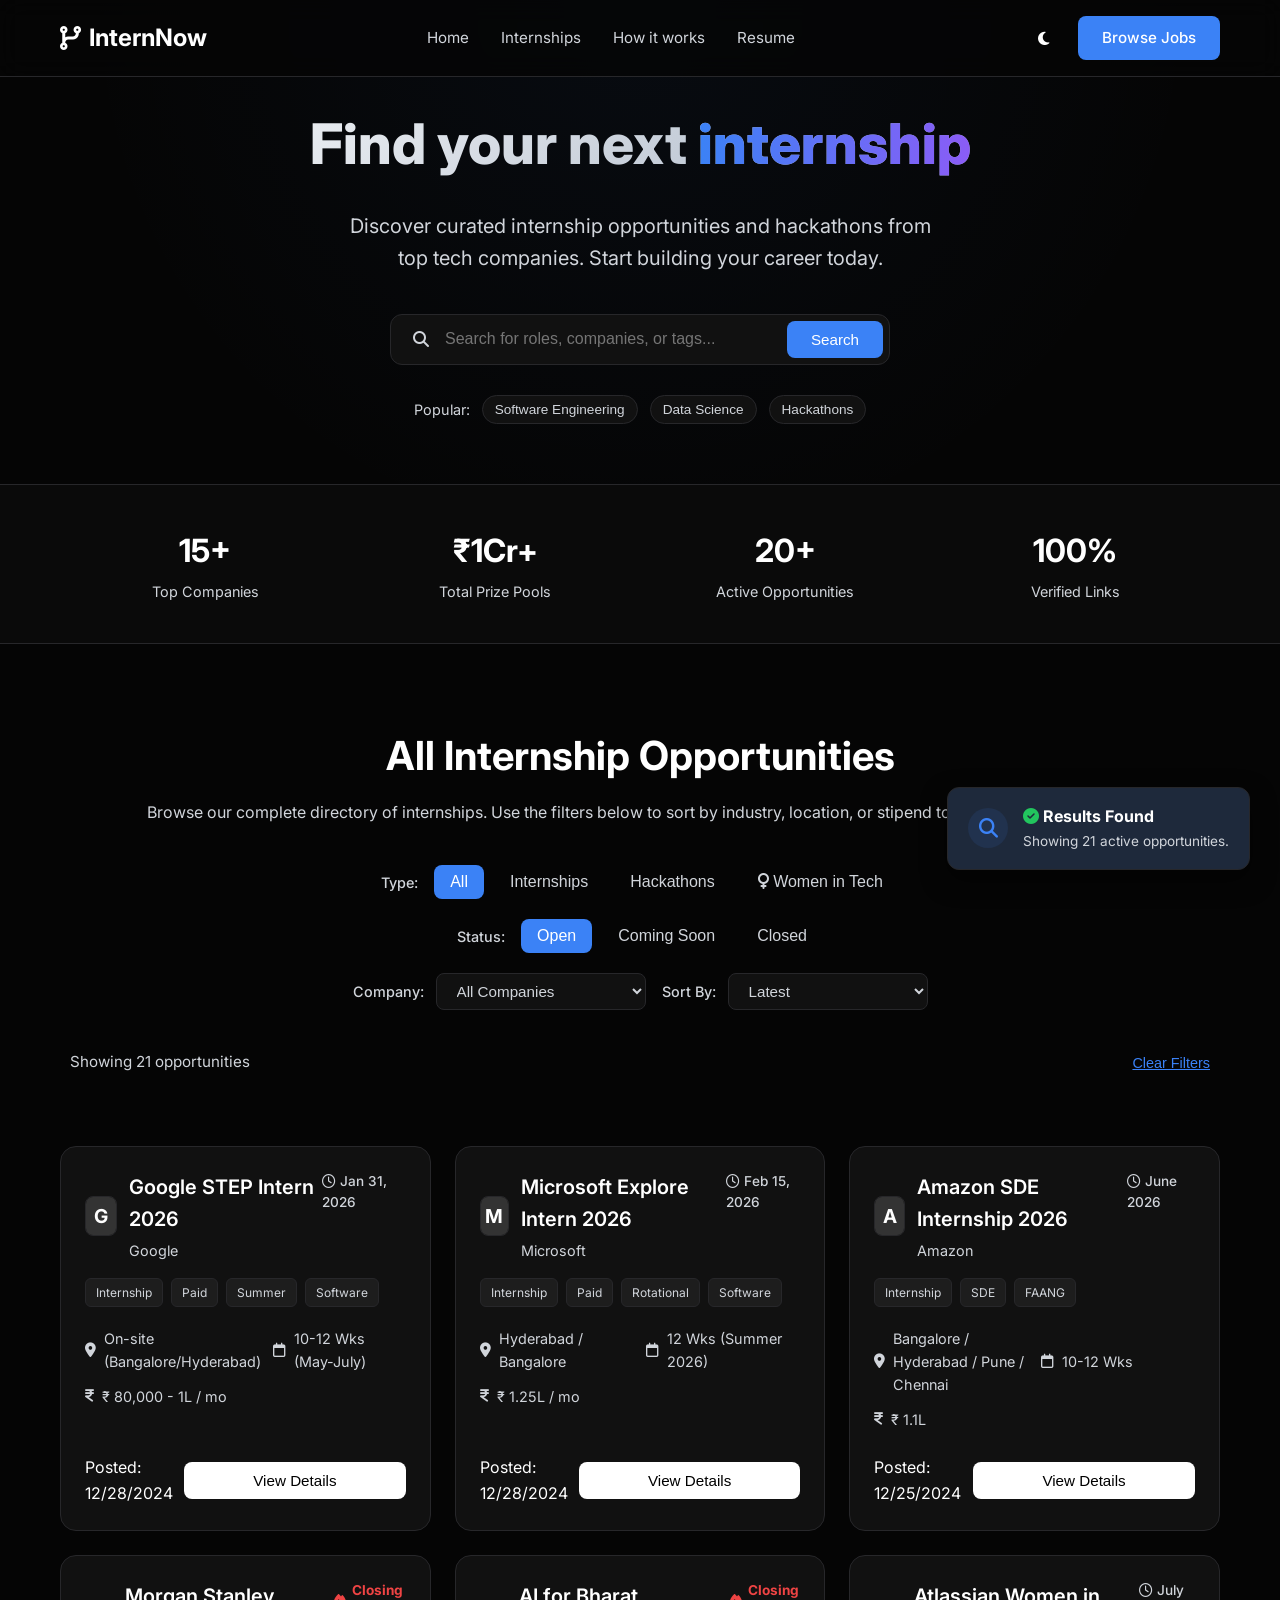
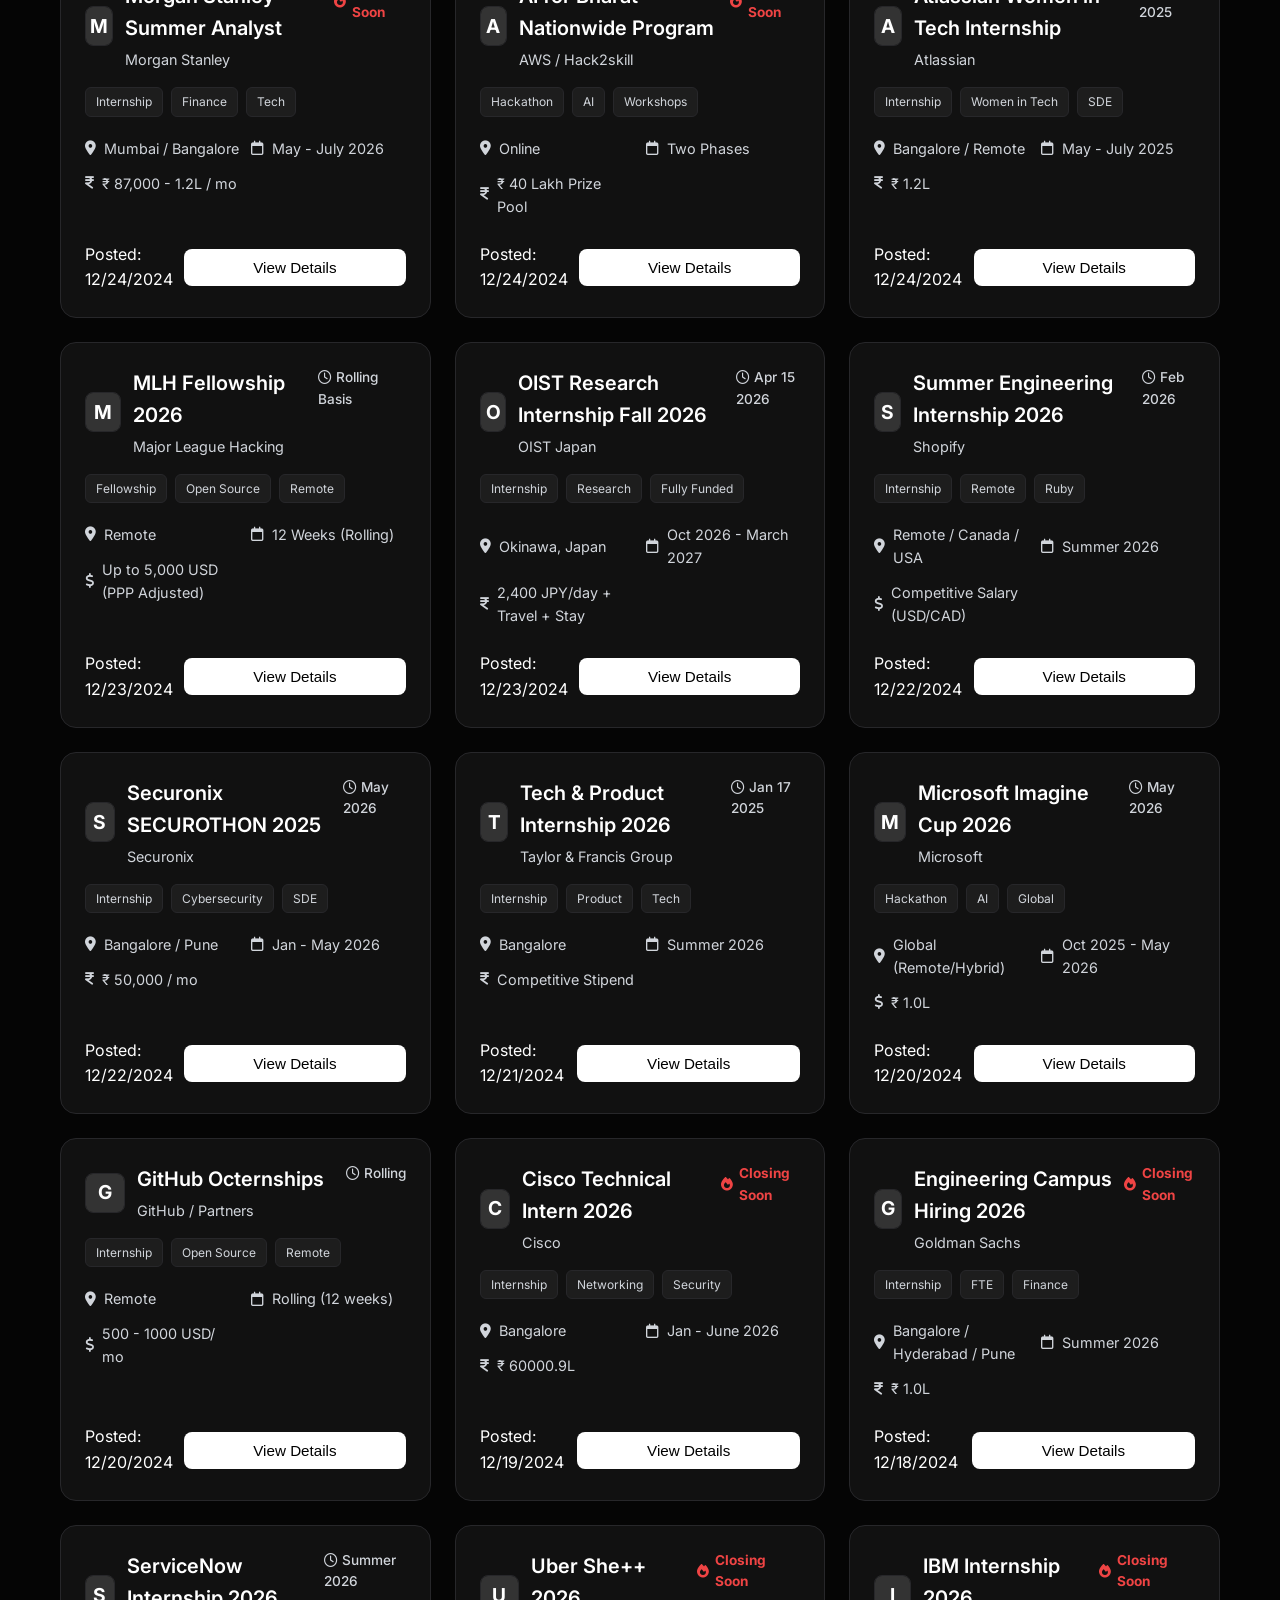
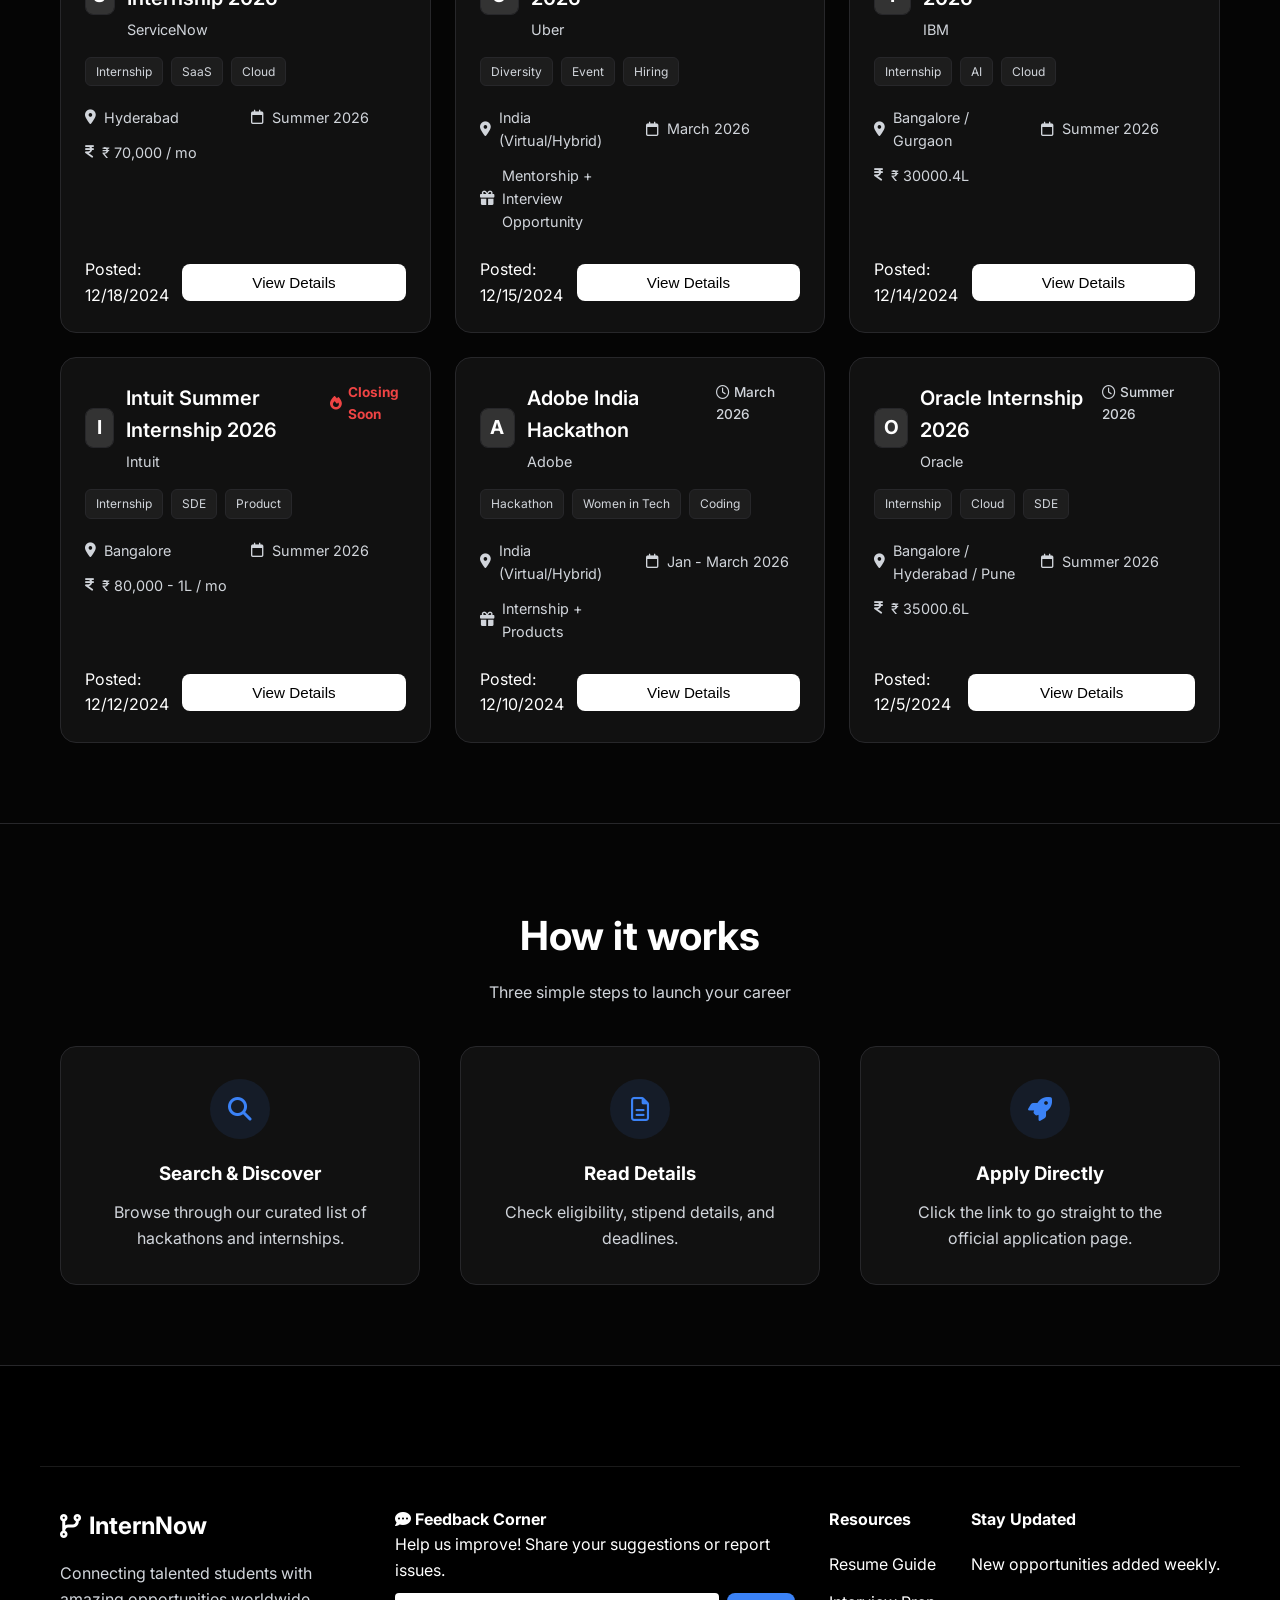
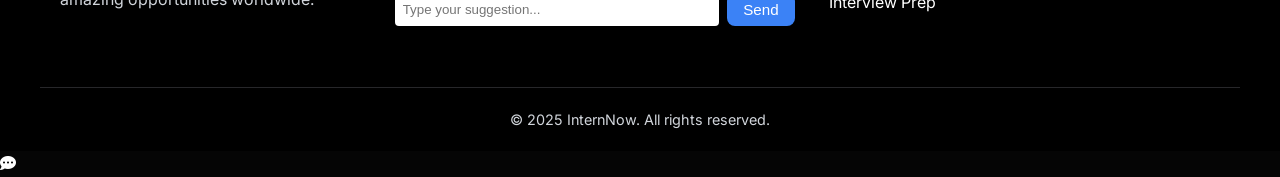
==== opportunities.html @ acbf7405 "fix: Fix broken Home navbar link on opportunities page - Changed Home link from #hero to index.html " ====
<!DOCTYPE html>
<html lang="en">

<head>
    <meta charset="UTF-8">
    <meta name="viewport" content="width=device-width, initial-scale=1.0">
    <title>InternNow - Find Your Next Internship</title>
    <meta name="description" content="Discover top tech internships and hackathons for BTech students.">
    <link rel="stylesheet" href="style.css">
    <link rel="preconnect" href="https://fonts.googleapis.com">
    <link rel="preconnect" href="https://fonts.gstatic.com" crossorigin>
    <link href="https://fonts.googleapis.com/css2?family=Inter:wght@300;400;500;600;700&display=swap" rel="stylesheet">
    <!-- Font Awesome for Icons -->
    <link rel="stylesheet" href="https://cdnjs.cloudflare.com/ajax/libs/font-awesome/6.4.0/css/all.min.css">
</head>

<body>
    <header class="navbar">
        <div class="container nav-container">
            <a href="#" class="logo"><i class="fa-solid fa-code-branch"></i> InternNow</a>
            <nav>
                <ul class="nav-links">
                    <li><a href="index.html">Home</a></li>
                    <li><a href="#internships">Internships</a></li>
                    <li><a href="#about">How it works</a></li>
                    <li><a href="resume.html">Resume</a></li>
                </ul>
            </nav>
            <div class="nav-controls">
                <button id="themeToggle" class="btn btn-icon" aria-label="Toggle Theme">
                    <i class="fa-solid fa-moon"></i>
                </button>
                <a href="#internships" class="btn btn-primary">Browse Jobs</a>
            </div>
        </div>
    </header>

    <main>
        <!-- Hero Section -->
        <section id="hero" class="hero-section">
            <div class="container hero-content">

                <h1>Find your next <span class="text-gradient">internship</span></h1>
                <p class="hero-subtitle">Discover curated internship opportunities and hackathons from top tech
                    companies. Start building your career today.</p>

                <div class="search-container">
                    <i class="fa-solid fa-magnifying-glass search-icon"></i>
                    <input type="text" id="searchInput" placeholder="Search for roles, companies, or tags..."
                        autocomplete="off">
                    <!-- Floating Results Dropdown -->
                    <div id="searchDropdown" class="search-dropdown hidden"></div>
                    <button class="btn btn-primary" id="searchBtn">Search</button>
                </div>

                <div class="tags-container">
                    <span>Popular:</span>
                    <button class="tag-btn" data-category="Software Engineering">Software Engineering</button>
                    <button class="tag-btn" data-category="Data Science">Data Science</button>
                    <button class="tag-btn" data-category="Hackathon">Hackathons</button>
                </div>
            </div>
        </section>

        <!-- Stats Section -->
        <section class="stats-section">
            <div class="container stats-grid">
                <div class="stat-item">
                    <h3>15+</h3>
                    <p>Top Companies</p>
                </div>
                <div class="stat-item">
                    <h3>₹1Cr+</h3>
                    <p>Total Prize Pools</p>
                </div>
                <div class="stat-item">
                    <h3>20+</h3>
                    <p>Active Opportunities</p>
                </div>
                <div class="stat-item">
                    <h3>100%</h3>
                    <p>Verified Links</p>
                </div>
            </div>
        </section>

        <!-- Featured Internships -->
        <section id="internships" class="internships-section">
            <div class="container">
                <div class="section-header">
                    <h2>All Internship Opportunities</h2>
                    <p>Browse our complete directory of internships. Use the filters below to sort by industry,
                        location, or stipend to find your perfect match.</p>
                </div>

                <div class="filters-container">
                    <div class="filter-row">
                        <span class="filter-label">Type:</span>
                        <div class="filter-buttons">
                            <button class="filter-btn active" data-filter="all" data-type="type">All</button>
                            <button class="filter-btn" data-filter="Internship" data-type="type">Internships</button>
                            <button class="filter-btn" data-filter="Hackathon" data-type="type">Hackathons</button>
                            <button class="filter-btn" data-filter="Women in Tech" data-type="type"><i
                                    class="fa-solid fa-venus"></i> Women in Tech</button>
                        </div>
                    </div>

                    <div class="filter-row">
                        <span class="filter-label">Status:</span>
                        <div class="filter-buttons">
                            <button class="filter-btn active" data-filter="Open" data-type="status">Open</button>
                            <button class="filter-btn" data-filter="Coming Soon" data-type="status">Coming Soon</button>
                            <button class="filter-btn" data-filter="Closed" data-type="status">Closed</button>
                        </div>
                    </div>

                    <div class="filter-row dropdowns-row">
                        <div class="filter-group">
                            <span class="filter-label">Company:</span>
                            <select id="companyFilter" class="filter-select">
                                <option value="all">All Companies</option>
                                <!-- Populate via JS -->
                            </select>
                        </div>
                        <div class="filter-group">
                            <span class="filter-label">Sort By:</span>
                            <select id="sortSelect" class="filter-select">
                                <option value="latest">Latest</option>
                                <option value="oldest">Oldest</option>
                                <option value="stipend-high">High Stipend</option>
                                <option value="stipend-low">Low Stipend</option>
                            </select>
                        </div>
                    </div>
                </div>

                <div class="filters-summary">
                    <span id="resultsCount" class="results-count">Showing all opportunities</span>
                    <button id="clearFiltersBtn" class="btn-text">Clear Filters</button>
                </div>

                <!-- Active Filters & Summary -->
                <div class="active-filters-container" id="activeFiltersContainer"></div>

                <div id="internship-grid" class="internship-grid">
                    <!-- Cards will be injected here by JS -->
                    <div class="card skeleton-card"></div>
                    <div class="card skeleton-card"></div>
                    <div class="card skeleton-card"></div>
                </div>

        </section>

        <!-- How it works (Simple 3 steps) -->
        <section id="about" class="process-section">
            <div class="container">
                <div class="section-header">
                    <h2>How it works</h2>
                    <p>Three simple steps to launch your career</p>
                </div>
                <div class="process-grid">
                    <div class="process-card">
                        <div class="icon-box"><i class="fa-solid fa-magnifying-glass"></i></div>
                        <h3>Search & Discover</h3>
                        <p>Browse through our curated list of hackathons and internships.</p>
                    </div>
                    <div class="process-card">
                        <div class="icon-box"><i class="fa-regular fa-file-lines"></i></div>
                        <h3>Read Details</h3>
                        <p>Check eligibility, stipend details, and deadlines.</p>
                    </div>
                    <div class="process-card">
                        <div class="icon-box"><i class="fa-solid fa-rocket"></i></div>
                        <h3>Apply Directly</h3>
                        <p>Click the link to go straight to the official application page.</p>
                    </div>
                </div>
            </div>
        </section>
    </main>

    <footer>
        <div class="container footer-content"
            style="border-top: 1px solid rgba(255,255,255,0.1); padding-top: 40px; margin-top: 40px; display: flex; justify-content: space-between; flex-wrap: wrap; gap: 20px;">
            <div class="footer-brand">
                <a href="#" class="logo"><i class="fa-solid fa-code-branch"></i> InternNow</a>
                <p>Connecting talented students with amazing opportunities worldwide.</p>
            </div>

            <!-- Feedback Corner (Requirement 9) -->
            <div class="feedback-section" style="max-width: 400px;">
                <h4><i class="fa-solid fa-comment-dots"></i> Feedback Corner</h4>
                <p>Help us improve! Share your suggestions or report issues.</p>
                <form id="feedbackForm"
                    onsubmit="event.preventDefault(); alert('Thanks for your feedback! We will review it shortly.'); this.reset();"
                    style="display: flex; gap: 8px; margin-top: 10px;">
                    <input type="text" placeholder="Type your suggestion..."
                        style="flex:1; padding: 8px; border-radius: 4px; border: none;" required>
                    <button type="submit" class="btn btn-primary" style="padding: 8px 16px;">Send</button>
                </form>
            </div>

            <div class="footer-links">
                <h4>Resources</h4>
                <ul>
                    <li><a href="#">Resume Guide</a></li>
                    <li><a href="#">Interview Prep</a></li>
                </ul>
            </div>
            <div class="footer-subscribe">
                <h4>Stay Updated</h4>
                <p>New opportunities added weekly.</p>
            </div>
        </div>
        <div class="container footer-bottom">
            <p>&copy; 2025 InternNow. All rights reserved.</p>
        </div>
    </footer>

    <!-- Version 1.1: Forces update for Filters & Dark Mode -->
    <!-- Internship Detail Modal -->
    <div id="internshipModal" class="modal-overlay hidden">
        <div class="modal-content">
            <button class="close-modal-btn" id="closeModalBtn"><i class="fa-solid fa-xmark"></i></button>

            <!-- View 1: Details (Voucher Style) -->
            <div id="modalDetailsView">
                <!-- Modal Header: Logo + Title + Action -->
                <div class="modal-header-voucher">
                    <div class="header-left">
                        <div id="modalIconContainer" class="voucher-icon"></div>
                        <div class="header-info">
                            <h2 id="modalTitle">Role Title</h2>
                            <span id="modalCompany" class="company-badge">Company</span>
                        </div>
                    </div>
                    <div class="header-right">
                        <button id="headerApplyBtn" class="btn btn-outline-sm">Apply Now <i
                                class="fa-solid fa-arrow-up-right-from-square"></i></button>
                    </div>
                </div>

                <div class="modal-body-voucher">
                    <h3 class="section-label">AVAILABLE DETAILS</h3>

                    <!-- Detail Cards List -->
                    <div class="voucher-details-list">
                        <!-- Stipend & Duration -->
                        <div class="voucher-card">
                            <div class="vc-left">
                                <div class="vc-icon"><i class="fa-solid fa-money-bill-wave" id="modalStipendIcon"></i>
                                </div>
                                <div class="vc-info">
                                    <span class="vc-label">Stipend / Prize</span>
                                    <span id="modalStipend" class="vc-value highlight-green">Stipend</span>
                                </div>
                            </div>
                            <div class="vc-right">
                                <span id="modalDuration" class="vc-sub">Duration</span>
                            </div>
                        </div>

                        <!-- Location & Eligibility -->
                        <div class="voucher-card">
                            <div class="vc-left">
                                <div class="vc-icon"><i class="fa-solid fa-location-dot"></i></div>
                                <div class="vc-info">
                                    <span class="vc-label">Location</span>
                                    <span id="modalLocation" class="vc-value">Location</span>
                                </div>
                            </div>
                            <div class="vc-right">
                                <!-- Reuse logic later for eligibility text if short -->
                            </div>
                        </div>

                        <!-- Description Block -->
                        <div class="voucher-card full-card">
                            <span class="vc-label">Description</span>
                            <p id="modalDescription" class="vc-text">Description...</p>
                        </div>

                        <!-- Eligibility Block -->
                        <div class="voucher-card full-card">
                            <span class="vc-label">Eligibility</span>
                            <p id="modalEligibility" class="vc-text">Eligibility...</p>
                        </div>

                        <!-- Tags -->
                        <div class="modal-tags" id="modalTags" style="margin-top: 16px;">
                            <!-- Tags injected here -->
                        </div>
                    </div>
                </div>

                <!-- Hidden proceed button kept for logic compatibility, logic moved to header button -->
                <button id="proceedToApplyBtn" class="hidden"></button>
            </div>

            <!-- View 2: Confirmation -->
            <div id="modalConfirmView" class="hidden text-center">
                <div class="confirm-icon"><i class="fa-solid fa-circle-exclamation"></i></div>
                <h3>External Redirect</h3>
                <p>You are about to leave InternNow to visit the official application page.</p>
                <div class="confirm-actions">
                    <button id="cancelRedirectBtn" class="btn btn-outline">Go Back</button>
                    <button id="confirmRedirectBtn" class="btn btn-primary">Yes, Continue</button>
                </div>
            </div>
        </div>
    </div>

    <!-- Floating Action Button for Chat -->
    <div id="fabChat" class="fab-chat" data-tooltip="Need Help? Chat Now" tabindex="0" role="button"
        aria-label="Open Chatbot">
        <i class="fa-solid fa-comment-dots"></i>
    </div>

    <!-- Chat Bot Widget -->
    <div id="chatWidget" class="chat-widget hidden">
        <div class="chat-header">
            <h4>InternBot Helper</h4>
            <button id="closeChatBtn"><i class="fa-solid fa-xmark"></i></button>
        </div>
        <div class="chat-body" id="chatBody">
            <div class="chat-msg bot">Hi! I'm InternBot 🤖. Try searching for <strong>'Google'</strong>,
                <strong>'Microsoft'</strong>, or <strong>'High Stipend'</strong>.
            </div>
            <!-- Messages go here -->
        </div>
        <div class="chat-input-area">
            <input type="text" id="chatInput" placeholder="Ask a question...">
            <button id="sendChatBtn"><i class="fa-solid fa-paper-plane"></i></button>
        </div>
    </div>

    <!-- Toast Container -->
    <div id="toast-container"></div>

    <!-- Contextual Search Feedback Overlays -->
    <div id="searchFeedbackOverlay" class="search-feedback-overlay">
        <span class="search-loader"></span>
        <div class="feedback-text" id="feedbackText">Searching internships...</div>
        <div class="feedback-subtext">Scanning companies and roles</div>
    </div>

    <div id="resultSummaryCard" class="result-summary-card">
        <div class="summary-icon"><i class="fa-solid fa-magnifying-glass"></i></div>
        <div class="summary-content">
            <h4 id="summaryTitle">Search Results</h4>
            <p id="summaryText">Found 0 internships matching your query.</p>
        </div>
    </div>

    <!-- Mini Card Tray for Previews -->
    <div id="miniTray" class="mini-tray"></div>

    <script src="script.js"></script>
</body>

</html>
---- style.css ----
/* Base Styles & Variables */
:root {
    --bg-color: #050505;
    --card-bg: #111111;
    --card-hover: #1a1a1a;
    --primary-color: #3b82f6;
    /* Blue */
    --primary-hover: #2563eb;
    --accent-color: #8b5cf6;
    /* Purple for gradients */
    --text-main: #ffffff;
    --text-muted: #d1d5db;
    /* Improved Contrast (was #a1a1aa) */
    --border-color: #27272a;
    --font-family: 'Inter', sans-serif;
    --container-width: 1200px;
    --radius-md: 12px;
    --radius-lg: 16px;
    --transition: all 0.3s ease;
}

[data-theme="light"] {
    --bg-color: #ffffff;
    --card-bg: #f8f9fa;
    --card-hover: #ffffff;
    --primary-color: #000000;
    /* Classic Black for primary actions */
    --primary-hover: #333333;
    --text-main: #111111;
    --text-muted: #52525b;
    /* Darker grey for better contrast */
    --border-color: #dddddd;
    --radius-md: 8px;
    /* Sharper corners */
    --radius-lg: 12px;
}

* {
    margin: 0;
    padding: 0;
    box-sizing: border-box;
}

body {
    font-family: var(--font-family);
    background-color: var(--bg-color);
    color: var(--text-main);
    line-height: 1.6;
    overflow-x: hidden;
    transition: background-color 0.3s ease, color 0.3s ease;
}

/* ... (previous styles) ... */

.filter-select {
    background: var(--card-bg);
    border: 1px solid var(--border-color);
    color: var(--text-muted);
    padding: 8px 16px;
    font-size: 0.95rem;
    border-radius: 8px;
    cursor: pointer;
    outline: none;
    transition: var(--transition);
    min-width: 200px;
}

.filter-select:hover,
.filter-select:focus {
    border-color: var(--primary-color);
    color: var(--text-main);
}

/* ... existing styles ... */

.navbar {
    position: fixed;
    top: 0;
    left: 0;
    width: 100%;
    z-index: 1000;
    background: var(--bg-color);
    /* Changed to use var for theme support */
    border-bottom: 1px solid var(--border-color);
    padding: 16px 0;
    transition: background-color 0.3s ease;
}

.nav-controls {
    display: flex;
    align-items: center;
    gap: 16px;
}

.btn-icon {
    background: transparent;
    border: 1px solid var(--border-color);
    color: var(--text-main);
    width: 40px;
    height: 40px;
    border-radius: 50%;
    display: flex;
    align-items: center;
    justify-content: center;
    cursor: pointer;
    transition: var(--transition);
}

.btn-icon:hover {
    background: var(--card-hover);
    border-color: var(--primary-color);
}

/* ... existing styles ... */

.filters-bar {
    display: flex;
    flex-direction: column;
    align-items: center;
    gap: 16px;
    margin-bottom: 40px;
}

.filter-group {
    display: flex;
    gap: 12px;
    align-items: center;
    flex-wrap: wrap;
    justify-content: center;
}

.filter-label {
    color: var(--text-muted);
    font-size: 0.9rem;
    font-weight: 500;
}

.filter-btn {
    background: var(--card-bg);
    /* Updated to use card bg */
    border: 1px solid var(--border-color);
    /* Added border */
    color: var(--text-muted);
    padding: 8px 16px;
    cursor: pointer;
    font-size: 0.95rem;
    border-radius: 8px;
    transition: var(--transition);
}

.filter-btn:hover,
.filter-btn.active {
    background: var(--card-hover);
    color: var(--text-main);
    border-color: var(--primary-color);
}

.filter-btn.active {
    background: var(--primary-color);
    color: white;
    border-color: var(--primary-color);
}

a {
    text-decoration: none;
    color: inherit;
    transition: var(--transition);
}

ul {
    list-style: none;
}

.container {
    max-width: var(--container-width);
    margin: 0 auto;
    padding: 0 20px;
}

.btn {
    display: inline-block;
    padding: 10px 24px;
    border-radius: 8px;
    font-weight: 500;
    cursor: pointer;
    border: none;
    font-size: 0.95rem;
    transition: var(--transition);
}

.btn-primary {
    background-color: var(--primary-color);
    color: white;
}

.btn-primary:hover {
    background-color: var(--primary-hover);
    transform: translateY(-1px);
    box-shadow: 0 4px 12px rgba(59, 130, 246, 0.3);
}

/* Navbar */
.navbar {
    position: fixed;
    top: 0;
    left: 0;
    width: 100%;
    z-index: 1000;
    background: rgba(5, 5, 5, 0.8);
    backdrop-filter: blur(12px);
    border-bottom: 1px solid var(--border-color);
    padding: 16px 0;
}

.nav-container {
    display: flex;
    justify-content: space-between;
    align-items: center;
}

.logo {
    font-size: 1.5rem;
    font-weight: 700;
    display: flex;
    align-items: center;
    gap: 8px;
}

.nav-links {
    display: flex;
    gap: 32px;
}

.nav-links a {
    color: var(--text-muted);
    font-size: 0.95rem;
}

.nav-links a:hover {
    color: var(--text-main);
}

/* Hero Section */
.hero-section {
    padding: 100px 0 60px;
    text-align: center;
    background: radial-gradient(circle at top, rgba(59, 130, 246, 0.05) 0%, transparent 70%);
    transition: padding 0.5s ease, min-height 0.5s ease;
}

.btn-hero-cta {
    display: inline-flex;
    align-items: center;
    gap: 12px;
    padding: 18px 40px;
    font-size: 1.25rem;
    font-weight: 600;
    border-radius: 12px;
    margin-top: 30px;
    box-shadow: 0 4px 20px rgba(59, 130, 246, 0.4);
    transition: all 0.3s ease;
}

.btn-hero-cta:hover {
    transform: translateY(-3px);
    box-shadow: 0 8px 30px rgba(59, 130, 246, 0.5);
}

.btn-hero-cta i {
    font-size: 1.1rem;
}

/* Urgent Button Styling */
.btn-urgent {
    background: linear-gradient(135deg, #ef4444 0%, #dc2626 100%);
    color: white;
    border: none;
}

.btn-urgent:hover {
    background: linear-gradient(135deg, #dc2626 0%, #b91c1c 100%);
    transform: translateY(-2px);
}

/* Visited Link State (Subtle indicator for clicked links) */
.apply-btn:visited {
    opacity: 0.8;
}

.badge {
    background: rgba(255, 255, 255, 0.05);
    border: 1px solid var(--border-color);
    border-radius: 20px;
    padding: 6px 16px;
    font-size: 0.85rem;
    display: inline-block;
    margin-bottom: 24px;
    color: var(--text-muted);
}

.hero-section h1 {
    font-size: 3.5rem;
    font-weight: 800;
    margin-bottom: 20px;
    background: linear-gradient(135deg, #fff 0%, #94a3b8 100%);
    -webkit-background-clip: text;
    background-clip: text;
    -webkit-text-fill-color: transparent;
    transition: font-size 0.5s ease;
}

.hero-section.hero-results-active h1 {
    font-size: 2rem;
}

.text-gradient {
    background: linear-gradient(to right, var(--primary-color), var(--accent-color));
    -webkit-background-clip: text;
    background-clip: text;
    -webkit-text-fill-color: transparent;
}

.hero-section p {
    font-size: 1.25rem;
    color: var(--text-muted);
    max-width: 600px;
    margin: 0 auto 40px;
    transition: opacity 0.5s ease, margin-bottom 0.5s ease;
}

.hero-section.hero-results-active p {
    font-size: 1rem;
    margin-bottom: 20px;
    opacity: 0.7;
}

.search-container {
    background: var(--card-bg);
    border: 1px solid var(--border-color);
    border-radius: 12px;
    padding: 6px;
    max-width: 500px;
    margin: 0 auto 30px;
    display: flex;
    align-items: center;
    transition: var(--transition);
    position: relative;
    /* Anchor for dropdown */
}

.search-container:focus-within {
    border-color: var(--primary-color);
    box-shadow: 0 0 0 3px rgba(59, 130, 246, 0.1);
}

.search-icon {
    padding: 0 16px;
    color: var(--text-muted);
}

.search-container input {
    background: transparent;
    border: none;
    color: white;
    font-size: 1rem;
    padding: 8px 0;
    flex: 1;
    outline: none;
}

/* --- Floating Search Results --- */
.search-dropdown {
    position: absolute;
    top: calc(100% + 8px);
    left: 0;
    width: 100%;
    background: var(--card-bg);
    border: 1px solid var(--border-color);
    border-radius: 12px;
    box-shadow: 0 10px 30px rgba(0, 0, 0, 0.4);
    z-index: 1000;
    max-height: 480px;
    overflow-y: auto;
    display: flex;
    flex-direction: column;
}

.search-dropdown.hidden {
    display: none;
}

.search-result-item {
    display: flex;
    align-items: center;
    gap: 12px;
    padding: 12px 16px;
    cursor: pointer;
    border-bottom: 1px solid rgba(255, 255, 255, 0.05);
    transition: background 0.2s;
}

.search-result-item:last-child {
    border-bottom: none;
}

.search-result-item:hover {
    background: rgba(255, 255, 255, 0.05);
}

.sr-logo {
    width: 32px;
    height: 32px;
    border-radius: 6px;
    background: white;
    padding: 4px;
    object-fit: contain;
}

.sr-info {
    flex: 1;
}

.sr-title {
    color: var(--text-main);
    font-size: 0.95rem;
    font-weight: 600;
}

.sr-company {
    color: var(--text-muted);
    font-size: 0.8rem;
}

.sr-no-results {
    padding: 20px;
    text-align: center;
    color: var(--text-muted);
    font-style: italic;
}

.sr-view-all {
    padding: 12px;
    text-align: center;
    background: rgba(59, 130, 246, 0.05);
    color: var(--primary-color);
    font-weight: 600;
    font-size: 0.9rem;
    cursor: pointer;
    border-top: 1px solid var(--border-color);
}

.sr-view-all:hover {
    background: rgba(59, 130, 246, 0.1);
    text-decoration: underline;
}

.tags-container {
    display: flex;
    justify-content: center;
    gap: 12px;
    align-items: center;
    flex-wrap: wrap;
}

.tags-container span {
    color: var(--text-muted);
    font-size: 0.9rem;
}

.tag-btn {
    background: var(--card-bg);
    border: 1px solid var(--border-color);
    color: var(--text-muted);
    padding: 6px 12px;
    border-radius: 20px;
    cursor: pointer;
    font-size: 0.85rem;
    transition: var(--transition);
}

.tag-btn:hover {
    border-color: var(--text-muted);
    color: var(--text-main);
}

/* Stats Section */
.stats-section {
    border-top: 1px solid var(--border-color);
    border-bottom: 1px solid var(--border-color);
    padding: 40px 0;
    background: rgba(255, 255, 255, 0.02);
}

.stats-grid {
    display: grid;
    grid-template-columns: repeat(4, 1fr);
    text-align: center;
}

.stat-item h3 {
    font-size: 2rem;
    font-weight: 700;
    margin-bottom: 4px;
}

.stat-item p {
    color: var(--text-muted);
    font-size: 0.9rem;
}

/* Internships Section */
.internships-section {
    padding: 80px 0;
}

.section-header {
    text-align: center;
    margin-bottom: 40px;
}

.section-header h2 {
    font-size: 2.5rem;
    margin-bottom: 12px;
}

.section-header p {
    color: var(--text-muted);
}

.filters-container {
    display: flex;
    flex-direction: column;
    gap: 20px;
    margin-bottom: 40px;
    align-items: center;
}

.filter-row {
    display: flex;
    gap: 16px;
    align-items: center;
    flex-wrap: wrap;
    justify-content: center;
}

.dropdowns-row {
    width: 100%;
    justify-content: center;
    flex-wrap: nowrap;
    /* Force side-by-side */
}

@media (max-width: 600px) {
    .dropdowns-row {
        flex-wrap: wrap;
        /* Only wrap on very small screens */
    }

    .filter-select {
        min-width: 140px;
        /* Allow smaller width on mobile */
        flex: 1;
    }
}

.filter-group {
    display: flex;
    align-items: center;
    gap: 12px;
}

.filters-summary {
    display: flex;
    justify-content: space-between;
    align-items: center;
    margin-bottom: 24px;
    padding: 0 10px;
    font-size: 0.95rem;
    color: var(--text-muted);
}

.btn-text {
    background: none;
    border: none;
    color: var(--primary-color);
    cursor: pointer;
    font-size: 0.9rem;
    text-decoration: underline;
    padding: 0;
}

.btn-text:hover {
    color: var(--primary-hover);
}

.filter-btn {
    background: transparent;
    border: none;
    color: var(--text-muted);
    padding: 8px 16px;
    cursor: pointer;
    font-size: 1rem;
    border-radius: 8px;
    transition: var(--transition);
}

.filter-btn:hover,
.filter-btn.active {
    background: var(--card-bg);
    color: var(--text-main);
}

.filter-btn.active {
    background: var(--primary-color);
}

.internship-grid {
    display: grid;
    grid-template-columns: repeat(auto-fit, minmax(280px, 1fr));
    /* Reduced min-width slightly for better fit */
    gap: 24px;
}

/* Card Styles */
.card {
    background: var(--card-bg);
    border: 1px solid var(--border-color);
    border-radius: var(--radius-lg);
    padding: 24px;
    display: flex;
    flex-direction: column;
    transition: var(--transition);
    position: relative;
    overflow: hidden;
}

.card:hover {
    border-color: var(--primary-color);
    transform: translateY(-4px);
    box-shadow: 0 10px 40px -10px rgba(0, 0, 0, 0.5);
}

.card-header {
    display: flex;
    justify-content: space-between;
    align-items: flex-start;
    margin-bottom: 16px;
}

.role-title {
    font-size: 1.25rem;
    font-weight: 600;
    margin-bottom: 4px;
}

.company-name {
    color: var(--text-muted);
    font-size: 0.9rem;
    display: flex;
    align-items: center;
    gap: 6px;
}

.bookmark-btn {
    background: transparent;
    border: none;
    color: var(--text-muted);
    cursor: pointer;
}

.card-tags {
    display: flex;
    gap: 8px;
    margin-bottom: 20px;
    flex-wrap: wrap;
}

.card-tag {
    font-size: 0.75rem;
    padding: 4px 10px;
    border-radius: 6px;
    background: rgba(255, 255, 255, 0.05);
    color: var(--text-muted);
    border: 1px solid var(--border-color);
}

.card-info {
    font-size: 0.9rem;
    color: var(--text-muted);
    margin-bottom: 24px;
    display: grid;
    grid-template-columns: 1fr 1fr;
    gap: 12px;
}

.info-item {
    display: flex;
    align-items: center;
    gap: 8px;
}

.card-footer {
    margin-top: auto;
}

.apply-btn {
    width: 100%;
    text-align: center;
    background: white;
    color: black;
    padding: 10px;
}

.apply-btn:hover {
    background: #f0f0f0;
    transform: none;
    box-shadow: none;
}

/* Process Section */
.process-section {
    padding: 80px 0;
    border-top: 1px solid var(--border-color);
}

.process-grid {
    display: grid;
    grid-template-columns: repeat(3, 1fr);
    gap: 40px;
}

.process-card {
    padding: 32px;
    background: var(--card-bg);
    border-radius: var(--radius-lg);
    border: 1px solid var(--border-color);
    text-align: center;
}

.icon-box {
    width: 60px;
    height: 60px;
    background: rgba(59, 130, 246, 0.1);
    color: var(--primary-color);
    border-radius: 50%;
    display: flex;
    align-items: center;
    justify-content: center;
    font-size: 1.5rem;
    margin: 0 auto 20px;
}

.process-card h3 {
    margin-bottom: 12px;
}

.process-card p {
    color: var(--text-muted);
}

/* Footer */
footer {
    border-top: 1px solid var(--border-color);
    padding: 60px 0 20px;
    background: #000;
}

.footer-content {
    display: grid;
    grid-template-columns: 2fr 1fr 1fr;
    gap: 40px;
    margin-bottom: 60px;
}

.footer-brand p {
    color: var(--text-muted);
    margin-top: 16px;
    max-width: 300px;
}

.footer-links h4,
.footer-subscribe h4 {
    margin-bottom: 20px;
}

.footer-links li {
    margin-bottom: 12px;
}

.footer-links a:hover {
    color: var(--primary-color);
}

.footer-bottom {
    text-align: center;
    color: var(--text-muted);
    font-size: 0.9rem;
    padding-top: 20px;
    border-top: 1px solid var(--border-color);
}

/* Mobile Responsive */
@media (max-width: 768px) {
    .hero-section h1 {
        font-size: 2.5rem;
    }

    .stats-grid {
        grid-template-columns: 1fr 1fr;
        gap: 30px;
    }

    .process-grid {
        grid-template-columns: 1fr;
    }

    .footer-content {
        grid-template-columns: 1fr;
        text-align: center;
    }

    .footer-brand p {
        margin: 16px auto;
    }

    .nav-links {
        display: none;
        /* Simple hiding for first pass, valid for MVP */
    }
}


/* --- Modal Styles --- */
.modal-overlay {
    position: fixed;
    top: 0;
    left: 0;
    width: 100%;
    height: 100%;
    background: rgba(0, 0, 0, 0.6);
    backdrop-filter: blur(8px);
    display: flex;
    justify-content: center;
    align-items: center;
    z-index: 1000;
    opacity: 0;
    visibility: hidden;
    transition: all 0.3s ease;
}

.modal-overlay.active {
    opacity: 1;
    visibility: visible;
}

.modal-content {
    background: var(--card-bg);
    border: 1px solid var(--border-color);
    padding: 32px;
    border-radius: 16px;
    width: 90%;
    max-width: 600px;
    /* Wider for better layout */
    min-height: 400px;
    /* Square user feel */
    position: relative;
    transform: translateY(20px);
    transition: transform 0.3s ease;
    box-shadow: 0 25px 50px -12px rgba(0, 0, 0, 0.5);
    max-height: 90vh;
    /* Prevent it from being taller than screen */
    overflow-y: auto;
    /* Enable scrolling if content is too long */
}

.modal-overlay.active .modal-content {
    transform: translateY(0);
}

.close-modal-btn {
    position: absolute;
    top: 16px;
    right: 16px;
    background: transparent;
    border: none;
    color: var(--text-muted);
    font-size: 1.25rem;
    cursor: pointer;
    transition: color 0.2s;
}

.close-modal-btn:hover {
    color: var(--text-main);
}

.modal-header {
    margin-bottom: 24px;
}

.modal-header h2 {
    font-size: 1.5rem;
    margin-bottom: 4px;
}

.modal-body-grid {
    display: grid;
    grid-template-columns: 1fr 1fr;
    gap: 16px;
    margin-bottom: 24px;
}

.modal-details-section {
    margin-bottom: 24px;
    text-align: left;
    background: var(--bg-color);
    /* Slight contrast background */
    padding: 16px;
    border-radius: 8px;
    border: 1px solid var(--border-color);
}

.modal-details-section h3 {
    font-size: 1rem;
    color: var(--primary-color);
    margin-bottom: 8px;
    margin-top: 16px;
}

.modal-details-section h3:first-child {
    margin-top: 0;
}

.modal-details-section p {
    color: var(--text-main);
    font-size: 0.95rem;
    line-height: 1.5;
}

.deadline-text {
    color: #ef4444 !important;
    /* Red for urgency */
    font-weight: 600;
}

.highlight-tag {
    background: var(--primary-color) !important;
    color: white !important;
    border-color: var(--primary-color) !important;
}

.modal-stat {
    display: flex;
    align-items: center;
    gap: 10px;
    color: var(--text-muted);
    font-size: 0.95rem;
}

.modal-stat i {
    color: var(--primary-color);
    width: 20px;
    text-align: center;
}

.modal-tags {
    display: flex;
    flex-wrap: wrap;
    gap: 8px;
    margin-bottom: 24px;
}

.modal-actions .btn {
    width: 100%;
    justify-content: center;
}

/* Confirmation View */
.hidden {
    display: none !important;
}

.confirm-icon {
    font-size: 3rem;
    color: var(--accent-color);
    margin-bottom: 16px;
}

.text-center {
    text-align: center;
}

.confirm-actions {
    display: flex;
    gap: 12px;
    margin-top: 24px;
}

.filter-buttons {
    display: flex;
    gap: 10px;
    flex-wrap: wrap;
}

@media (max-width: 768px) {
    .filter-buttons {
        flex-wrap: nowrap;
        overflow-x: auto;
        padding-bottom: 8px;
        margin-bottom: -8px;
        -webkit-overflow-scrolling: touch;
        scrollbar-width: thin;
    }

    .filter-buttons::-webkit-scrollbar {
        height: 4px;
    }

    .filter-buttons::-webkit-scrollbar-thumb {
        background: rgba(255, 255, 255, 0.1);
        border-radius: 10px;
    }

    .filter-row {
        flex-direction: column;
        align-items: flex-start !important;
        gap: 12px !important;
    }

    .dropdowns-row {
        flex-direction: column;
        gap: 15px;
    }

    .filter-group {
        width: 100%;
    }

    .filter-select {
        width: 100%;
        min-width: unset !important;
    }
}


/* --- Premium Voucher Modal Styles --- */
.modal-header-voucher {
    display: flex;
    justify-content: space-between;
    align-items: flex-start;
    /* Better alignment for multi-line titles */
    padding-bottom: 24px;
    border-bottom: 1px solid rgba(255, 255, 255, 0.1);
    margin-bottom: 28px;
}

.header-left {
    display: flex;
    align-items: flex-start;
    gap: 16px;
    flex: 1;
}

.voucher-icon {
    font-size: 2.8rem;
    color: var(--text-main);
    background: rgba(255, 255, 255, 0.05);
    width: 64px;
    height: 64px;
    border-radius: 12px;
    display: flex;
    align-items: center;
    justify-content: center;
    flex-shrink: 0;
}

.header-info {
    display: flex;
    flex-direction: column;
    gap: 6px;
}

.header-info h2 {
    font-size: 1.75rem;
    /* Larger Title */
    font-weight: 700;
    line-height: 1.2;
    color: var(--text-main);
    margin: 0;
}

.company-badge {
    background: rgba(255, 255, 255, 0.1);
    padding: 4px 12px;
    border-radius: 20px;
    /* Pillow shape for modern feel */
    font-size: 0.85rem;
    font-weight: 500;
    color: var(--text-muted);
    display: inline-block;
    align-self: flex-start;
    border: 1px solid rgba(255, 255, 255, 0.1);
}

.header-right {
    margin-left: 20px;
    flex-shrink: 0;
}

/* High Impact CTA Button */
.btn-outline-sm {
    background: #ffffff;
    /* Solid White */
    color: #000000;
    /* Black Text */
    border: none;
    padding: 10px 20px;
    border-radius: 8px;
    font-size: 0.95rem;
    font-weight: 600;
    cursor: pointer;
    transition: transform 0.2s ease, box-shadow 0.2s ease;
    display: flex;
    align-items: center;
    gap: 8px;
}

.btn-outline-sm:hover {
    transform: translateY(-2px);
    box-shadow: 0 4px 12px rgba(255, 255, 255, 0.2);
    background: #f0f0f0;
}

.section-label {
    font-size: 0.75rem;
    text-transform: uppercase;
    letter-spacing: 1.2px;
    color: var(--text-muted);
    margin-bottom: 20px;
    display: block;
    opacity: 0.8;
}

.voucher-details-list {
    display: flex;
    flex-direction: column;
    gap: 20px;
}

.voucher-card {
    background: rgba(255, 255, 255, 0.03);
    /* Subtle separation */
    border: 1px solid rgba(255, 255, 255, 0.08);
    border-radius: 16px;
    padding: 20px;
    display: flex;
    justify-content: space-between;
    align-items: center;
    transition: background 0.2s ease;
}

.voucher-card:hover {
    background: rgba(255, 255, 255, 0.05);
}

.voucher-card.full-card {
    flex-direction: column;
    align-items: flex-start;
    gap: 12px;
}

.full-card .vc-label {
    text-transform: uppercase;
    font-size: 0.75rem;
    letter-spacing: 0.5px;
    opacity: 0.7;
    margin-bottom: 0;
}

.full-card .vc-text {
    font-size: 1rem;
    color: #e5e5e5;
    /* Brighter text for readability */
    line-height: 1.6;
}

.vc-left {
    display: flex;
    align-items: center;
    gap: 16px;
}

.vc-icon {
    background: rgba(34, 197, 94, 0.1);
    /* Subtle green tint bg */
    width: 48px;
    height: 48px;
    border-radius: 12px;
    display: flex;
    align-items: center;
    justify-content: center;
    color: #22c55e;
    /* Green Icon */
    font-size: 1.25rem;
}

.vc-info {
    display: flex;
    flex-direction: column;
    gap: 2px;
}

.vc-label {
    font-size: 0.85rem;
    color: #e2e8f0;
    /* High Contrast for Accessibility */
    font-weight: 500;
}

.vc-value {
    font-size: 1.2rem;
    font-weight: 700;
    color: var(--text-main);
}

.highlight-green {
    color: #22c55e;
}

/* --- Card State Machine Elements --- */
.timer-standard {
    color: var(--text-muted);
    font-size: 0.85rem;
    font-weight: 500;
}

.timer-urgent {
    color: #ef4444;
    /* Vibe Red */
    font-size: 0.85rem;
    font-weight: 700;
    display: flex;
    align-items: center;
    gap: 6px;
}

.timer-submitted {
    color: #22c55e;
    /* Success Green */
    font-size: 0.85rem;
    font-weight: 600;
    display: flex;
    align-items: center;
    gap: 6px;
}

/* Footer Button State Overrides */
.btn-ghost {
    background: transparent;
    border: 1px solid rgba(255, 255, 255, 0.2);
    color: var(--text-muted);
    padding: 8px 16px;
    border-radius: 8px;
    font-weight: 500;
    cursor: default;
    /* Less clickable feel */
    transition: all 0.2s;
}

.btn-ghost:hover {
    border-color: rgba(255, 255, 255, 0.4);
    color: var(--text-main);
}


/* Badges removed in favor of Header State Machine */


.vc-sub {
    font-size: 0.95rem;
    color: var(--text-muted);
    background: rgba(255, 255, 255, 0.05);
    padding: 6px 12px;
    border-radius: 6px;
}

/* Light Mode Overrides for Voucher */
[data-theme="light"] .modal-header-voucher {
    border-bottom-color: rgba(0, 0, 0, 0.1);
}

[data-theme="light"] .voucher-card {
    background: #ffffff;
    border-color: #e5e7eb;
    box-shadow: 0 2px 4px rgba(0, 0, 0, 0.02);
}

[data-theme="light"] .voucher-icon {
    background: #f3f4f6;
    color: #111;
}

[data-theme="light"] .btn-outline-sm {
    background: #000;
    color: #fff;
}

/* --- FAB and Widgets --- */
.fab-container {
    position: fixed;
    bottom: 24px;
    right: 24px;
    display: flex;
    flex-direction: column;
    gap: 12px;
    z-index: 1100;
}

.fab-btn {
    width: 56px;
    height: 56px;
    border-radius: 50%;
    background: var(--primary-color);
    color: white;
    border: none;
    font-size: 1.5rem;
    cursor: pointer;
    box-shadow: 0 4px 12px rgba(0, 0, 0, 0.3);
    transition: transform 0.2s, background 0.2s;
}

.fab-btn:hover {
    transform: scale(1.1);
    background: var(--primary-hover);
}

/* Chat Widget */
.chat-widget {
    position: fixed;
    bottom: 100px;
    right: 24px;
    width: 350px;
    height: 450px;
    background: var(--card-bg);
    border: 1px solid var(--border-color);
    border-radius: 12px;
    box-shadow: 0 8px 32px rgba(0, 0, 0, 0.4);
    display: flex;
    flex-direction: column;
    z-index: 1100;
    overflow: hidden;
}

.chat-header {
    background: var(--primary-color);
    color: white;
    padding: 12px 16px;
    display: flex;
    justify-content: space-between;
    align-items: center;
}

.chat-body {
    flex: 1;
    padding: 16px;
    overflow-y: auto;
    display: flex;
    flex-direction: column;
    gap: 12px;
}

.chat-msg {
    padding: 8px 12px;
    border-radius: 8px;
    max-width: 80%;
    font-size: 0.9rem;
}

.chat-msg.bot {
    background: rgba(255, 255, 255, 0.1);
    align-self: flex-start;
}

[data-theme="light"] .chat-msg.bot {
    background: #f3f4f6;
}

.chat-msg.user {
    background: var(--primary-color);
    color: white;
    align-self: flex-end;
}

.chat-input-area {
    padding: 12px;
    border-top: 1px solid var(--border-color);
    display: flex;
    gap: 8px;
}

.chat-input-area input {
    flex: 1;
    padding: 8px 12px;
    border-radius: 20px;
    border: 1px solid var(--border-color);
    background: var(--bg-color);
    color: var(--text-main);
}

#sendChatBtn {
    background: none;
    border: none;
    color: var(--primary-color);
    cursor: pointer;
    font-size: 1.2rem;
}

/* Feedback Modal - Simple Header */
.modal-header-simple {
    display: flex;
    justify-content: space-between;
    align-items: center;
    margin-bottom: 16px;
}

.close-simple {
    background: none;
    border: none;
    font-size: 1.2rem;
    cursor: pointer;
    color: var(--text-muted);
}

.feedback-form textarea {
    width: 100%;
    padding: 12px;
    border-radius: 8px;
    border: 1px solid var(--border-color);
    background: var(--bg-color);
    color: var(--text-main);
    resize: vertical;
}


/* --- Search Results List View (Professional) --- */
.search-list {
    display: flex;
    flex-direction: column;
    gap: 12px;
}

.search-item {
    display: flex;
    justify-content: space-between;
    align-items: center;
    background: rgba(255, 255, 255, 0.03);
    border: 1px solid var(--border-color);
    padding: 16px;
    border-radius: 12px;
    cursor: pointer;
    transition: all 0.2s ease;
}

.search-item:hover {
    background: rgba(255, 255, 255, 0.08);
    transform: translateX(4px);
    border-color: var(--primary-color);
}

[data-theme="light"] .search-item {
    background: #fff;
    border-color: #eee;
}

[data-theme="light"] .search-item:hover {
    background: #f9fafb;
    border-color: var(--primary-color);
}

.search-item-left {
    display: flex;
    align-items: center;
    gap: 16px;
}

.company-icon-sm {
    width: 40px;
    height: 40px;
    border-radius: 10px;
    background: linear-gradient(135deg, var(--primary-color), var(--accent-color));
    color: white;
    display: flex;
    align-items: center;
    justify-content: center;
    font-weight: 700;
    font-size: 1.2rem;
}

.search-info h4 {
    font-size: 1rem;
    margin-bottom: 4px;
    color: var(--text-main);
}

.search-meta {
    font-size: 0.85rem;
    color: var(--text-muted);
    display: flex;
    align-items: center;
    gap: 8px;
}

.search-item-right {
    display: flex;
    align-items: center;
    gap: 16px;
}

.btn-icon-sm {
    background: none;
    border: none;
    color: var(--text-muted);
    font-size: 1rem;
    cursor: pointer;
}

/* --- Company Logo Images (Simple Icons) --- */
.company-logo-img {
    width: 24px;
    height: 24px;
    object-fit: contain;
    display: block;
}

.company-icon-sm .company-logo-img {
    width: 32px;
    height: 32px;
}

/* Light Mode Logo Inversion */
[data-theme="light"] .company-logo-img {
    filter: invert(1);
}

/* --- Responsive Video Wrapper --- */
.video-container {
    position: relative;
    padding-bottom: 56.25%;
    /* 16:9 */
    height: 0;
    overflow: hidden;
    max-width: 100%;
    background: #000;
    border-radius: 12px;
    margin: 20px 0;
}

.video-container iframe,
.video-container object,
.video-container embed,
.video-container video {
    position: absolute;
    top: 0;
    left: 0;
    width: 100%;
    height: 100%;
    border: 0;
}

/* --- Chatbot Quick Replies --- */
.chat-actions {
    display: flex;
    flex-wrap: wrap;
    gap: 8px;
    margin-top: 8px;
    justify-content: flex-start;
}

.chat-action-chip {
    background: rgba(59, 130, 246, 0.1);
    border: 1px solid var(--primary-color);
    color: var(--primary-color);
    padding: 6px 12px;
    border-radius: 16px;
    font-size: 0.8rem;
    cursor: pointer;
    transition: all 0.2s ease;
}

.chat-action-chip:hover {
    transform: translateY(-2px);
}

/* Chat Button Hierarchy (Review Fix 5) */
.chat-action-chip.primary {
    background: var(--primary-color);
    color: white;
    border: none;
    font-weight: 500;
}

.chat-action-chip.secondary {
    background: rgba(255, 255, 255, 0.05);
    border: 1px solid rgba(255, 255, 255, 0.2);
    color: var(--text-main);
}

.chat-action-chip:focus-visible {
    outline: 2px solid white;
    outline-offset: 2px;
}

/* Typing Indicator (Review Fix 8) */
.typing-indicator {
    display: flex;
    gap: 4px;
    padding: 12px 16px;
    background: rgba(255, 255, 255, 0.05);
    border-radius: 12px;
    width: fit-content;
    margin-bottom: 8px;
    margin-left: 8px;
    opacity: 0;
    animation: fadeIn 0.3s forwards;
}

.filter-chip i {
    margin-left: 8px;
    opacity: 0.6;
    cursor: pointer;
    /* Increase hit area */
    padding: 10px;
    margin: -10px -10px -10px 0;
}

.typing-dot {
    width: 6px;
    height: 6px;
    background: var(--text-muted);
    border-radius: 50%;
    animation: bounce 1.4s infinite ease-in-out both;
}

.typing-dot:nth-child(1) {
    animation-delay: -0.32s;
}

.typing-dot:nth-child(2) {
    animation-delay: -0.16s;
}

@keyframes bounce {

    0%,
    80%,
    100% {
        transform: scale(0);
    }

    40% {
        transform: scale(1);
    }
}

@keyframes fadeIn {
    to {
        opacity: 1;
    }
}

/* Accessibility & Polish */
#closeChatBtn {
    width: 44px;
    /* WCAG Target Size */
    height: 44px;
    font-size: 1.2rem;
    display: flex;
    align-items: center;
    justify-content: center;
}

.chat-msg.bot {
    background: #2a2a2a;
    /* Better Contrast */
    border: 1px solid rgba(255, 255, 255, 0.1);
    color: #e0e0e0;
}

.fab-chat {
    bottom: 90px;
    /* Avoid footer/toast overlap */
    z-index: 9990;
    /* High but below Modal */
}

/* --- Robustness Fixes --- */
.chat-widget {
    z-index: 9999 !important;
    /* Force top layer */
}

.toast-notification {
    position: fixed;
    bottom: 20px;
    left: 50%;
    transform: translateX(-50%) translateY(100px);
    background: #333;
    color: white;
    padding: 12px 24px;
    border-radius: 8px;
    box-shadow: 0 4px 12px rgba(0, 0, 0, 0.3);
    z-index: 10000;
    opacity: 0;
    transition: all 0.3s ease;
    display: flex;
    align-items: center;
    gap: 12px;
}

.toast-notification.show {
    transform: translateX(-50%) translateY(0);
    opacity: 1;
}

.quick-filters {
    display: flex;
    gap: 10px;
    margin: 10px 0 20px 0;
    flex-wrap: wrap;
    justify-content: center;
}

.filter-chip {
    background: rgba(255, 255, 255, 0.1);
    border: 1px solid rgba(255, 255, 255, 0.2);
    padding: 6px 12px;
    border-radius: 20px;
    color: var(--text-muted);
    font-size: 0.9rem;
    cursor: pointer;
    transition: all 0.2s;
}

.filter-chip:hover {
    background: var(--primary-color);
    color: white;
    border-color: var(--primary-color);
}

/* --- Search Feedback System --- */
.search-feedback-overlay {
    position: fixed;
    top: 50%;
    left: 50%;
    transform: translate(-50%, -50%);
    background: rgba(10, 10, 20, 0.95);
    padding: 30px 50px;
    border-radius: 16px;
    border: 1px solid var(--primary-color);
    box-shadow: 0 0 50px rgba(59, 130, 246, 0.3);
    z-index: 9999;
    display: flex;
    flex-direction: column;
    align-items: center;
    gap: 20px;
    opacity: 0;
    pointer-events: none;
    transition: opacity 0.3s ease, transform 0.3s ease;
}

.search-feedback-overlay.show {
    opacity: 1;
    pointer-events: none;
    transform: translate(-50%, -50%) scale(1.05);
}

.search-loader {
    width: 48px;
    height: 48px;
    border: 3px solid rgba(59, 130, 246, 0.3);
    border-radius: 50%;
    display: inline-block;
    border-top-color: var(--primary-color);
    box-sizing: border-box;
    animation: rotation 1s linear infinite;
}

@keyframes rotation {
    0% {
        transform: rotate(0deg);
    }

    100% {
        transform: rotate(360deg);
    }
}

.feedback-text {
    color: #fff;
    font-size: 1.1rem;
    font-weight: 500;
    text-align: center;
}

.feedback-subtext {
    color: var(--text-muted);
    font-size: 0.85rem;
    margin-top: -10px;
}

/* Active Filter Chips Container */
.active-filters-container {
    display: flex;
    flex-wrap: wrap;
    gap: 10px;
    margin: 15px 0;
    min-height: 32px;
}

.active-chip {
    background: rgba(59, 130, 246, 0.1);
    border: 1px solid rgba(59, 130, 246, 0.3);
    color: var(--primary-color);
    padding: 6px 14px;
    border-radius: 8px;
    font-size: 0.85rem;
    display: flex;
    align-items: center;
    gap: 8px;
    transition: all 0.2s;
}

.active-chip:hover {
    background: rgba(59, 130, 246, 0.2);
    border-color: var(--primary-color);
}

.active-chip .close-chip {
    cursor: pointer;
    font-size: 1rem;
    opacity: 0.6;
}

.active-chip .close-chip:hover {
    opacity: 1;
}

/* Result Summary Toast (Contextual) */
.result-summary-card {
    position: fixed;
    bottom: 30px;
    right: 30px;
    background: #1e293b;
    border: 1px solid var(--border-color);
    padding: 16px 20px;
    border-radius: 12px;
    box-shadow: 0 10px 25px rgba(0, 0, 0, 0.5);
    z-index: 9998;
    transform: translateY(100px);
    opacity: 0;
    transition: all 0.4s cubic-bezier(0.175, 0.885, 0.32, 1.275);
    display: flex;
    align-items: center;
    gap: 15px;
}

.result-summary-card.show {
    transform: translateY(0);
    opacity: 1;
}

.summary-icon {
    width: 40px;
    height: 40px;
    background: rgba(59, 130, 246, 0.1);
    border-radius: 50%;
    display: flex;
    align-items: center;
    justify-content: center;
    color: var(--primary-color);
    font-size: 1.2rem;
}

.summary-content h4 {
    margin: 0;
    font-size: 1rem;
    color: #fff;
}

.summary-content p {
    margin: 2px 0 0;
    font-size: 0.85rem;
    color: var(--text-muted);
}

/* Mini Card Tray (Preview) */
.mini-tray {
    position: fixed;
    bottom: 100px;
    left: 50%;
    transform: translateX(-50%) translateY(20px);
    display: flex;
    gap: 15px;
    padding: 15px;
    background: rgba(10, 10, 20, 0.8);
    backdrop-filter: blur(10px);
    border-radius: 20px;
    border: 1px solid rgba(255, 255, 255, 0.1);
    opacity: 0;
    pointer-events: none;
    transition: all 0.3s;
    z-index: 9997;
}

.mini-tray.show {
    opacity: 1;
    pointer-events: all;
    transform: translateX(-50%) translateY(0);
}

.mini-card {
    width: 180px;
    background: rgba(255, 255, 255, 0.05);
    padding: 12px;
    border-radius: 12px;
    text-align: center;
}

.mini-card img {
    width: 32px;
    height: 32px;
    border-radius: 6px;
    margin-bottom: 8px;
}

.mini-card h5 {
    font-size: 0.85rem;
    margin: 0;
    white-space: nowrap;
    overflow: hidden;
    text-overflow: ellipsis;
}

.mini-card p {
    font-size: 0.75rem;
    color: var(--text-muted);
    margin: 4px 0 0;
}
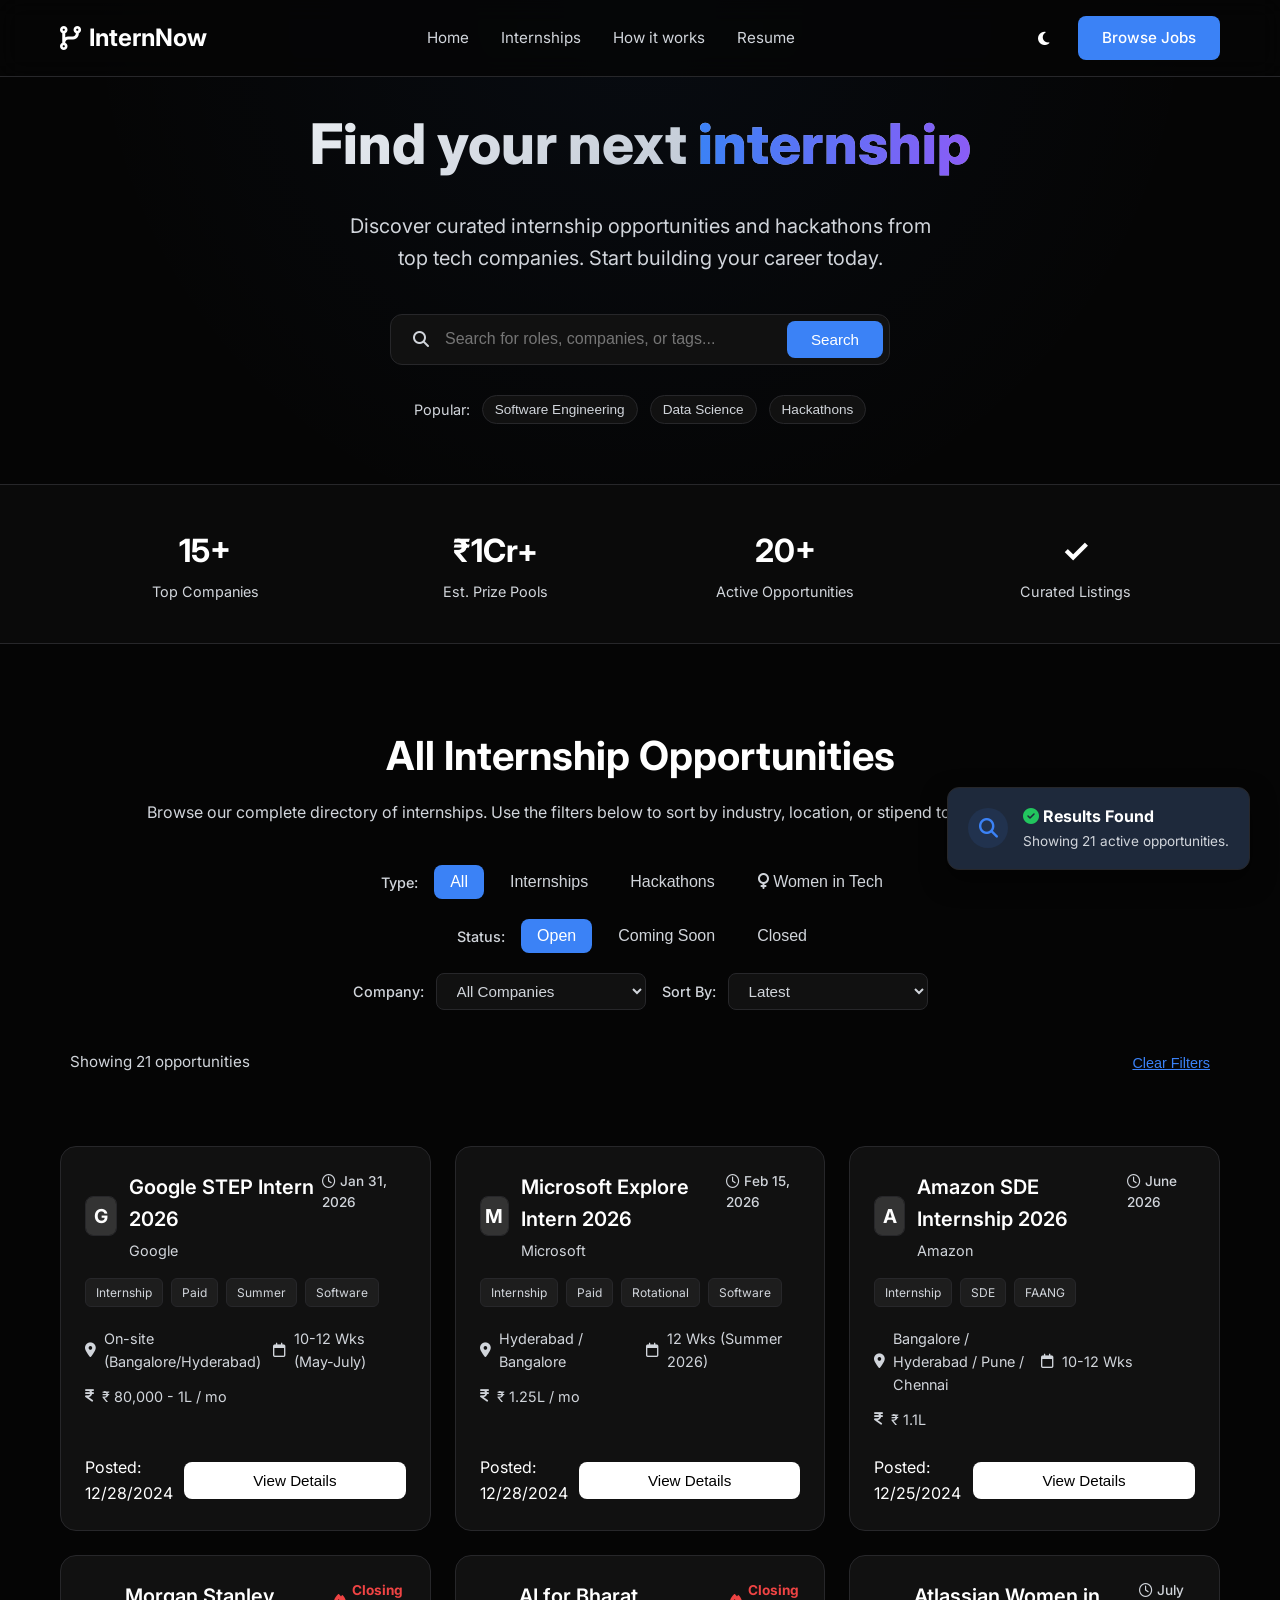
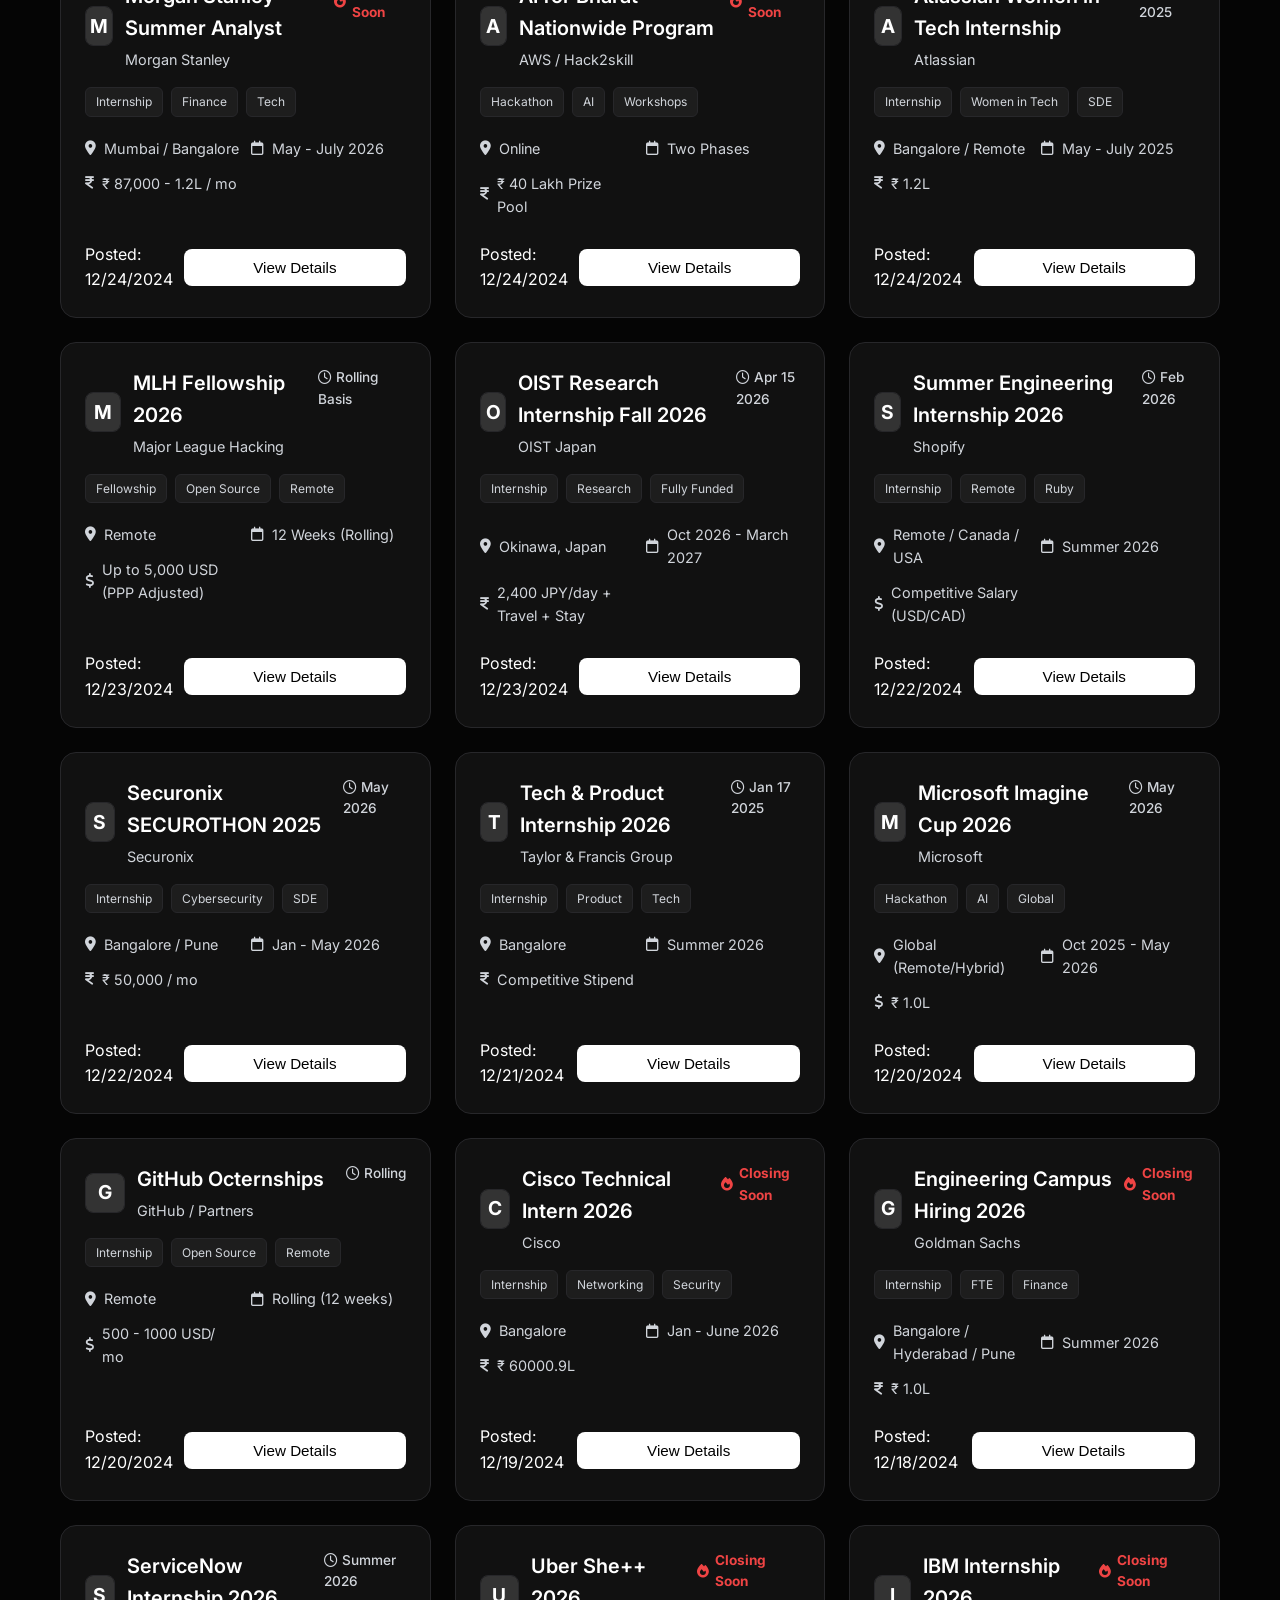
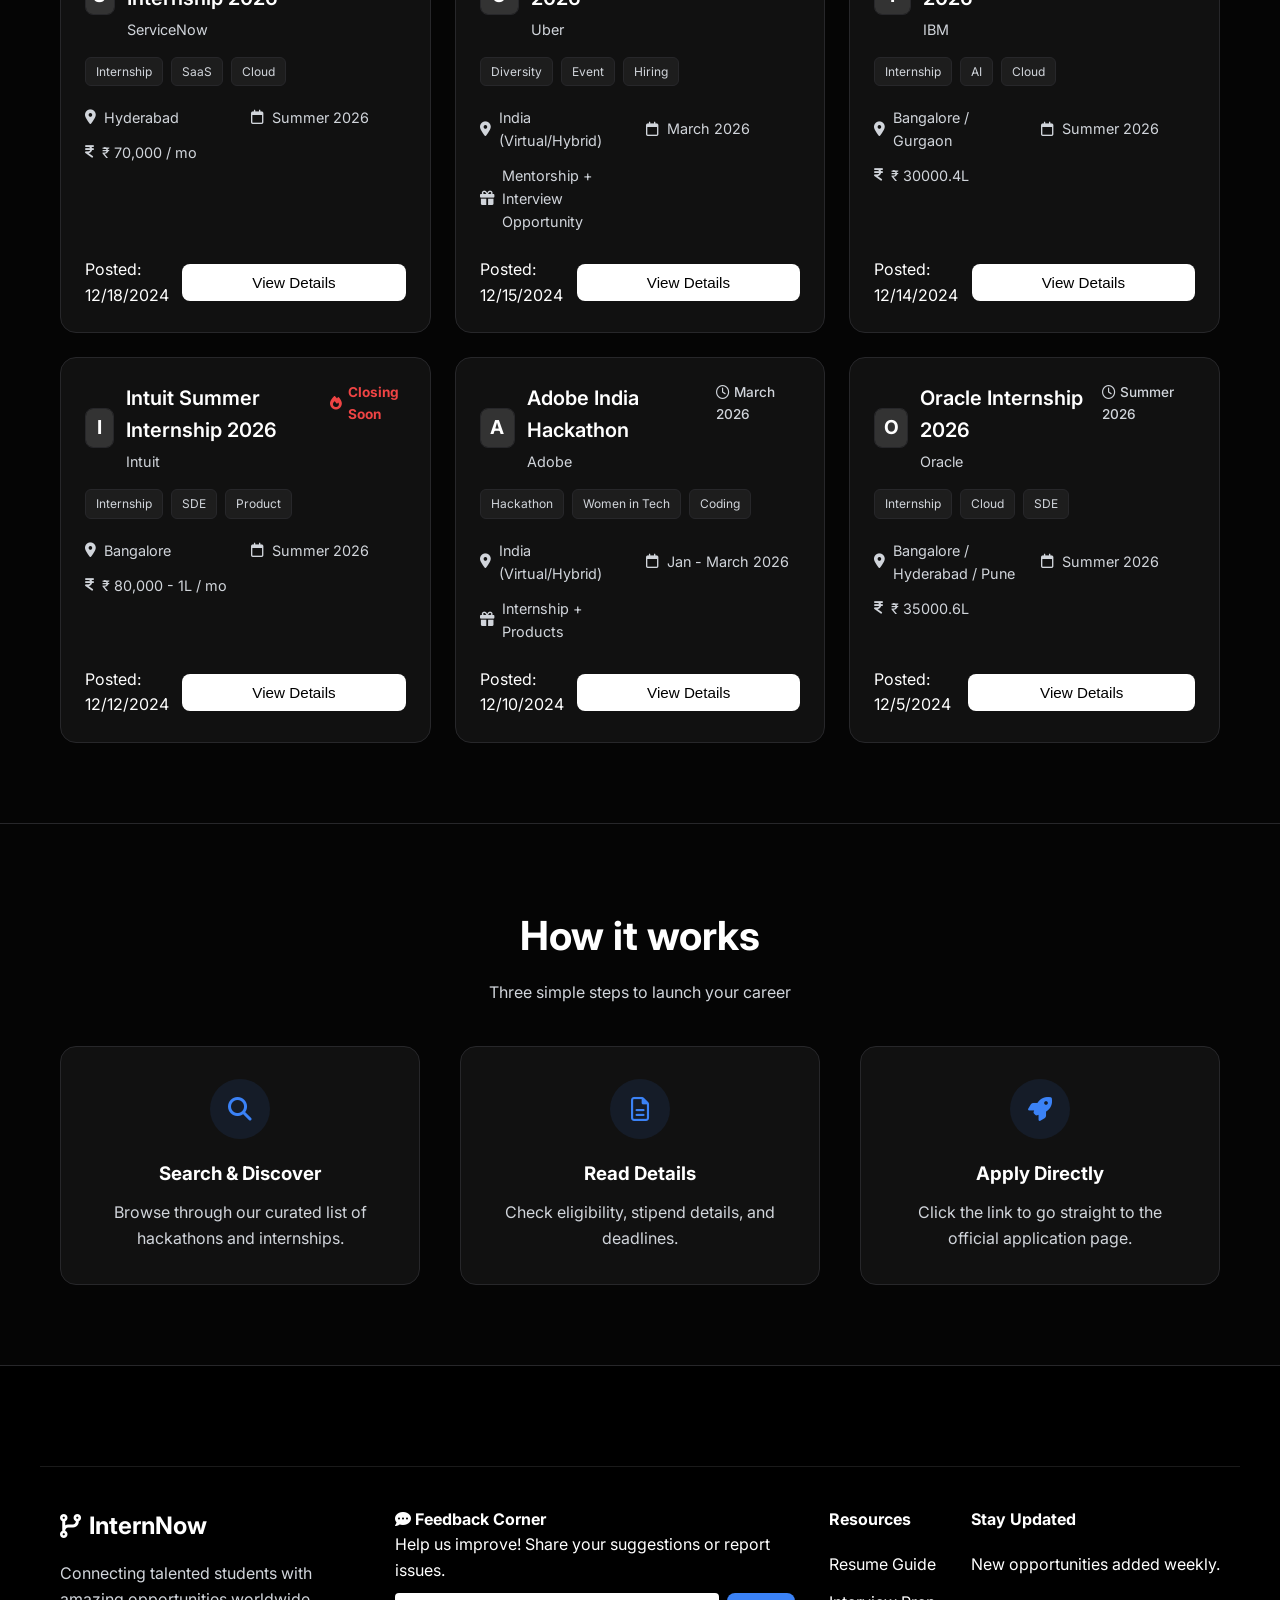
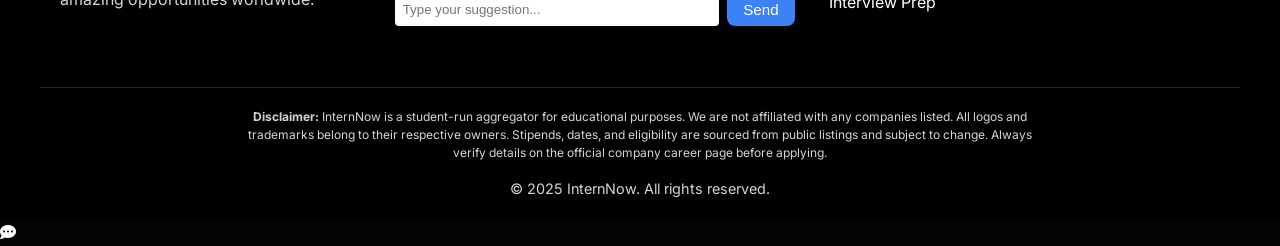
==== commit 6d517ddc: "feat: Add comprehensive legal disclaimers for aggregator protection Stats Section: - Changed '100% V" ====
--- a/opportunities.html
+++ b/opportunities.html
@@ -71,15 +71,15 @@
                 </div>
                 <div class="stat-item">
                     <h3>₹1Cr+</h3>
-                    <p>Total Prize Pools</p>
+                    <p>Est. Prize Pools</p>
                 </div>
                 <div class="stat-item">
                     <h3>20+</h3>
                     <p>Active Opportunities</p>
                 </div>
                 <div class="stat-item">
-                    <h3>100%</h3>
-                    <p>Verified Links</p>
+                    <h3>✓</h3>
+                    <p>Curated Listings</p>
                 </div>
             </div>
         </section>
@@ -213,6 +213,14 @@
             </div>
         </div>
         <div class="container footer-bottom">
+            <p class="disclaimer-text"
+                style="font-size: 0.75rem; color: var(--text-muted); max-width: 800px; margin: 0 auto 15px; line-height: 1.5; text-align: center;">
+                <strong>Disclaimer:</strong> InternNow is a student-run aggregator for educational purposes.
+                We are not affiliated with any companies listed. All logos and trademarks belong to their respective
+                owners.
+                Stipends, dates, and eligibility are sourced from public listings and subject to change.
+                Always verify details on the official company career page before applying.
+            </p>
             <p>&copy; 2025 InternNow. All rights reserved.</p>
         </div>
     </footer>
@@ -235,7 +243,8 @@
                         </div>
                     </div>
                     <div class="header-right">
-                        <button id="headerApplyBtn" class="btn btn-outline-sm">Apply Now <i
+                        <button id="headerApplyBtn" class="btn btn-outline-sm"
+                            title="Opens external company career site">Apply Now <i
                                 class="fa-solid fa-arrow-up-right-from-square"></i></button>
                     </div>
                 </div>
@@ -290,6 +299,13 @@
                         <div class="modal-tags" id="modalTags" style="margin-top: 16px;">
                             <!-- Tags injected here -->
                         </div>
+
+                        <!-- Disclaimer Note -->
+                        <p
+                            style="font-size: 0.75rem; color: var(--text-muted); font-style: italic; margin-top: 20px; padding-top: 15px; border-top: 1px solid rgba(255,255,255,0.1);">
+                            Note: Stipends and deadlines are estimates based on initial posting. Subject to change.
+                            Verify on official site.
+                        </p>
                     </div>
                 </div>
 
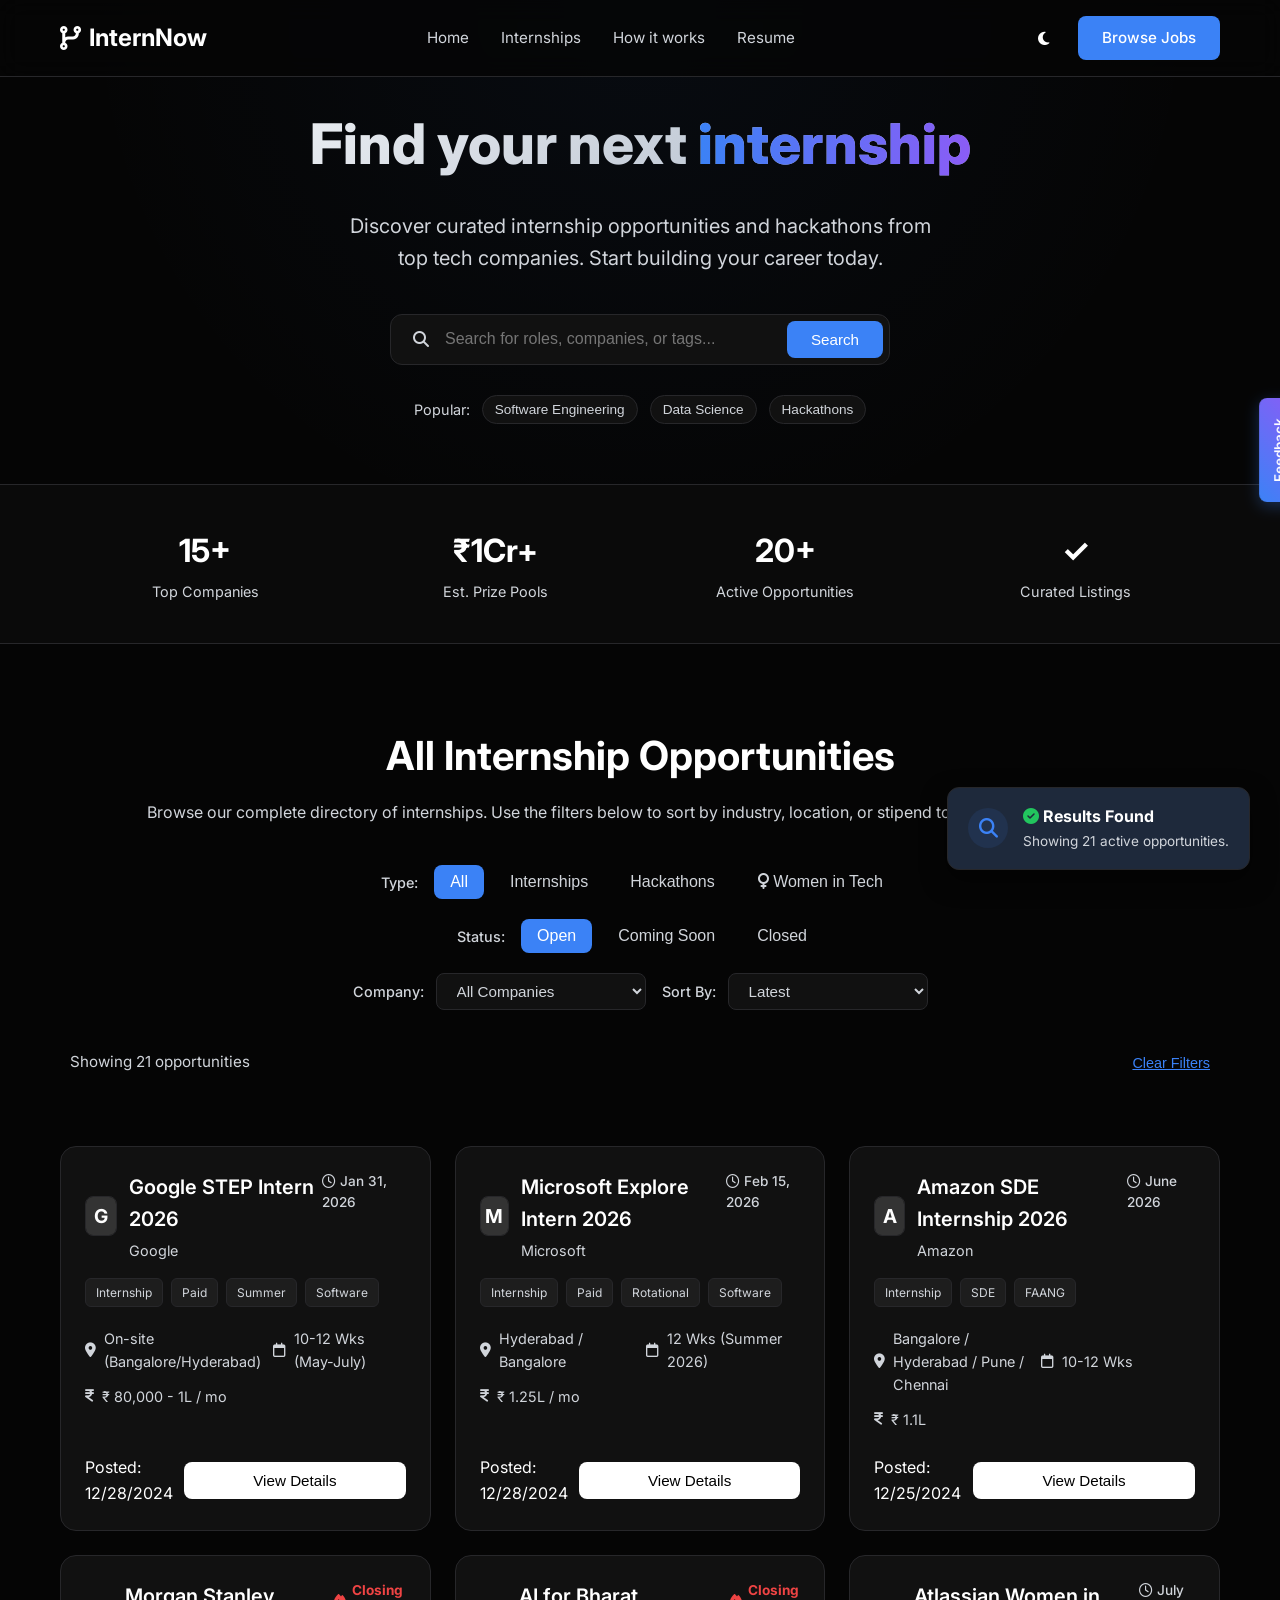
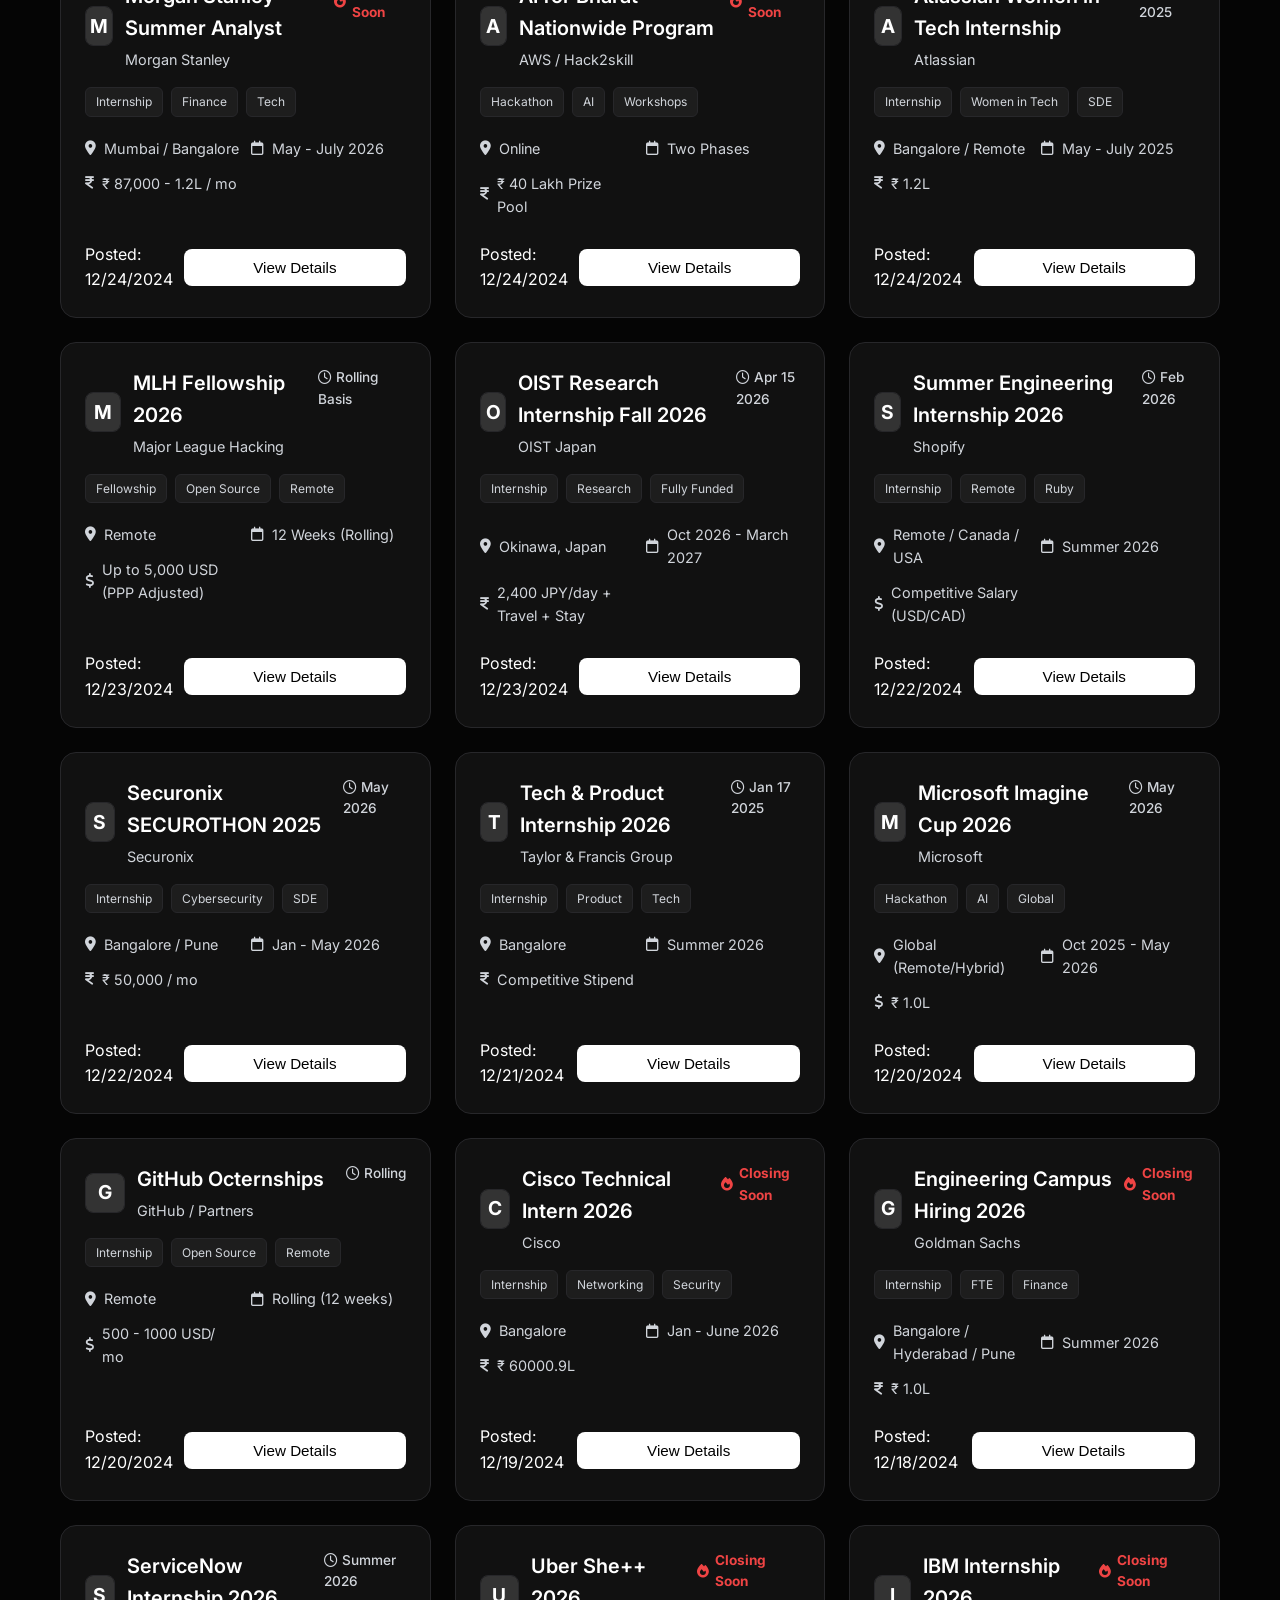
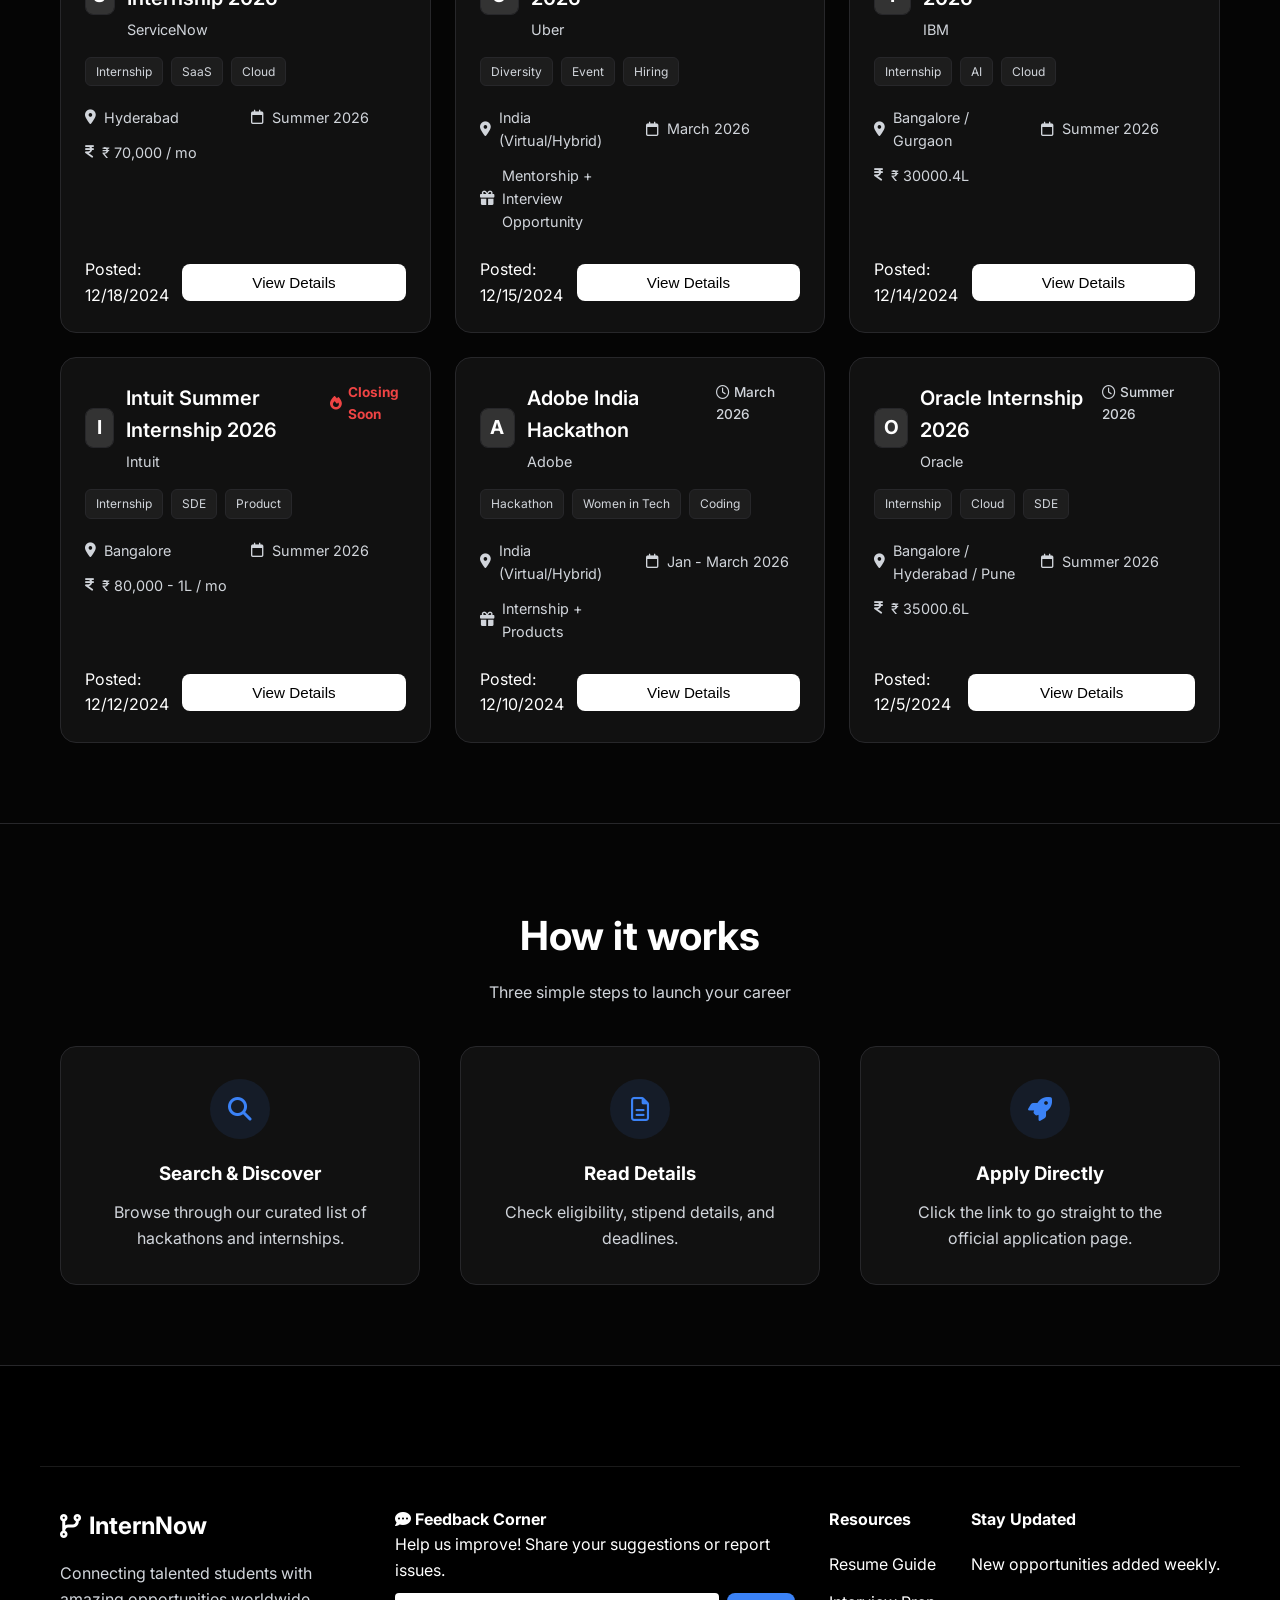
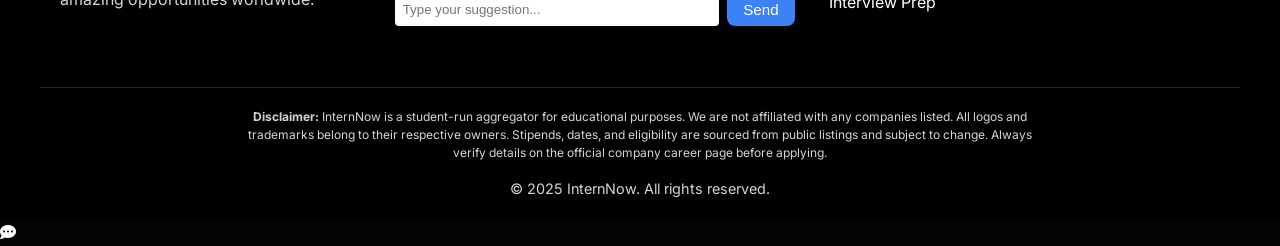
==== commit 2c5dad3e: "feat: Add complete two-channel feedback system with EmailJS Channel A - Report Issue (Contextual): -" ====
--- a/opportunities.html
+++ b/opportunities.html
@@ -242,7 +242,10 @@
                             <span id="modalCompany" class="company-badge">Company</span>
                         </div>
                     </div>
-                    <div class="header-right">
+                    <div class="header-right" style="display: flex; gap: 10px; align-items: center;">
+                        <button id="reportIssueBtn" class="btn-report" title="Report an issue with this listing">
+                            <i class="fa-solid fa-flag"></i> Report
+                        </button>
                         <button id="headerApplyBtn" class="btn btn-outline-sm"
                             title="Opens external company career site">Apply Now <i
                                 class="fa-solid fa-arrow-up-right-from-square"></i></button>
@@ -371,6 +374,91 @@
     <!-- Mini Card Tray for Previews -->
     <div id="miniTray" class="mini-tray"></div>
 
+    <!-- Report Issue Modal (Contextual) -->
+    <div id="reportIssueModal" class="report-modal hidden">
+        <div class="report-modal-content">
+            <button class="report-close-btn" id="closeReportModal"><i class="fa-solid fa-xmark"></i></button>
+            <h3><i class="fa-solid fa-flag" style="color: #ef4444;"></i> Report Issue</h3>
+            <p id="reportContext" style="color: var(--text-muted); margin-bottom: 15px;">Google STEP Intern 2026</p>
+
+            <div class="report-options">
+                <label class="report-option">
+                    <input type="radio" name="issueType" value="Link is broken / 404">
+                    <span><i class="fa-solid fa-link-slash"></i> Link is broken / 404</span>
+                </label>
+                <label class="report-option">
+                    <input type="radio" name="issueType" value="Job is expired / Closed">
+                    <span><i class="fa-solid fa-calendar-xmark"></i> Job is expired / Closed</span>
+                </label>
+                <label class="report-option">
+                    <input type="radio" name="issueType" value="Information is incorrect">
+                    <span><i class="fa-solid fa-circle-exclamation"></i> Information is incorrect (Stipend/Date)</span>
+                </label>
+            </div>
+
+            <textarea id="reportMessage" placeholder="Additional details (optional)..." rows="2"></textarea>
+
+            <button id="submitReportBtn" class="btn btn-primary" style="width: 100%; margin-top: 15px;">
+                <i class="fa-solid fa-paper-plane"></i> Submit Report
+            </button>
+
+            <div id="reportSuccess" class="report-success hidden">
+                <i class="fa-solid fa-circle-check"></i>
+                <span>Thanks! We'll look into it.</span>
+            </div>
+        </div>
+    </div>
+
+    <!-- Floating Feedback Tab (Right Edge) -->
+    <div id="feedbackTab" class="feedback-tab">
+        <span>Feedback</span>
+    </div>
+
+    <!-- General Feedback Modal -->
+    <div id="feedbackModal" class="feedback-modal hidden">
+        <div class="feedback-modal-content">
+            <button class="feedback-close-btn" id="closeFeedbackModal"><i class="fa-solid fa-xmark"></i></button>
+            <h3>Help us improve InternNow</h3>
+
+            <div class="sentiment-bar">
+                <span>How is your experience?</span>
+                <div class="emoji-options">
+                    <button class="emoji-btn" data-sentiment="negative">😡</button>
+                    <button class="emoji-btn" data-sentiment="neutral">😐</button>
+                    <button class="emoji-btn" data-sentiment="positive">🤩</button>
+                </div>
+            </div>
+
+            <select id="feedbackCategory" class="feedback-select">
+                <option value="">Select category...</option>
+                <option value="Feature Request">Feature Request</option>
+                <option value="Bug Report">Bug Report</option>
+                <option value="Other">Other</option>
+            </select>
+
+            <textarea id="feedbackMessage" placeholder="I wish this site had..." rows="3"></textarea>
+
+            <input type="email" id="feedbackEmail" placeholder="Your email (optional, for reply)">
+
+            <button id="submitFeedbackBtn" class="btn btn-primary" style="width: 100%; margin-top: 15px;">
+                <i class="fa-solid fa-paper-plane"></i> Send Feedback
+            </button>
+
+            <div id="feedbackSuccess" class="feedback-success hidden">
+                <i class="fa-solid fa-circle-check"></i>
+                <span>Thanks for your feedback!</span>
+            </div>
+        </div>
+    </div>
+
+    <!-- EmailJS SDK -->
+    <script src="https://cdn.jsdelivr.net/npm/@emailjs/browser@3/dist/email.min.js"></script>
+    <script>
+        (function () {
+            emailjs.init("9KYYZp5_PrpfT952I");
+        })();
+    </script>
+
     <script src="script.js"></script>
 </body>
 
--- a/style.css
+++ b/style.css
@@ -1944,4 +1944,316 @@
     font-size: 0.75rem;
     color: var(--text-muted);
     margin: 4px 0 0;
+}
+
+/* ===== FEEDBACK SYSTEM STYLES ===== */
+
+/* Report Issue Button (in modal header) */
+.btn-report {
+    background: transparent;
+    border: 1px solid rgba(239, 68, 68, 0.3);
+    color: #ef4444;
+    padding: 8px 14px;
+    border-radius: 8px;
+    font-size: 0.85rem;
+    cursor: pointer;
+    transition: all 0.3s ease;
+    display: flex;
+    align-items: center;
+    gap: 6px;
+}
+
+.btn-report:hover {
+    background: rgba(239, 68, 68, 0.1);
+    border-color: #ef4444;
+}
+
+/* Report Issue Modal */
+.report-modal {
+    position: fixed;
+    top: 0;
+    left: 0;
+    width: 100%;
+    height: 100%;
+    background: rgba(0, 0, 0, 0.7);
+    backdrop-filter: blur(5px);
+    z-index: 10001;
+    display: flex;
+    align-items: center;
+    justify-content: center;
+    opacity: 1;
+    transition: opacity 0.3s ease;
+}
+
+.report-modal.hidden {
+    opacity: 0;
+    pointer-events: none;
+}
+
+.report-modal-content {
+    background: var(--card-bg);
+    border: 1px solid var(--border-color);
+    border-radius: 16px;
+    padding: 24px;
+    max-width: 400px;
+    width: 90%;
+    position: relative;
+}
+
+.report-modal-content h3 {
+    display: flex;
+    align-items: center;
+    gap: 10px;
+    margin-bottom: 10px;
+    font-size: 1.2rem;
+}
+
+.report-close-btn {
+    position: absolute;
+    top: 16px;
+    right: 16px;
+    background: transparent;
+    border: none;
+    color: var(--text-muted);
+    font-size: 1.2rem;
+    cursor: pointer;
+}
+
+.report-options {
+    display: flex;
+    flex-direction: column;
+    gap: 10px;
+    margin-bottom: 15px;
+}
+
+.report-option {
+    display: flex;
+    align-items: center;
+    gap: 12px;
+    padding: 12px 16px;
+    background: rgba(255, 255, 255, 0.03);
+    border: 1px solid var(--border-color);
+    border-radius: 10px;
+    cursor: pointer;
+    transition: all 0.2s ease;
+}
+
+.report-option:hover {
+    background: rgba(255, 255, 255, 0.06);
+    border-color: var(--primary-color);
+}
+
+.report-option input[type="radio"] {
+    accent-color: var(--primary-color);
+}
+
+.report-option span {
+    display: flex;
+    align-items: center;
+    gap: 8px;
+    color: var(--text-main);
+    font-size: 0.9rem;
+}
+
+.report-option span i {
+    color: var(--text-muted);
+}
+
+.report-modal-content textarea {
+    width: 100%;
+    background: rgba(255, 255, 255, 0.03);
+    border: 1px solid var(--border-color);
+    border-radius: 10px;
+    padding: 12px;
+    color: var(--text-main);
+    font-size: 0.9rem;
+    resize: none;
+}
+
+.report-success,
+.feedback-success {
+    display: flex;
+    align-items: center;
+    justify-content: center;
+    gap: 10px;
+    padding: 15px;
+    background: rgba(34, 197, 94, 0.1);
+    border: 1px solid rgba(34, 197, 94, 0.3);
+    border-radius: 10px;
+    margin-top: 15px;
+    color: #22c55e;
+    font-weight: 500;
+}
+
+.report-success.hidden,
+.feedback-success.hidden {
+    display: none;
+}
+
+.report-success i,
+.feedback-success i {
+    font-size: 1.5rem;
+    animation: successPop 0.5s ease;
+}
+
+@keyframes successPop {
+    0% {
+        transform: scale(0);
+    }
+
+    50% {
+        transform: scale(1.3);
+    }
+
+    100% {
+        transform: scale(1);
+    }
+}
+
+/* Floating Feedback Tab (Right Edge) */
+.feedback-tab {
+    position: fixed;
+    right: 0;
+    top: 50%;
+    transform: translateY(-50%) rotate(-90deg) translateX(50%);
+    transform-origin: right center;
+    background: linear-gradient(135deg, var(--primary-color), var(--accent-color));
+    color: white;
+    padding: 10px 20px;
+    border-radius: 8px 8px 0 0;
+    cursor: pointer;
+    font-size: 0.85rem;
+    font-weight: 600;
+    z-index: 9998;
+    transition: all 0.3s ease;
+    box-shadow: -4px 0 15px rgba(59, 130, 246, 0.3);
+}
+
+.feedback-tab:hover {
+    padding: 12px 24px;
+    box-shadow: -6px 0 20px rgba(59, 130, 246, 0.5);
+}
+
+/* General Feedback Modal */
+.feedback-modal {
+    position: fixed;
+    top: 0;
+    left: 0;
+    width: 100%;
+    height: 100%;
+    background: rgba(0, 0, 0, 0.7);
+    backdrop-filter: blur(8px);
+    z-index: 10000;
+    display: flex;
+    align-items: center;
+    justify-content: center;
+    opacity: 1;
+    transition: opacity 0.3s ease;
+}
+
+.feedback-modal.hidden {
+    opacity: 0;
+    pointer-events: none;
+}
+
+.feedback-modal-content {
+    background: var(--card-bg);
+    border: 1px solid var(--border-color);
+    border-radius: 20px;
+    padding: 30px;
+    max-width: 450px;
+    width: 90%;
+    position: relative;
+    box-shadow: 0 25px 60px rgba(0, 0, 0, 0.5);
+}
+
+.feedback-modal-content h3 {
+    margin-bottom: 20px;
+    font-size: 1.3rem;
+    text-align: center;
+}
+
+.feedback-close-btn {
+    position: absolute;
+    top: 16px;
+    right: 16px;
+    background: transparent;
+    border: none;
+    color: var(--text-muted);
+    font-size: 1.2rem;
+    cursor: pointer;
+}
+
+.sentiment-bar {
+    text-align: center;
+    margin-bottom: 20px;
+}
+
+.sentiment-bar span {
+    color: var(--text-muted);
+    font-size: 0.9rem;
+    display: block;
+    margin-bottom: 12px;
+}
+
+.emoji-options {
+    display: flex;
+    justify-content: center;
+    gap: 15px;
+}
+
+.emoji-btn {
+    font-size: 2rem;
+    background: rgba(255, 255, 255, 0.03);
+    border: 2px solid var(--border-color);
+    border-radius: 50%;
+    width: 60px;
+    height: 60px;
+    cursor: pointer;
+    transition: all 0.2s ease;
+}
+
+.emoji-btn:hover {
+    transform: scale(1.15);
+    border-color: var(--primary-color);
+}
+
+.emoji-btn.selected {
+    border-color: var(--primary-color);
+    background: rgba(59, 130, 246, 0.1);
+    transform: scale(1.1);
+}
+
+.feedback-select {
+    width: 100%;
+    background: rgba(255, 255, 255, 0.03);
+    border: 1px solid var(--border-color);
+    border-radius: 10px;
+    padding: 12px 16px;
+    color: var(--text-main);
+    font-size: 0.95rem;
+    margin-bottom: 15px;
+    cursor: pointer;
+}
+
+.feedback-modal-content textarea {
+    width: 100%;
+    background: rgba(255, 255, 255, 0.03);
+    border: 1px solid var(--border-color);
+    border-radius: 10px;
+    padding: 12px;
+    color: var(--text-main);
+    font-size: 0.9rem;
+    resize: none;
+    margin-bottom: 15px;
+}
+
+.feedback-modal-content input[type="email"] {
+    width: 100%;
+    background: rgba(255, 255, 255, 0.03);
+    border: 1px solid var(--border-color);
+    border-radius: 10px;
+    padding: 12px;
+    color: var(--text-main);
+    font-size: 0.9rem;
 }
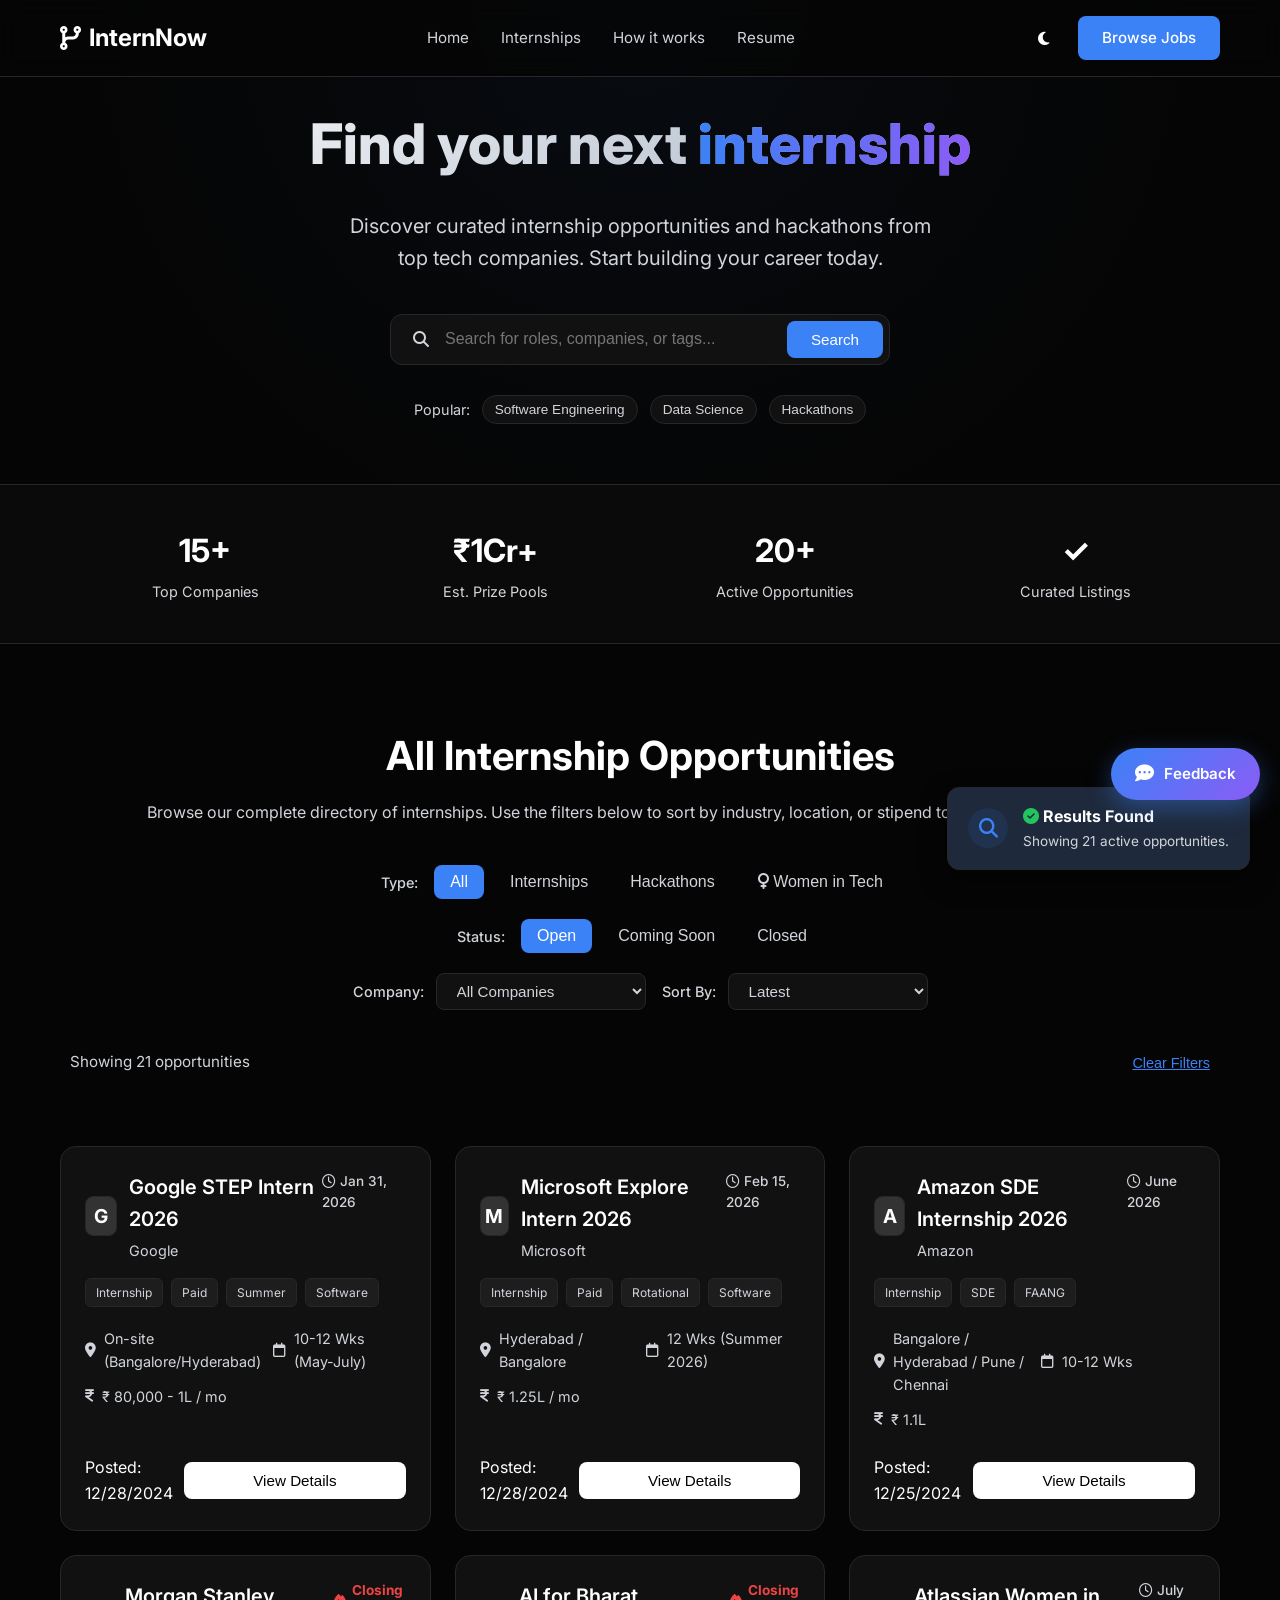
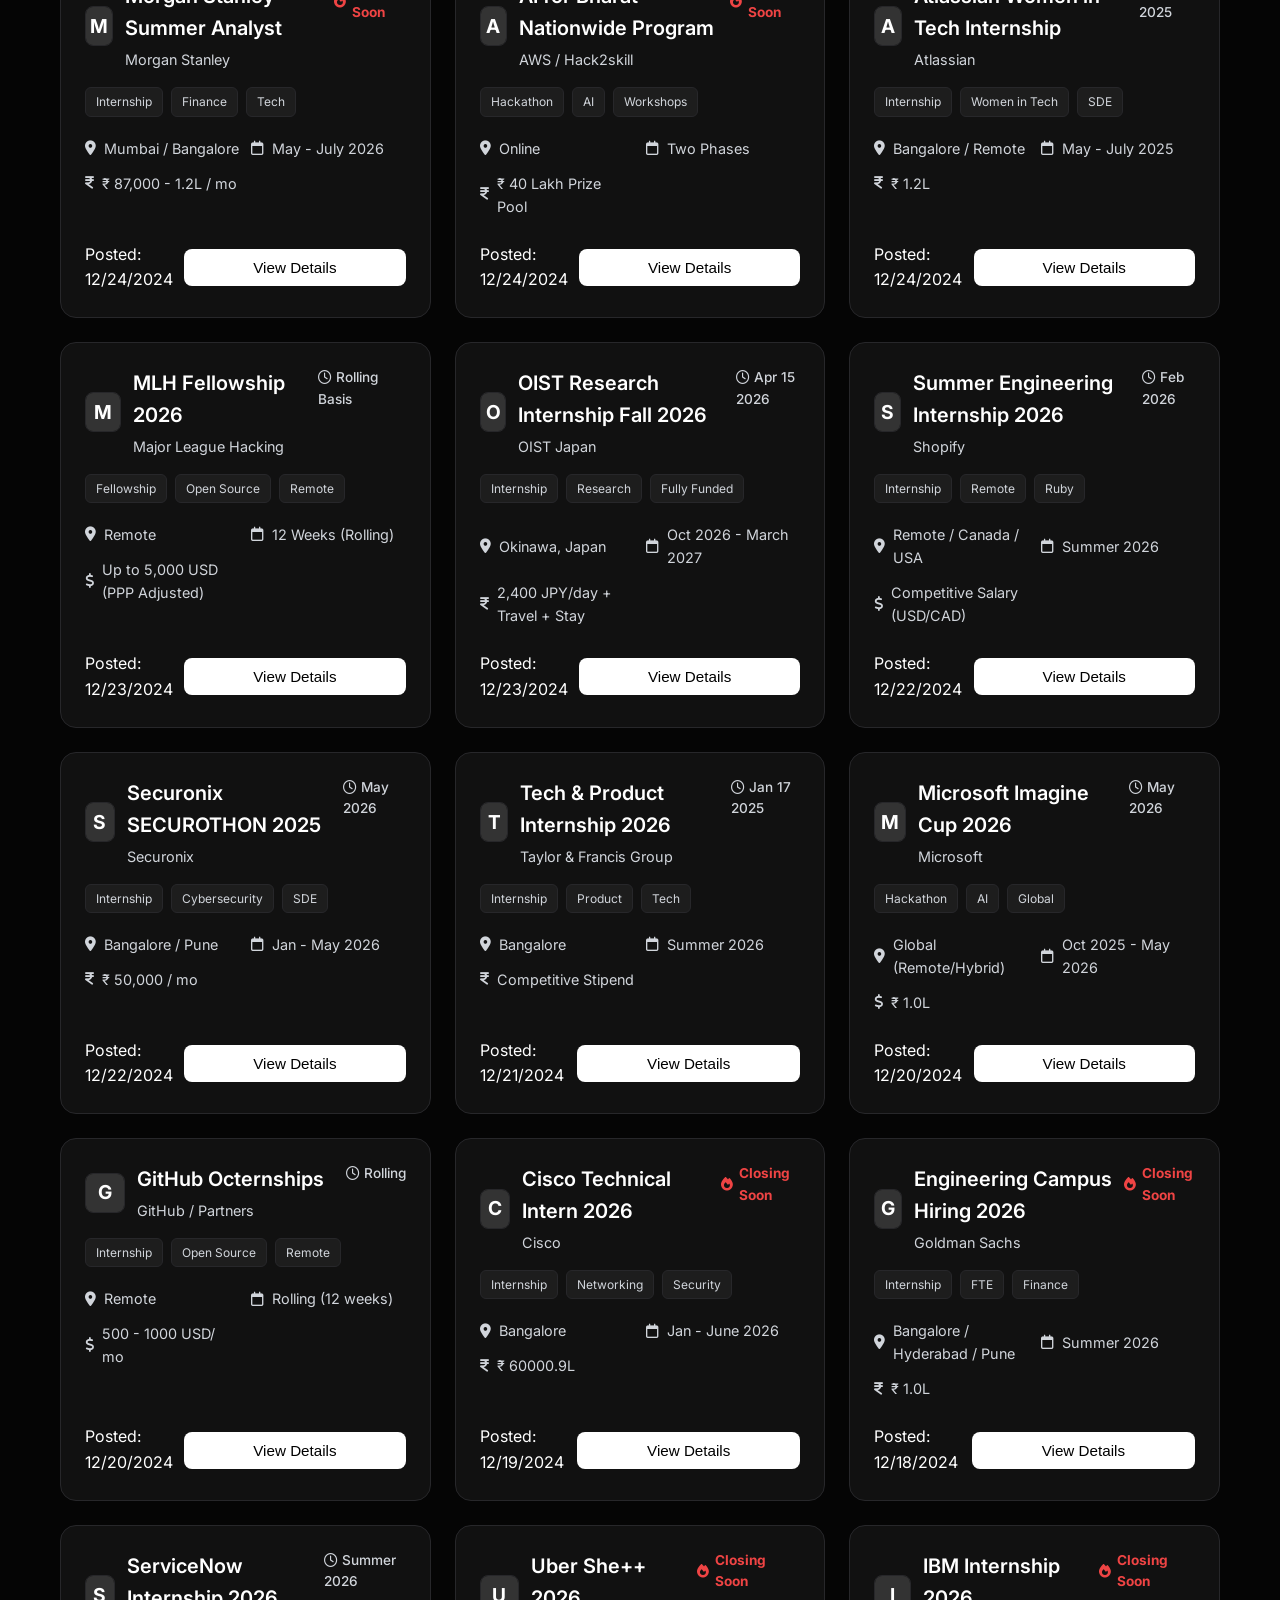
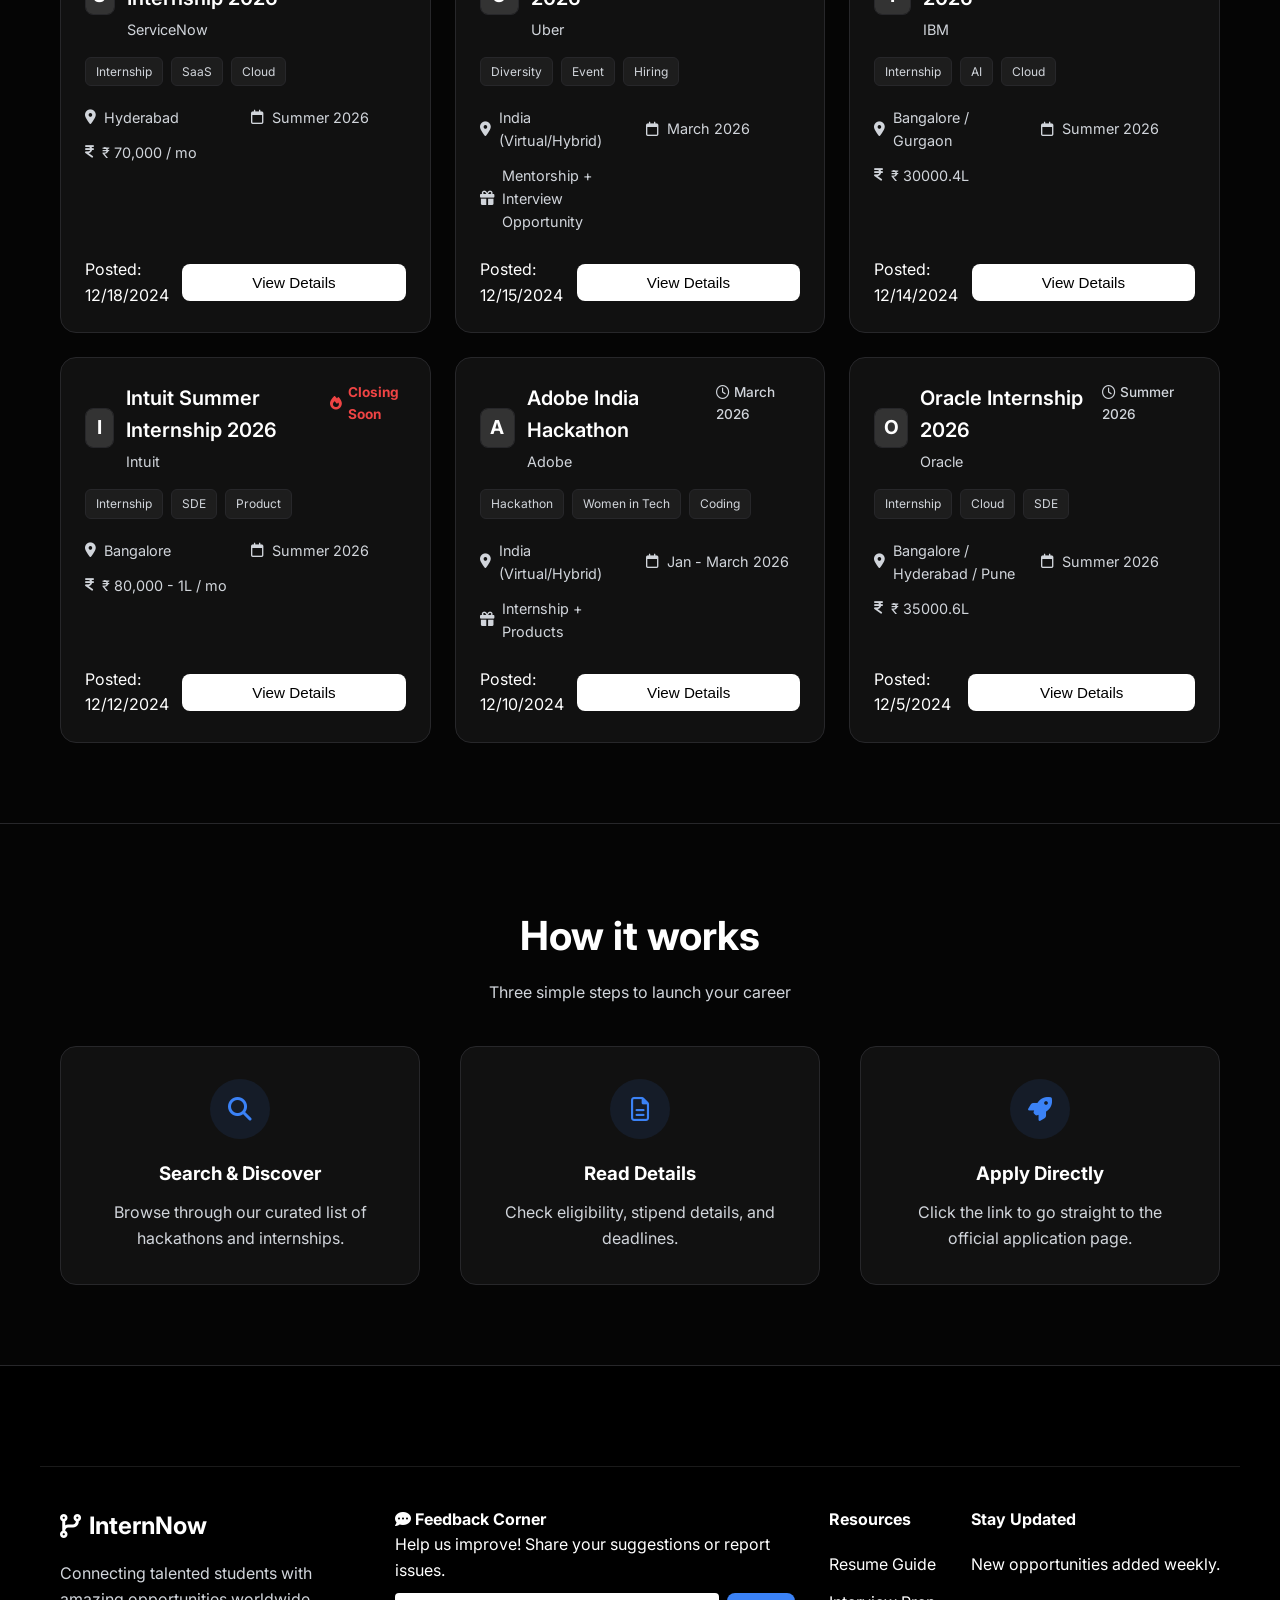
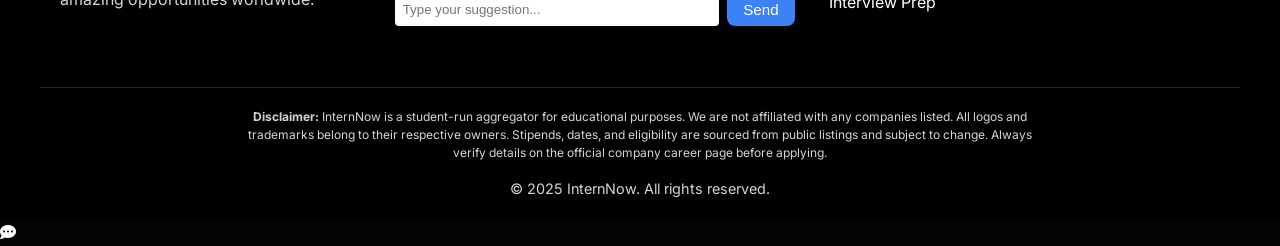
==== commit 252f146d: "feat: Enhanced feedback system - name field, required fields, big visible button on all pages, quick" ====
--- a/opportunities.html
+++ b/opportunities.html
@@ -316,11 +316,22 @@
                 <button id="proceedToApplyBtn" class="hidden"></button>
             </div>
 
-            <!-- View 2: Confirmation -->
+            <!-- View 2: Confirmation with Quick Feedback -->
             <div id="modalConfirmView" class="hidden text-center">
                 <div class="confirm-icon"><i class="fa-solid fa-circle-exclamation"></i></div>
                 <h3>External Redirect</h3>
                 <p>You are about to leave InternNow to visit the official application page.</p>
+
+                <!-- Quick Feedback Before Leaving -->
+                <div class="quick-feedback-box">
+                    <span>Quick feedback before you go? <span class="badge-optional">optional</span></span>
+                    <div class="quick-rating">
+                        <button class="quick-rate-btn" data-rating="👎">👎</button>
+                        <button class="quick-rate-btn active" data-rating="👍">👍</button>
+                        <button class="quick-rate-btn" data-rating="🔥">🔥</button>
+                    </div>
+                </div>
+
                 <div class="confirm-actions">
                     <button id="cancelRedirectBtn" class="btn btn-outline">Go Back</button>
                     <button id="confirmRedirectBtn" class="btn btn-primary">Yes, Continue</button>
@@ -409,8 +420,9 @@
         </div>
     </div>
 
-    <!-- Floating Feedback Tab (Right Edge) -->
-    <div id="feedbackTab" class="feedback-tab">
+    <!-- Floating Feedback Tab (Right Edge) - Big & Visible -->
+    <div id="feedbackTab" class="feedback-tab-large">
+        <i class="fa-solid fa-comment-dots"></i>
         <span>Feedback</span>
     </div>
 
@@ -418,27 +430,31 @@
     <div id="feedbackModal" class="feedback-modal hidden">
         <div class="feedback-modal-content">
             <button class="feedback-close-btn" id="closeFeedbackModal"><i class="fa-solid fa-xmark"></i></button>
-            <h3>Help us improve InternNow</h3>
+            <h3><i class="fa-solid fa-comments" style="color: var(--primary-color);"></i> Help us improve InternNow</h3>
 
             <div class="sentiment-bar">
-                <span>How is your experience?</span>
+                <span>How is your experience? <span style="color: #ef4444;">*</span></span>
                 <div class="emoji-options">
                     <button class="emoji-btn" data-sentiment="negative">😡</button>
                     <button class="emoji-btn" data-sentiment="neutral">😐</button>
-                    <button class="emoji-btn" data-sentiment="positive">🤩</button>
-                </div>
-            </div>
-
-            <select id="feedbackCategory" class="feedback-select">
-                <option value="">Select category...</option>
+                    <button class="emoji-btn active" data-sentiment="positive">🤩</button>
+                </div>
+            </div>
+
+            <input type="text" id="feedbackName" class="feedback-input" placeholder="Your Name" value="Anonymous User"
+                required>
+
+            <select id="feedbackCategory" class="feedback-select" required>
+                <option value="General Feedback" selected>General Feedback</option>
                 <option value="Feature Request">Feature Request</option>
                 <option value="Bug Report">Bug Report</option>
                 <option value="Other">Other</option>
             </select>
 
-            <textarea id="feedbackMessage" placeholder="I wish this site had..." rows="3"></textarea>
-
-            <input type="email" id="feedbackEmail" placeholder="Your email (optional, for reply)">
+            <textarea id="feedbackMessage" placeholder="Great site for finding internships!" rows="3"
+                required>Great site for finding internships!</textarea>
+
+            <input type="email" id="feedbackEmail" class="feedback-input" placeholder="Your email (for reply)" required>
 
             <button id="submitFeedbackBtn" class="btn btn-primary" style="width: 100%; margin-top: 15px;">
                 <i class="fa-solid fa-paper-plane"></i> Send Feedback
@@ -455,7 +471,7 @@
     <script src="https://cdn.jsdelivr.net/npm/@emailjs/browser@3/dist/email.min.js"></script>
     <script>
         (function () {
-            emailjs.init("9KYYZp5_PrpfT952I");
+            emailjs.init("hqY1ejX4oFf5xHVXj");
         })();
     </script>
 
--- a/style.css
+++ b/style.css
@@ -2248,7 +2248,8 @@
     margin-bottom: 15px;
 }
 
-.feedback-modal-content input[type="email"] {
+.feedback-modal-content input[type="email"],
+.feedback-modal-content .feedback-input {
     width: 100%;
     background: rgba(255, 255, 255, 0.03);
     border: 1px solid var(--border-color);
@@ -2256,4 +2257,108 @@
     padding: 12px;
     color: var(--text-main);
     font-size: 0.9rem;
+    margin-bottom: 15px;
+}
+
+/* Large Feedback Tab (More Visible) */
+.feedback-tab-large {
+    position: fixed;
+    right: 20px;
+    bottom: 100px;
+    background: linear-gradient(135deg, var(--primary-color), var(--accent-color));
+    color: white;
+    padding: 14px 24px;
+    border-radius: 50px;
+    cursor: pointer;
+    font-size: 0.95rem;
+    font-weight: 600;
+    z-index: 9998;
+    transition: all 0.3s ease;
+    box-shadow: 0 8px 25px rgba(59, 130, 246, 0.4);
+    display: flex;
+    align-items: center;
+    gap: 10px;
+    animation: feedbackPulse 2s infinite;
+}
+
+.feedback-tab-large i {
+    font-size: 1.2rem;
+}
+
+.feedback-tab-large:hover {
+    transform: scale(1.08);
+    box-shadow: 0 12px 35px rgba(59, 130, 246, 0.6);
+    animation: none;
+}
+
+@keyframes feedbackPulse {
+
+    0%,
+    100% {
+        box-shadow: 0 8px 25px rgba(59, 130, 246, 0.4);
+    }
+
+    50% {
+        box-shadow: 0 8px 35px rgba(59, 130, 246, 0.7);
+    }
+}
+
+/* Quick Feedback Box (in redirect modal) */
+.quick-feedback-box {
+    margin: 20px 0;
+    padding: 15px;
+    background: rgba(255, 255, 255, 0.03);
+    border: 1px solid var(--border-color);
+    border-radius: 12px;
+}
+
+.quick-feedback-box span {
+    font-size: 0.9rem;
+    color: var(--text-muted);
+    display: block;
+    margin-bottom: 12px;
+}
+
+.badge-optional {
+    background: rgba(59, 130, 246, 0.2);
+    color: var(--primary-color);
+    padding: 2px 8px;
+    border-radius: 10px;
+    font-size: 0.7rem;
+    font-weight: 600;
+}
+
+.quick-rating {
+    display: flex;
+    justify-content: center;
+    gap: 12px;
+}
+
+.quick-rate-btn {
+    font-size: 1.8rem;
+    background: rgba(255, 255, 255, 0.05);
+    border: 2px solid var(--border-color);
+    border-radius: 12px;
+    width: 60px;
+    height: 60px;
+    cursor: pointer;
+    transition: all 0.2s ease;
+}
+
+.quick-rate-btn:hover {
+    transform: scale(1.1);
+    border-color: var(--primary-color);
+}
+
+.quick-rate-btn.active {
+    border-color: var(--primary-color);
+    background: rgba(59, 130, 246, 0.1);
+    transform: scale(1.05);
+}
+
+/* Emoji Button Active State */
+.emoji-btn.active {
+    border-color: var(--primary-color);
+    background: rgba(59, 130, 246, 0.15);
+    transform: scale(1.1);
 }
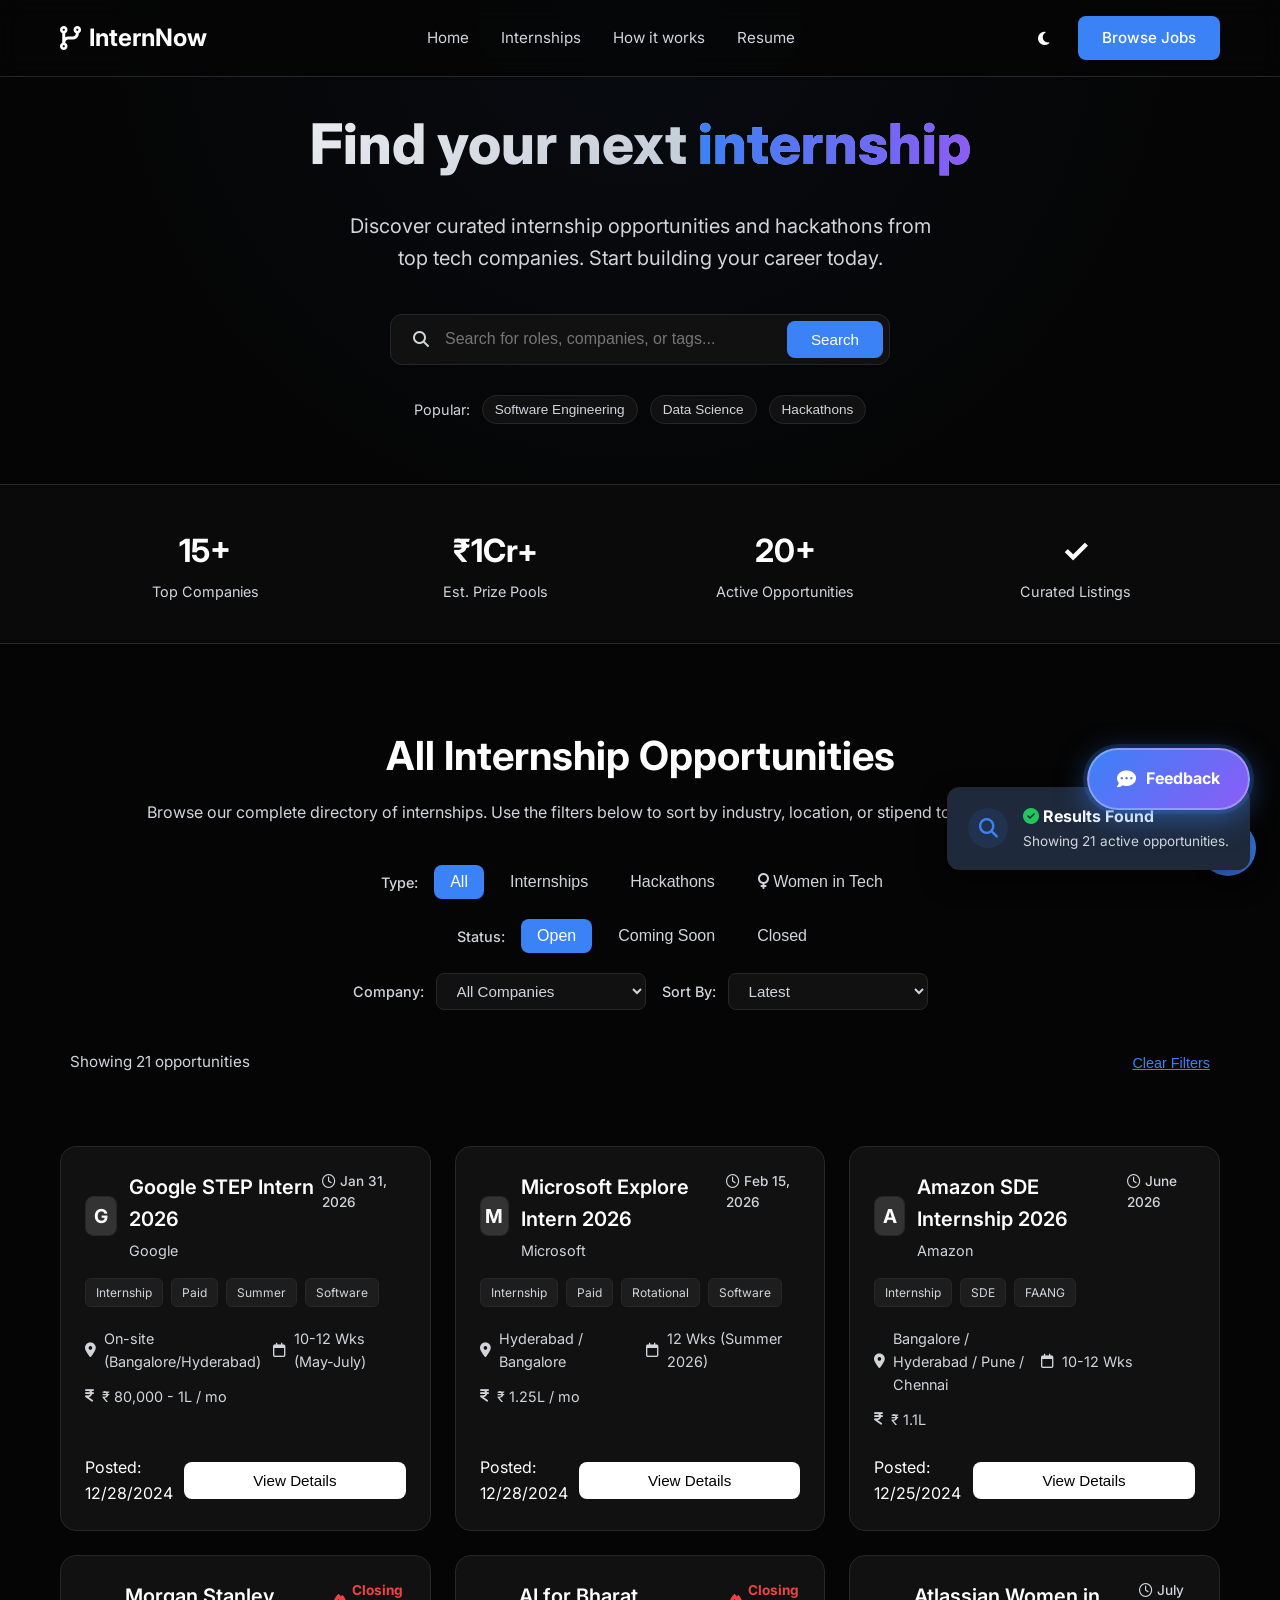
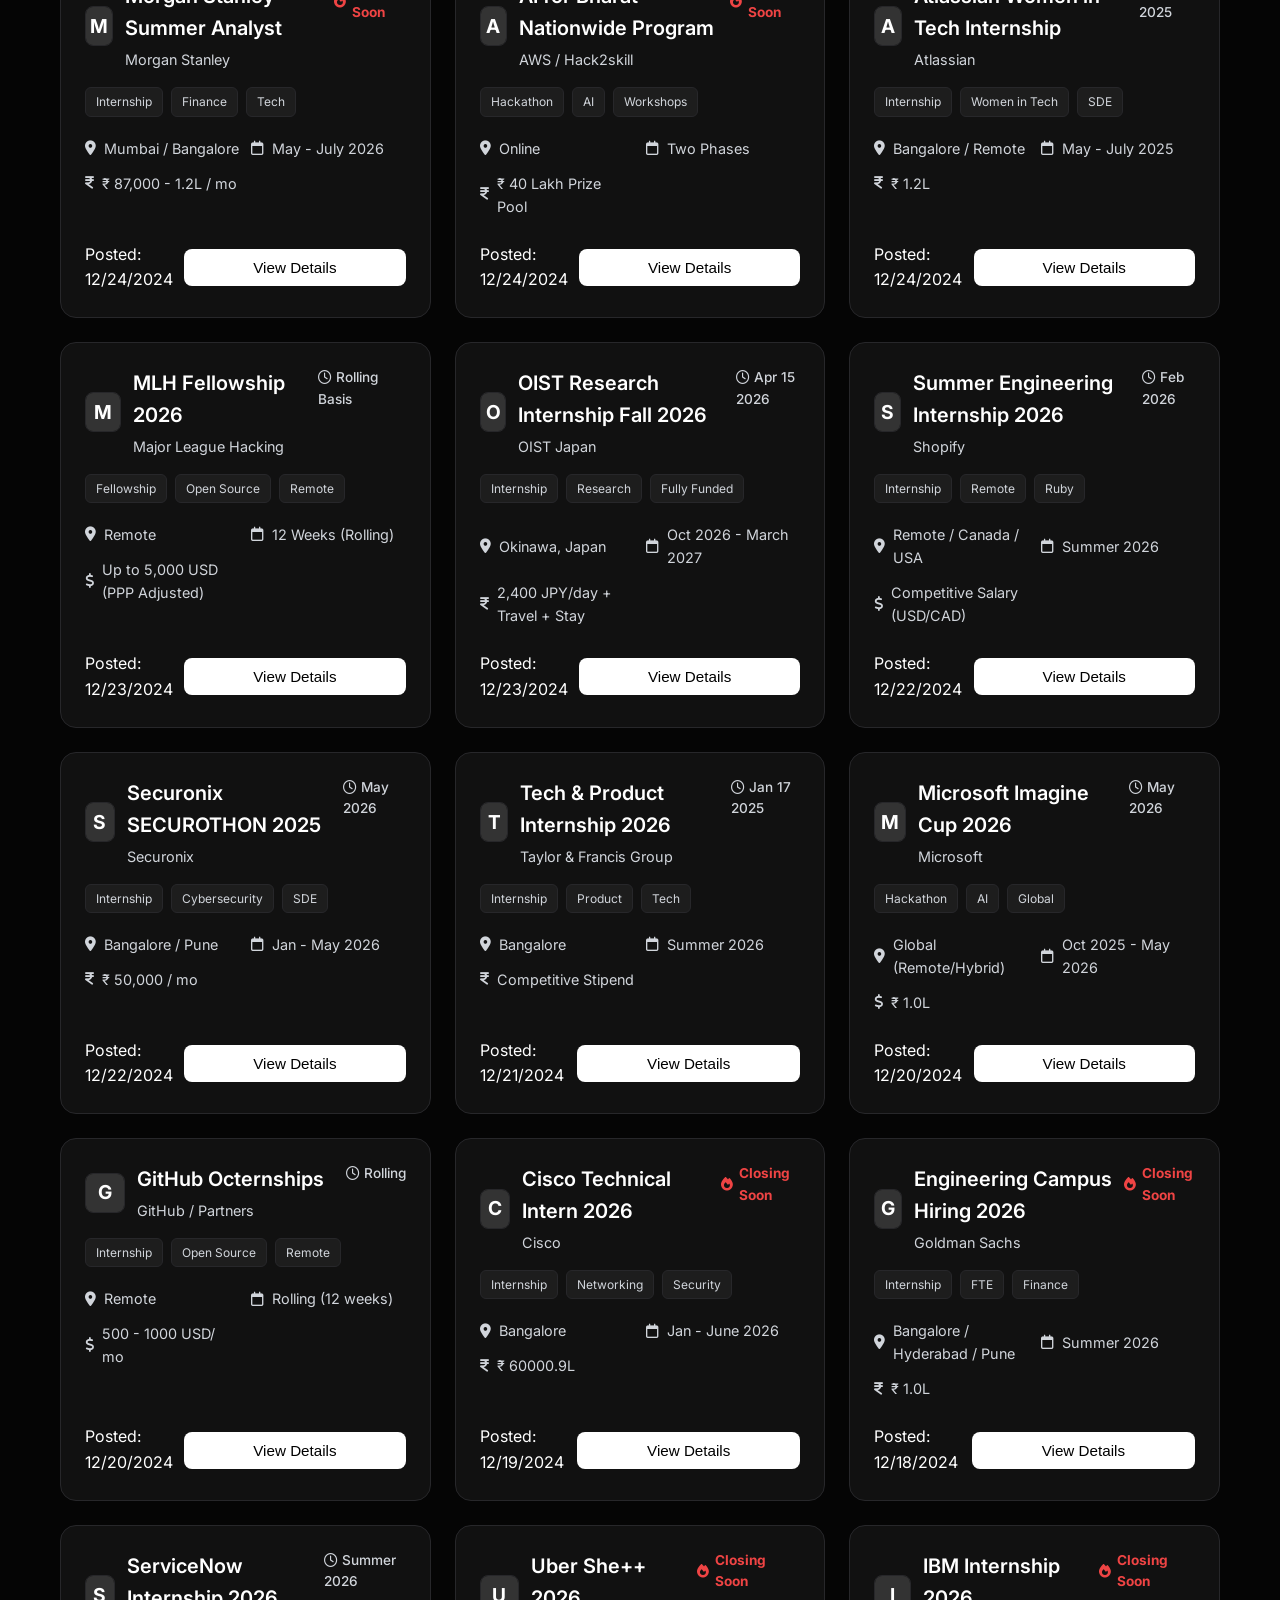
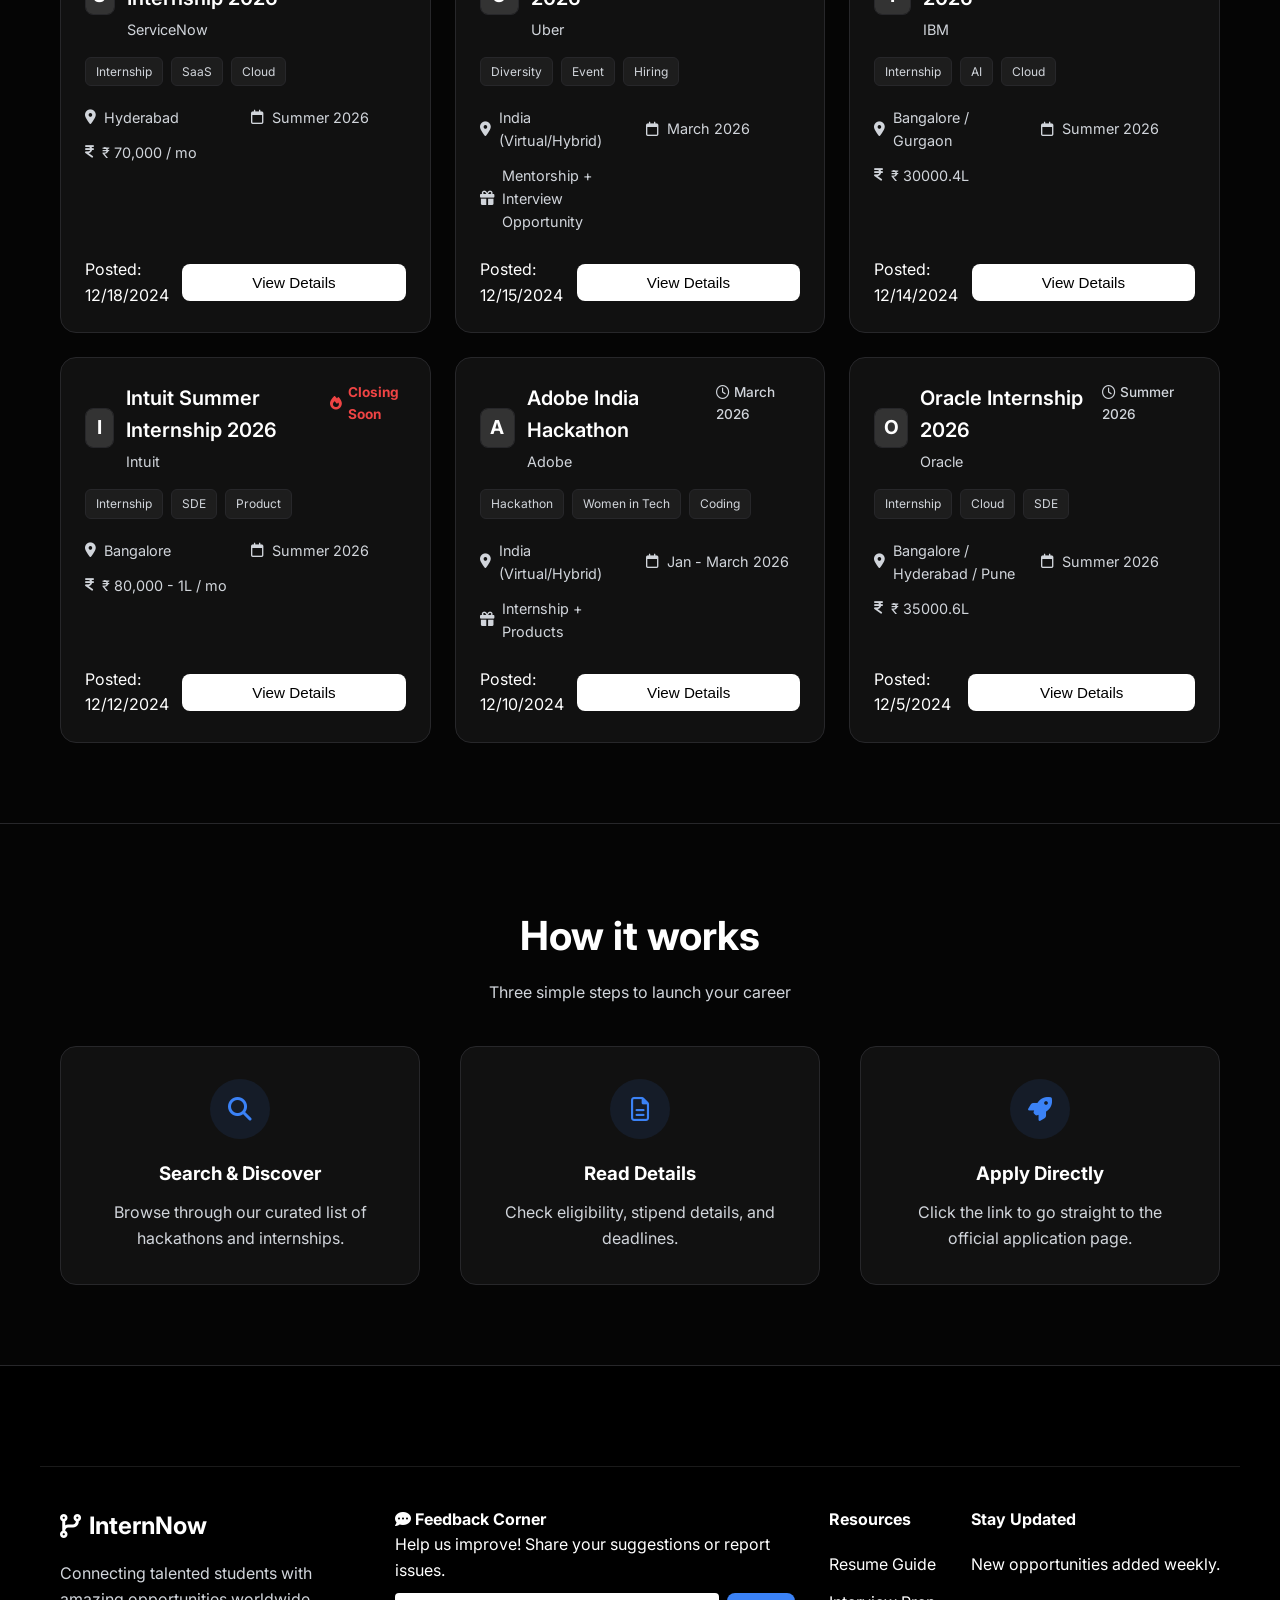
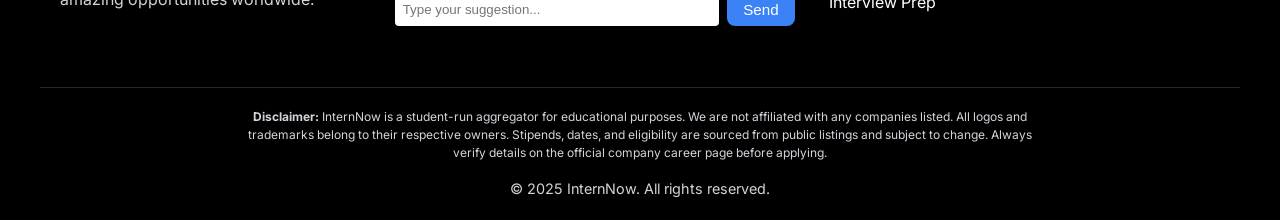
==== commit 7a3190a7: "chore: Standardize chatbot and feedback widgets across all pages" ====
--- a/opportunities.html
+++ b/opportunities.html
@@ -340,10 +340,9 @@
         </div>
     </div>
 
-    <!-- Floating Action Button for Chat -->
-    <div id="fabChat" class="fab-chat" data-tooltip="Need Help? Chat Now" tabindex="0" role="button"
-        aria-label="Open Chatbot">
-        <i class="fa-solid fa-comment-dots"></i>
+    <!-- Tools & Widgets -->
+    <div class="fab-container">
+        <button id="fabChat" class="fab-btn" title="Help Chat"><i class="fa-solid fa-robot"></i></button>
     </div>
 
     <!-- Chat Bot Widget -->
--- a/style.css
+++ b/style.css
@@ -2263,22 +2263,23 @@
 /* Large Feedback Tab (More Visible) */
 .feedback-tab-large {
     position: fixed;
-    right: 20px;
-    bottom: 100px;
-    background: linear-gradient(135deg, var(--primary-color), var(--accent-color));
+    right: 30px;
+    bottom: 90px;
+    background: linear-gradient(135deg, #3b82f6, #8b5cf6);
     color: white;
-    padding: 14px 24px;
+    padding: 16px 28px;
     border-radius: 50px;
     cursor: pointer;
-    font-size: 0.95rem;
-    font-weight: 600;
-    z-index: 9998;
+    font-size: 1rem;
+    font-weight: 700;
+    z-index: 9999;
     transition: all 0.3s ease;
-    box-shadow: 0 8px 25px rgba(59, 130, 246, 0.4);
+    box-shadow: 0 8px 30px rgba(59, 130, 246, 0.5), 0 0 0 4px rgba(59, 130, 246, 0.2);
     display: flex;
     align-items: center;
     gap: 10px;
     animation: feedbackPulse 2s infinite;
+    border: 2px solid rgba(255, 255, 255, 0.3);
 }
 
 .feedback-tab-large i {
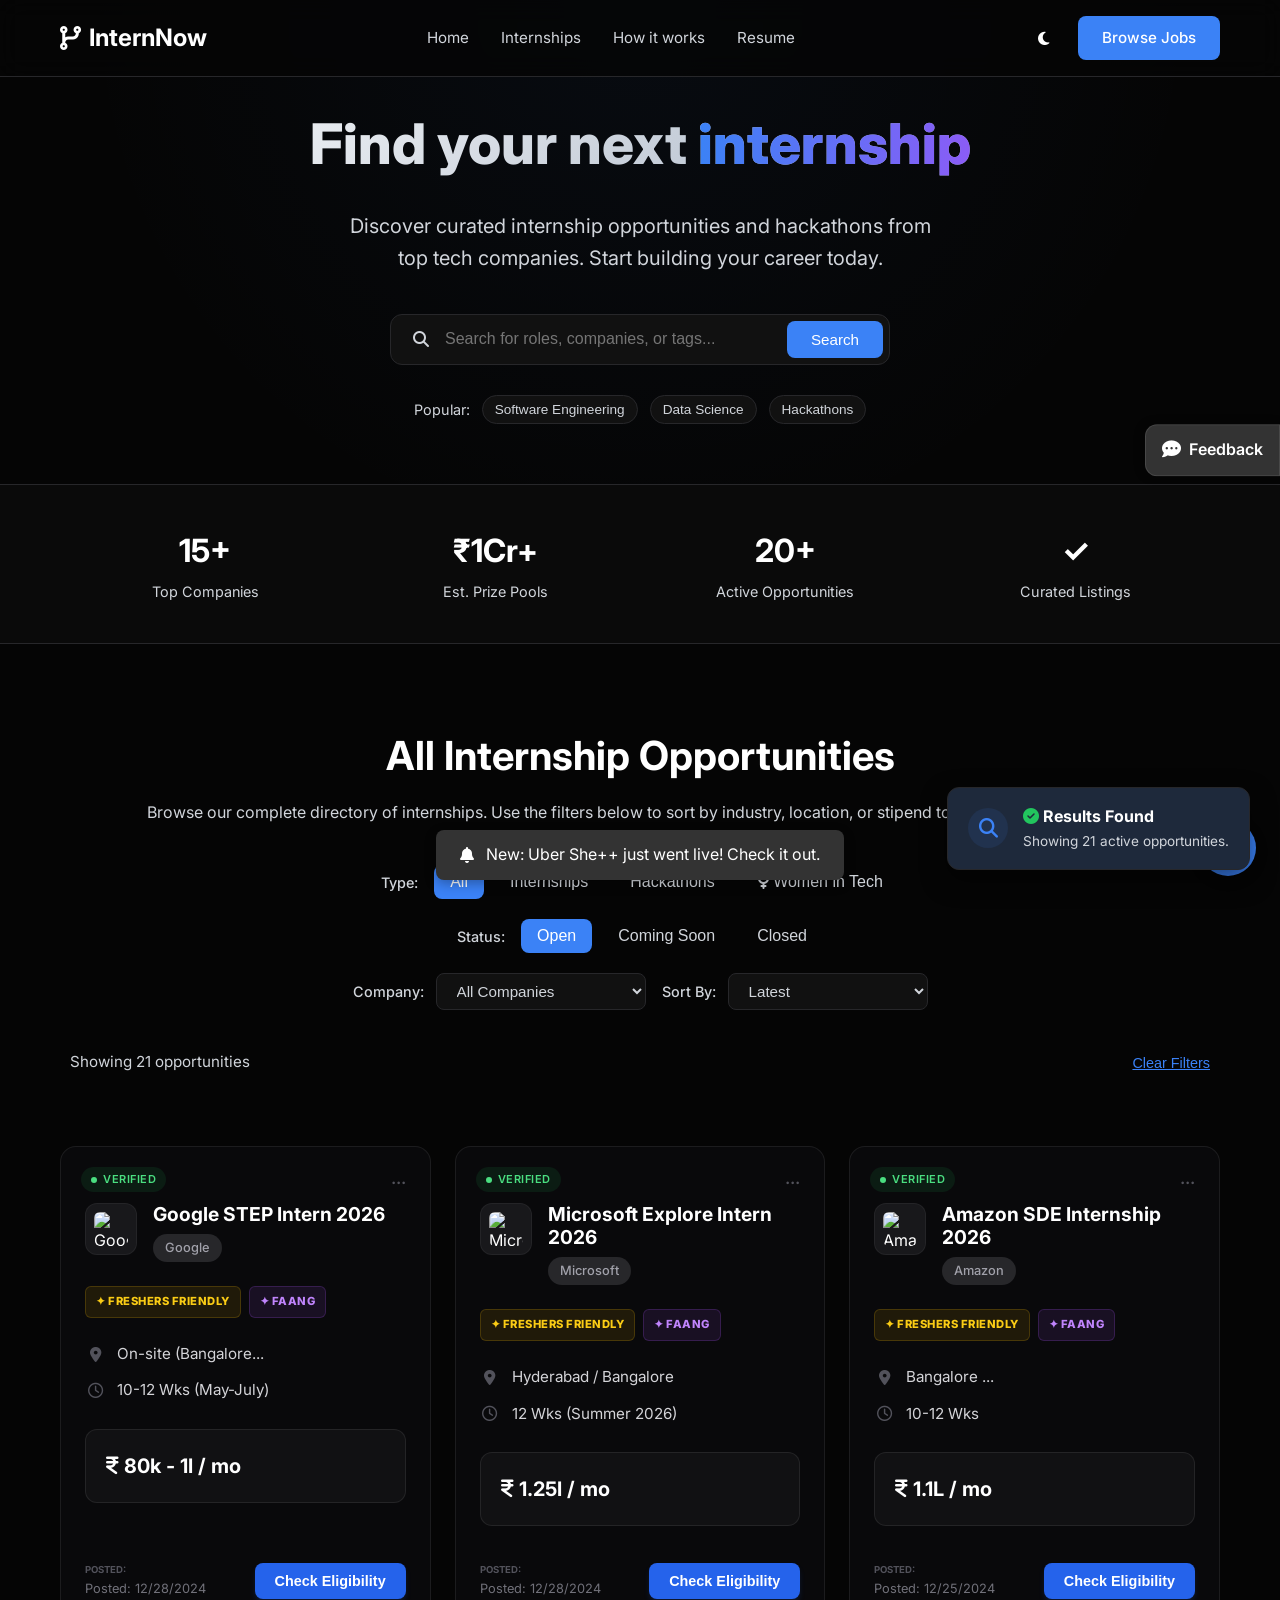
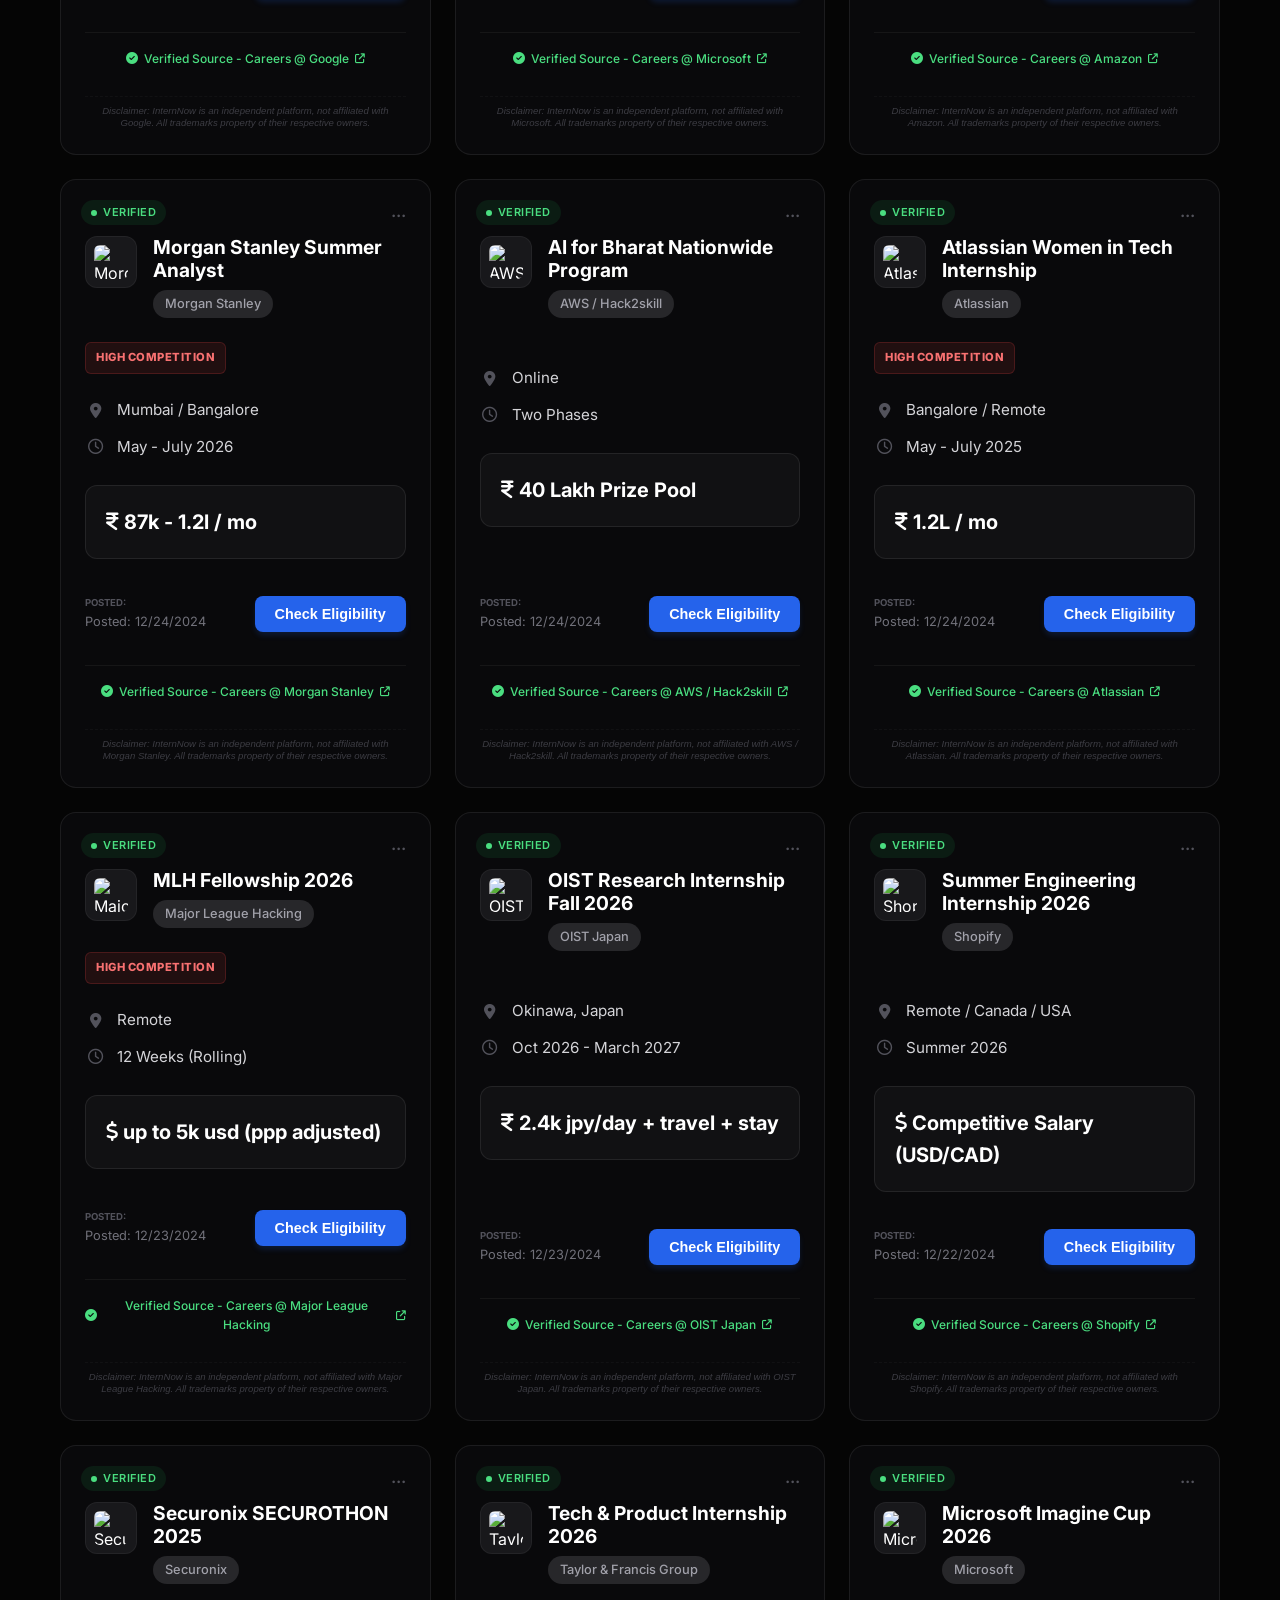
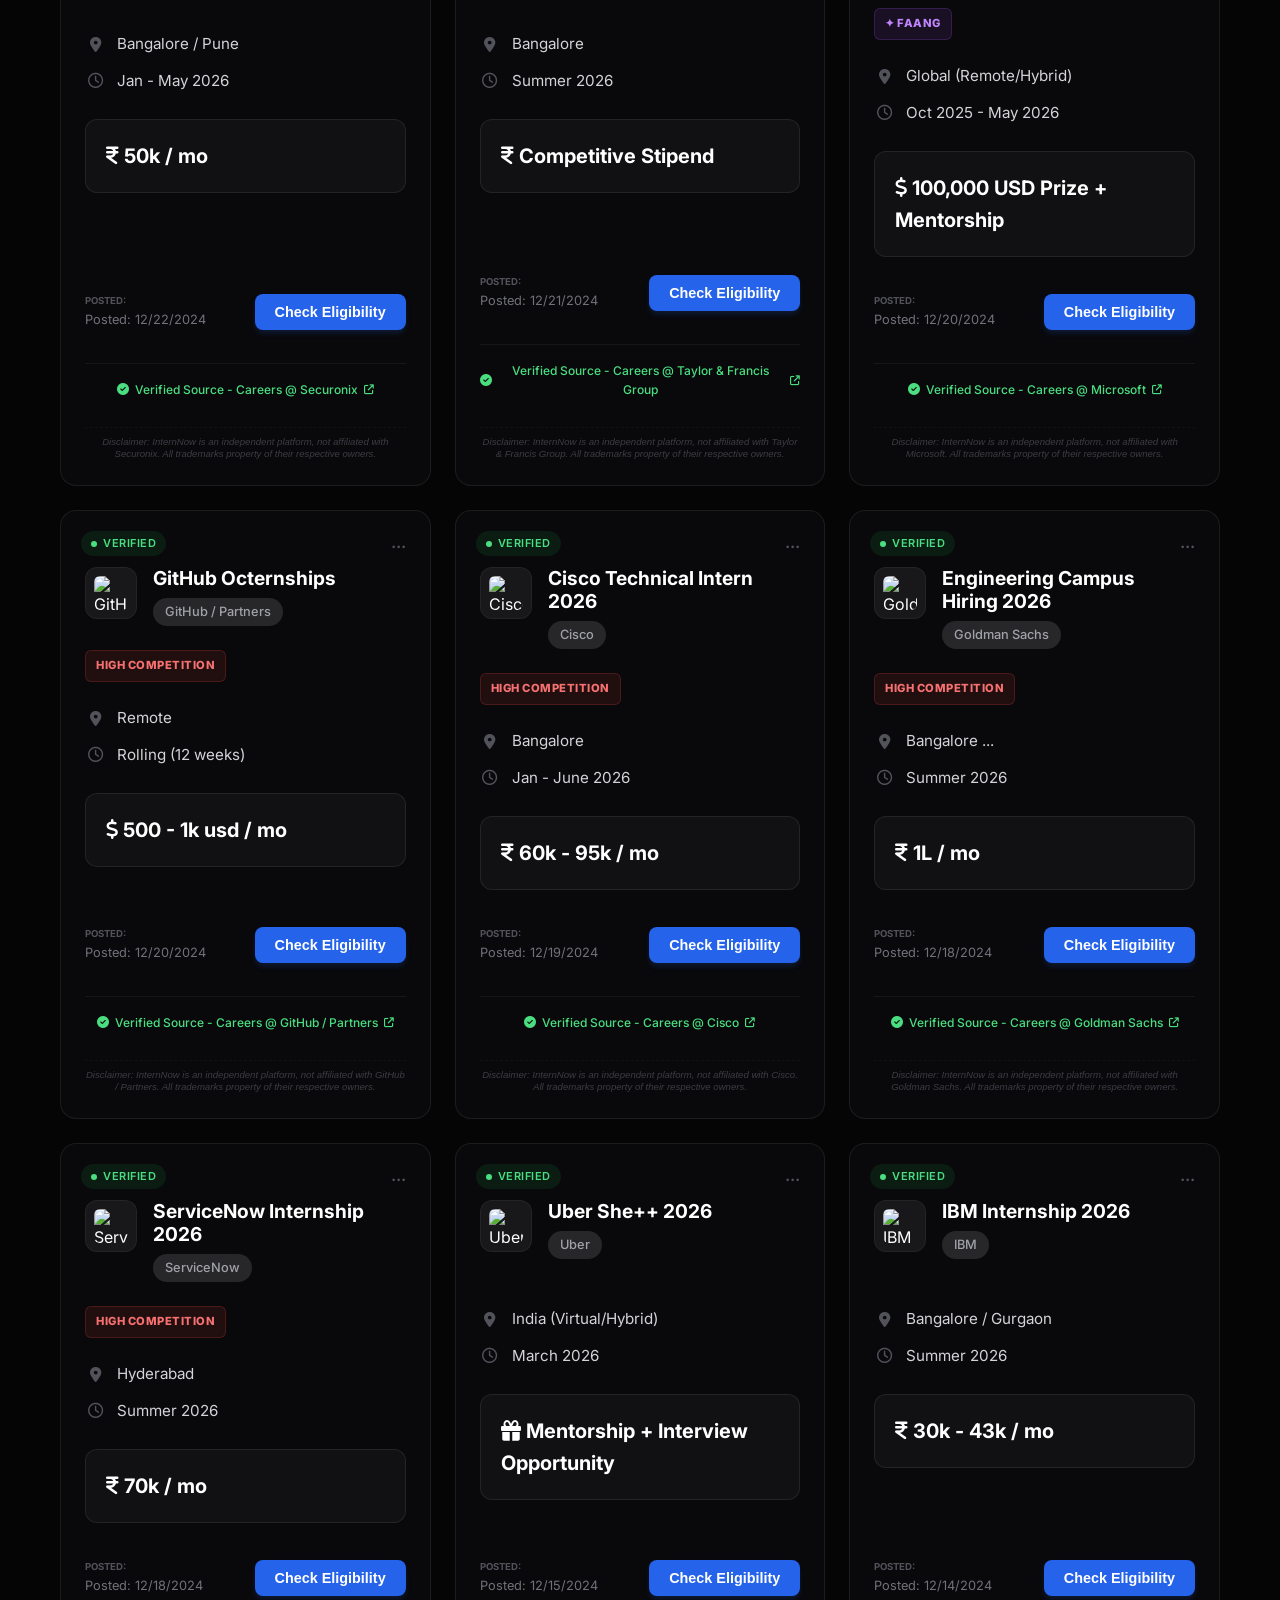
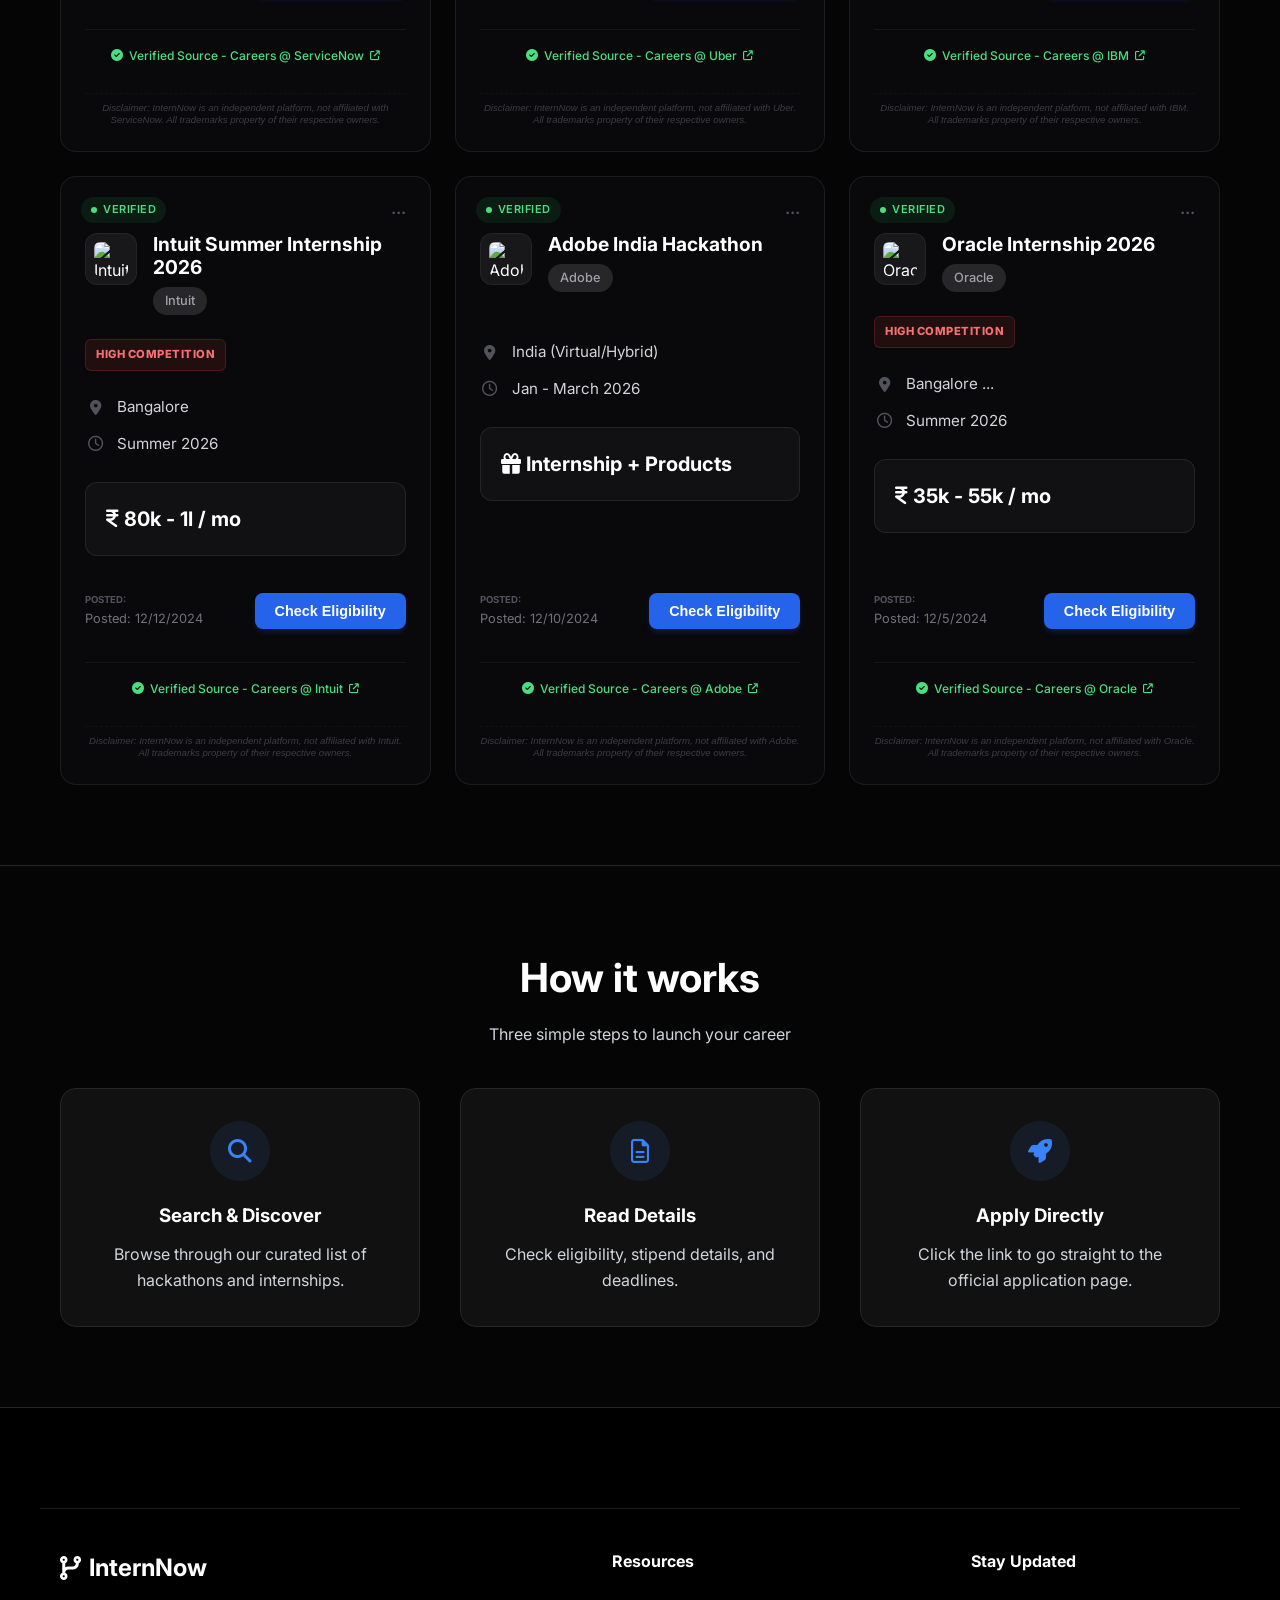
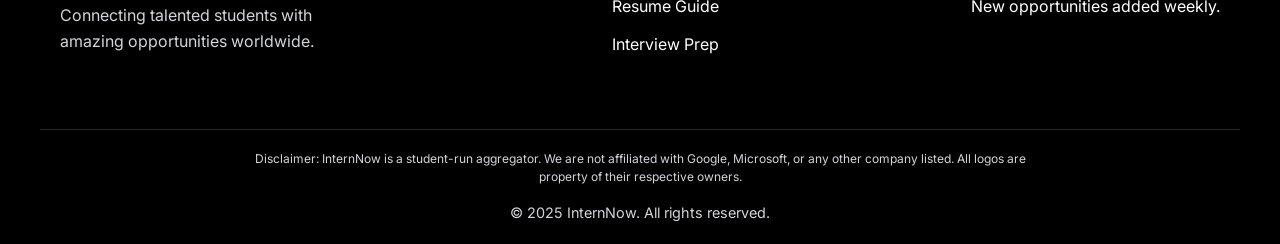
==== commit 71b9f35d: "Compliance & UI Polish: Fixed currency, logos, scroll, legal disclaimers" ====
--- a/opportunities.html
+++ b/opportunities.html
@@ -187,18 +187,7 @@
                 <p>Connecting talented students with amazing opportunities worldwide.</p>
             </div>
 
-            <!-- Feedback Corner (Requirement 9) -->
-            <div class="feedback-section" style="max-width: 400px;">
-                <h4><i class="fa-solid fa-comment-dots"></i> Feedback Corner</h4>
-                <p>Help us improve! Share your suggestions or report issues.</p>
-                <form id="feedbackForm"
-                    onsubmit="event.preventDefault(); alert('Thanks for your feedback! We will review it shortly.'); this.reset();"
-                    style="display: flex; gap: 8px; margin-top: 10px;">
-                    <input type="text" placeholder="Type your suggestion..."
-                        style="flex:1; padding: 8px; border-radius: 4px; border: none;" required>
-                    <button type="submit" class="btn btn-primary" style="padding: 8px 16px;">Send</button>
-                </form>
-            </div>
+
 
             <div class="footer-links">
                 <h4>Resources</h4>
@@ -215,11 +204,8 @@
         <div class="container footer-bottom">
             <p class="disclaimer-text"
                 style="font-size: 0.75rem; color: var(--text-muted); max-width: 800px; margin: 0 auto 15px; line-height: 1.5; text-align: center;">
-                <strong>Disclaimer:</strong> InternNow is a student-run aggregator for educational purposes.
-                We are not affiliated with any companies listed. All logos and trademarks belong to their respective
-                owners.
-                Stipends, dates, and eligibility are sourced from public listings and subject to change.
-                Always verify details on the official company career page before applying.
+                Disclaimer: InternNow is a student-run aggregator. We are not affiliated with Google, Microsoft, or any
+                other company listed. All logos are property of their respective owners.
             </p>
             <p>&copy; 2025 InternNow. All rights reserved.</p>
         </div>
@@ -466,6 +452,22 @@
         </div>
     </div>
 
+    <!-- Coming Soon Modal (Chatbot) -->
+    <div id="comingSoonModal" class="feedback-modal hidden">
+        <div class="feedback-modal-content" style="text-align: center;">
+            <button class="feedback-close-btn" id="closeComingSoonModal"><i class="fa-solid fa-xmark"></i></button>
+            <div style="font-size: 3rem; margin-bottom: 15px;">🚀</div>
+            <h3 style="margin-bottom: 10px;">Coming Soon!</h3>
+            <p style="color: var(--text-main); opacity: 0.8; line-height: 1.6; margin-bottom: 20px;">
+                We're building an intelligent AI assistant to help you find the perfect internship.<br>
+                Stay tuned for updates!
+            </p>
+            <button id="closeComingSoonBtn" class="btn btn-primary">
+                Got it
+            </button>
+        </div>
+    </div>
+
     <!-- EmailJS SDK -->
     <script src="https://cdn.jsdelivr.net/npm/@emailjs/browser@3/dist/email.min.js"></script>
     <script>
--- a/style.css
+++ b/style.css
@@ -858,10 +858,10 @@
     border: 1px solid var(--border-color);
     padding: 32px;
     border-radius: 16px;
-    width: 90%;
-    max-width: 600px;
+    width: 95%;
+    max-width: 900px;
     /* Wider for better layout */
-    min-height: 400px;
+    min-height: 500px;
     /* Square user feel */
     position: relative;
     transform: translateY(20px);
@@ -870,6 +870,7 @@
     max-height: 90vh;
     /* Prevent it from being taller than screen */
     overflow-y: auto;
+    overflow-x: hidden;
     /* Enable scrolling if content is too long */
 }
 
@@ -2261,25 +2262,27 @@
 }
 
 /* Large Feedback Tab (More Visible) */
+/* Large Feedback Tab (Master Design: Vertical Center Right) */
 .feedback-tab-large {
     position: fixed;
-    right: 30px;
-    bottom: 90px;
-    background: linear-gradient(135deg, #3b82f6, #8b5cf6);
+    top: 50%;
+    right: 0;
+    transform: translateY(-50%);
+    background: #333;
     color: white;
-    padding: 16px 28px;
-    border-radius: 50px;
-    cursor: pointer;
+    padding: 12px 16px;
+    border-top-left-radius: 12px;
+    border-bottom-left-radius: 12px;
+    cursor: pointer;
+    z-index: 1000;
+    display: flex;
+    align-items: center;
+    gap: 8px;
+    box-shadow: -2px 0 10px rgba(0, 0, 0, 0.3);
+    transition: all 0.3s cubic-bezier(0.4, 0, 0.2, 1);
     font-size: 1rem;
-    font-weight: 700;
-    z-index: 9999;
-    transition: all 0.3s ease;
-    box-shadow: 0 8px 30px rgba(59, 130, 246, 0.5), 0 0 0 4px rgba(59, 130, 246, 0.2);
-    display: flex;
-    align-items: center;
-    gap: 10px;
-    animation: feedbackPulse 2s infinite;
-    border: 2px solid rgba(255, 255, 255, 0.3);
+    font-weight: 600;
+    border: 1px solid rgba(255, 255, 255, 0.1);
 }
 
 .feedback-tab-large i {
@@ -2287,9 +2290,11 @@
 }
 
 .feedback-tab-large:hover {
-    transform: scale(1.08);
-    box-shadow: 0 12px 35px rgba(59, 130, 246, 0.6);
+    padding-right: 20px;
+    background: #404040;
     animation: none;
+    transform: translateY(-50%);
+    /* Maintain vertical center */
 }
 
 @keyframes feedbackPulse {
@@ -2362,4 +2367,978 @@
     border-color: var(--primary-color);
     background: rgba(59, 130, 246, 0.15);
     transform: scale(1.1);
+}
+
+/* --- MASTER DESIGN SPECIFICATION IMPLEMENTATION --- */
+
+/* Zone A: Header (Identity & Urgency) */
+.card-header-master {
+    display: flex;
+    justify-content: space-between;
+    align-items: flex-start;
+    margin-bottom: 16px;
+    gap: 12px;
+}
+
+.company-logo-master {
+    width: 48px;
+    height: 48px;
+    background: #1F1F1F;
+    border-radius: 12px;
+    display: flex;
+    align-items: center;
+    justify-content: center;
+    flex-shrink: 0;
+    border: 1px solid rgba(255, 255, 255, 0.05);
+}
+
+.company-logo-master img {
+    width: 32px;
+    height: 32px;
+    object-fit: contain;
+}
+
+.header-info {
+    flex-grow: 1;
+    display: flex;
+    flex-direction: column;
+    justify-content: center;
+}
+
+.header-info h3 {
+    font-size: 16px;
+    /* 16px Bold */
+    font-weight: 700;
+    color: #fff;
+    margin: 0;
+    line-height: 1.3;
+}
+
+.header-info p {
+    font-size: 13px;
+    /* 13px Light Grey */
+    color: #9CA3AF;
+    margin: 2px 0 0 0;
+}
+
+/* Deadline Pill */
+.deadline-pill {
+    padding: 4px 10px;
+    border-radius: 20px;
+    font-size: 11px;
+    font-weight: 600;
+    white-space: nowrap;
+    display: inline-flex;
+    align-items: center;
+    gap: 4px;
+}
+
+.deadline-pill.standard {
+    background: #1e1b4b;
+    /* Dark Blue */
+    color: #818cf8;
+    /* Light Blue */
+    border: 1px solid rgba(129, 140, 248, 0.2);
+}
+
+.deadline-pill.urgent {
+    background: rgba(239, 68, 68, 0.15);
+    /* Red Tint */
+    color: #ef4444;
+    /* Red */
+    border: 1px solid rgba(239, 68, 68, 0.2);
+    animation: pulse-red 2s infinite;
+}
+
+@keyframes pulse-red {
+    0% {
+        box-shadow: 0 0 0 0 rgba(239, 68, 68, 0.2);
+    }
+
+    70% {
+        box-shadow: 0 0 0 4px rgba(239, 68, 68, 0);
+    }
+
+    100% {
+        box-shadow: 0 0 0 0 rgba(239, 68, 68, 0);
+    }
+}
+
+/* Zone B: Data Grid (The Meat) */
+.card-grid-master {
+    display: grid;
+    grid-template-columns: 1fr 1fr;
+    /* Strict 2x2 Grid */
+    gap: 12px;
+    margin-bottom: 20px;
+    background: rgba(255, 255, 255, 0.02);
+    padding: 12px;
+    border-radius: 12px;
+    border: 1px solid rgba(255, 255, 255, 0.05);
+}
+
+.grid-item-master {
+    font-size: 13px;
+    color: #D1D5DB;
+    /* Light Grey */
+    display: flex;
+    align-items: center;
+    gap: 8px;
+}
+
+.grid-item-master i {
+    color: #6B7280;
+    /* Muted Icon */
+    font-size: 12px;
+    width: 16px;
+    text-align: center;
+}
+
+/* Zone C: Footer (Action) */
+.card-footer-master {
+    display: flex;
+    justify-content: space-between;
+    align-items: center;
+    padding-top: 16px;
+    border-top: 1px solid rgba(255, 255, 255, 0.05);
+    margin-top: auto;
+}
+
+.posted-text {
+    font-size: 12px;
+    color: #6B7280;
+}
+
+.btn-view-details {
+    background: #fff;
+    color: #000;
+    font-size: 13px;
+    font-weight: 600;
+    padding: 8px 16px;
+    border-radius: 6px;
+    border: none;
+    cursor: pointer;
+    transition: transform 0.2s;
+    text-decoration: none;
+}
+
+.btn-view-details:hover {
+    transform: translateY(-2px);
+    background: #f3f4f6;
+}
+
+/* --- Phase 3: Inner Popup Design --- */
+.popup-sticky-header {
+    display: flex;
+    justify-content: space-between;
+    align-items: center;
+    padding-bottom: 20px;
+    border-bottom: 1px solid rgba(255, 255, 255, 0.1);
+    margin-bottom: 20px;
+}
+
+.popup-header-left {
+    display: flex;
+    gap: 16px;
+    align-items: center;
+}
+
+.popup-logo {
+    width: 64px;
+    height: 64px;
+    background: #1f1f1f;
+    border-radius: 16px;
+    padding: 12px;
+}
+
+.popup-title h2 {
+    font-size: 1.5rem;
+    margin: 0 0 4px 0;
+}
+
+.btn-apply-popup {
+    background: #3b82f6;
+    color: white;
+    font-weight: 600;
+    padding: 10px 24px;
+    border-radius: 8px;
+    text-decoration: none;
+    transition: all 0.2s;
+}
+
+.btn-apply-popup:hover {
+    background: #2563eb;
+    transform: translateY(-2px);
+    box-shadow: 0 4px 12px rgba(59, 130, 246, 0.3);
+}
+
+.quick-stats-row {
+    display: grid;
+    grid-template-columns: repeat(3, 1fr);
+    gap: 12px;
+    margin-bottom: 24px;
+}
+
+.stat-card-popup {
+    background: #262626;
+    border-left: 3px solid #10B981;
+    padding: 12px 16px;
+    border-radius: 8px;
+}
+
+.stat-label {
+    font-size: 0.75rem;
+    color: var(--text-muted);
+    margin-bottom: 4px;
+    display: block;
+}
+
+.stat-value {
+    font-size: 1rem;
+    font-weight: 600;
+    color: var(--text-main);
+}
+
+.eligibility-checklist {
+    background: rgba(255, 255, 255, 0.02);
+    padding: 20px;
+    border-radius: 12px;
+    margin-bottom: 20px;
+}
+
+.checklist-item {
+    display: flex;
+    gap: 12px;
+    margin-bottom: 12px;
+    align-items: center;
+}
+
+.checklist-item:last-child {
+    margin-bottom: 0;
+}
+
+.check-icon {
+    color: #10B981;
+    font-size: 1.1rem;
+}
+
+.popup-footer-actions {
+    display: flex;
+    justify-content: flex-end;
+    margin-top: 10px;
+}
+
+.btn-report-link {
+    background: none;
+    border: none;
+    color: var(--text-muted);
+    font-size: 0.8rem;
+    cursor: pointer;
+    text-decoration: underline;
+    opacity: 0.6;
+}
+
+.btn-report-link:hover {
+    opacity: 1;
+    color: #ef4444;
+}
+
+.estimates-disclaimer {
+    font-size: 11px;
+    color: #6B7280;
+    font-style: italic;
+    margin-top: 20px;
+    text-align: center;
+    border-top: 1px solid rgba(255, 255, 255, 0.05);
+    padding-top: 15px;
+}
+
+/* --- MASTER DESIGN ITERATION 3: OUTER CARD & POPUP (Exact Replica) --- */
+
+/* 1. OUTER CARD V3 */
+.card {
+    background: #09090b;
+    /* Very Dark, almost black */
+    border: 1px solid rgba(255, 255, 255, 0.08);
+    border-radius: 16px;
+    padding: 24px;
+    position: relative;
+    display: flex;
+    flex-direction: column;
+    gap: 16px;
+    transition: transform 0.2s, border-color 0.2s;
+    min-height: 480px;
+    /* Ensure generic height */
+}
+
+.card:hover {
+    transform: translateY(-4px);
+    border-color: rgba(255, 255, 255, 0.15);
+}
+
+/* Verified Badge (Top Left Absolute) */
+.card-verified-badge {
+    position: absolute;
+    top: 20px;
+    left: 20px;
+    background: rgba(34, 197, 94, 0.1);
+    /* Green tint */
+    color: #4ade80;
+    /* Bright Green */
+    font-size: 11px;
+    font-weight: 600;
+    padding: 4px 10px;
+    border-radius: 20px;
+    display: flex;
+    align-items: center;
+    gap: 6px;
+    text-transform: uppercase;
+    letter-spacing: 0.5px;
+}
+
+.verified-dot {
+    width: 6px;
+    height: 6px;
+    background: #4ade80;
+    border-radius: 50%;
+}
+
+.card-menu-dots {
+    position: absolute;
+    top: 20px;
+    right: 24px;
+    color: #52525b;
+    font-size: 20px;
+    cursor: pointer;
+    line-height: 1;
+}
+
+/* Header V3 */
+.card-header-v3 {
+    display: flex;
+    align-items: flex-start;
+    gap: 16px;
+    margin-top: 32px;
+    /* Space for absolute badge */
+}
+
+.logo-box-v3 {
+    width: 52px;
+    height: 52px;
+    background: #18181b;
+    /* Zinc 900 */
+    border-radius: 12px;
+    display: flex;
+    align-items: center;
+    justify-content: center;
+    border: 1px solid rgba(255, 255, 255, 0.05);
+    padding: 8px;
+}
+
+.logo-box-v3 img {
+    width: 100%;
+    height: 100%;
+    object-fit: contain;
+    border-radius: 6px;
+}
+
+.header-text-v3 {
+    display: flex;
+    flex-direction: column;
+    gap: 8px;
+}
+
+.job-title-v3 {
+    font-size: 1.2rem;
+    font-weight: 700;
+    color: #ffffff;
+    line-height: 1.2;
+    margin: 0;
+}
+
+.company-pill-v3 {
+    background: #27272a;
+    /* Zinc 800 */
+    color: #a1a1aa;
+    font-size: 0.8rem;
+    padding: 4px 12px;
+    border-radius: 20px;
+    align-self: flex-start;
+    font-weight: 500;
+}
+
+/* Tags Insight V3 */
+.card-tags-insight {
+    display: flex;
+    gap: 8px;
+    flex-wrap: wrap;
+    margin-top: 8px;
+}
+
+.tag-insight {
+    font-size: 0.7rem;
+    font-weight: 800;
+    padding: 6px 10px;
+    border-radius: 6px;
+    text-transform: uppercase;
+    letter-spacing: 0.5px;
+}
+
+.tag-insight.yellow {
+    background: rgba(234, 179, 8, 0.1);
+    color: #facc15;
+    border: 1px solid rgba(234, 179, 8, 0.2);
+}
+
+.tag-insight.red {
+    background: rgba(239, 68, 68, 0.1);
+    color: #f87171;
+    border: 1px solid rgba(239, 68, 68, 0.2);
+}
+
+.tag-insight.purple {
+    background: rgba(168, 85, 247, 0.1);
+    color: #c084fc;
+    border: 1px solid rgba(168, 85, 247, 0.2);
+}
+
+/* Info Rows V3 */
+.info-rows-v3 {
+    display: flex;
+    flex-direction: column;
+    gap: 12px;
+    margin-top: 8px;
+}
+
+.info-row-item {
+    display: flex;
+    align-items: center;
+    gap: 12px;
+    color: #d4d4d8;
+    font-size: 0.95rem;
+}
+
+.info-row-item i {
+    width: 20px;
+    text-align: center;
+    color: #52525b;
+}
+
+/* Stipend Box V3 (Big Feature) */
+.stipend-box-v3 {
+    background: #111113;
+    border: 1px solid rgba(255, 255, 255, 0.08);
+    /* slightly stronger border */
+    border-radius: 12px;
+    padding: 20px;
+    display: flex;
+    justify-content: space-between;
+    align-items: center;
+    margin-top: 10px;
+}
+
+.stipend-val-v3 {
+    font-size: 1.25rem;
+    font-weight: 700;
+    color: #ffffff;
+}
+
+.batch-pill-v3 {
+    background: rgba(59, 130, 246, 0.15);
+    color: #60a5fa;
+    font-size: 0.65rem;
+    padding: 6px 10px;
+    border-radius: 8px;
+    font-family: monospace;
+    border: 1px solid rgba(59, 130, 246, 0.3);
+}
+
+/* Footer V3 */
+.card-footer-v3 {
+    display: flex;
+    justify-content: space-between;
+    align-items: center;
+    margin-top: auto;
+    padding-top: 20px;
+    /* No border top in reference, just space */
+}
+
+.posted-date-v3 {
+    font-size: 0.8rem;
+    color: #71717a;
+    display: flex;
+    flex-direction: column;
+}
+
+.posted-date-v3::before {
+    content: 'POSTED:';
+    font-size: 0.6rem;
+    font-weight: 700;
+    color: #52525b;
+    margin-bottom: 2px;
+}
+
+.btn-check-eligibility {
+    background: #2563eb;
+    color: white;
+    font-size: 0.9rem;
+    font-weight: 600;
+    padding: 10px 20px;
+    border-radius: 8px;
+    border: none;
+    cursor: pointer;
+    box-shadow: 0 4px 6px -1px rgba(37, 99, 235, 0.2);
+    transition: background 0.2s;
+}
+
+.btn-check-eligibility:hover {
+    background: #1d4ed8;
+}
+
+.card-source-link-v3 {
+    text-align: center;
+    margin-top: 16px;
+    padding-top: 16px;
+    border-top: 1px solid rgba(255, 255, 255, 0.05);
+}
+
+.card-source-link-v3 a {
+    color: #4ade80;
+    /* Green */
+    font-size: 0.75rem;
+    font-weight: 500;
+    text-decoration: none;
+    display: flex;
+    align-items: center;
+    justify-content: center;
+    gap: 6px;
+}
+
+.card-source-link-v3 a:hover {
+    text-decoration: underline;
+}
+
+/* Legal Disclaimer */
+.legal-disclaimer-v3 {
+    font-size: 0.6rem;
+    color: #52525b;
+    text-align: center;
+    margin-top: 12px;
+    font-style: italic;
+    line-height: 1.3;
+    padding-top: 8px;
+    border-top: 1px dashed rgba(255, 255, 255, 0.05);
+    opacity: 0.7;
+}
+
+/* 2. INNER POPUP V3 */
+.popup-header-v3 {
+    padding-bottom: 20px;
+    border-bottom: 1px solid rgba(255, 255, 255, 0.08);
+}
+
+.popup-header-top-row {
+    display: flex;
+    justify-content: space-between;
+    align-items: flex-start;
+    margin-bottom: 20px;
+}
+
+.popup-logo-v3 {
+    width: 64px;
+    height: 64px;
+    background: #18181b;
+    border-radius: 16px;
+    padding: 10px;
+    border: 1px solid rgba(255, 255, 255, 0.05);
+}
+
+.popup-logo-v3 img {
+    width: 100%;
+    height: 100%;
+    object-fit: contain;
+    border-radius: 8px;
+}
+
+.btn-apply-v3 {
+    background: #ffffff;
+    color: #000;
+    font-weight: 700;
+    padding: 12px 24px;
+    border-radius: 8px;
+    text-decoration: none;
+    font-size: 0.95rem;
+    display: inline-flex;
+    align-items: center;
+    gap: 8px;
+    transition: transform 0.2s;
+}
+
+.btn-apply-v3:hover {
+    transform: translateY(-2px);
+    background: #f4f4f5;
+}
+
+.popup-title-row {
+    display: flex;
+    align-items: center;
+    gap: 12px;
+}
+
+.popup-title-v3 {
+    font-size: 1.8rem;
+    font-weight: 800;
+    color: white;
+    margin: 0;
+    line-height: 1.1;
+}
+
+.popup-tags-row-v3 {
+    display: flex;
+    gap: 10px;
+    margin-top: 20px;
+    /* Space from title */
+}
+
+/* Middle Split Section */
+.popup-middle-split-v3 {
+    display: grid;
+    grid-template-columns: 1fr 240px;
+    /* Left content + Right Box */
+    gap: 30px;
+    margin-top: 30px;
+}
+
+.section-label-v3 {
+    font-size: 0.75rem;
+    font-weight: 800;
+    color: #52525b;
+    /* Dark grey label */
+    letter-spacing: 1px;
+    margin-bottom: 16px;
+    text-transform: uppercase;
+}
+
+.eligibility-list-v3 {
+    list-style: none;
+    padding: 0;
+    margin: 0;
+}
+
+.eligibility-list-v3 li {
+    position: relative;
+    padding-left: 20px;
+    margin-bottom: 10px;
+    color: #d4d4d8;
+    line-height: 1.6;
+    font-size: 1rem;
+}
+
+.eligibility-list-v3 li::before {
+    content: '•';
+    color: #52525b;
+    position: absolute;
+    left: 0;
+    font-weight: bold;
+}
+
+/* Verified Source Box V3 */
+.verified-source-box-v3 {
+    background: #18181b;
+    border: 1px solid rgba(255, 255, 255, 0.08);
+    border-radius: 12px;
+    padding: 24px;
+    text-align: center;
+    display: flex;
+    flex-direction: column;
+    align-items: center;
+    justify-content: center;
+    height: 100%;
+    min-height: 140px;
+}
+
+.vs-label {
+    font-size: 0.65rem;
+    color: #52525b;
+    font-weight: 700;
+    margin-bottom: 8px;
+    letter-spacing: 0.5px;
+}
+
+.vs-value {
+    font-size: 1.1rem;
+    font-weight: 700;
+    color: #ffffff;
+    line-height: 1.3;
+}
+
+/* Stats Strip V3 */
+.popup-stats-strip-v3 {
+    display: grid;
+    grid-template-columns: repeat(4, 1fr);
+    gap: 16px;
+    margin-top: 30px;
+    padding: 20px 0;
+    border-top: 1px solid rgba(255, 255, 255, 0.08);
+    border-bottom: 1px solid rgba(255, 255, 255, 0.08);
+}
+
+.stat-item-v3 {
+    display: flex;
+    align-items: flex-start;
+    gap: 12px;
+}
+
+.stat-icon-v3 {
+    width: 40px;
+    height: 40px;
+    background: #18181b;
+    border-radius: 50%;
+    display: flex;
+    align-items: center;
+    justify-content: center;
+    color: #71717a;
+    font-size: 1.1rem;
+    flex-shrink: 0;
+}
+
+.stat-info-v3 {
+    display: flex;
+    flex-direction: column;
+    gap: 4px;
+}
+
+.stat-label-v3 {
+    font-size: 0.65rem;
+    font-weight: 700;
+    color: #52525b;
+    letter-spacing: 0.5px;
+}
+
+.stat-val-v3 {
+    font-size: 0.95rem;
+    font-weight: 600;
+    color: #fff;
+    line-height: 1.4;
+}
+
+.highlight-yellow {
+    color: #facc15;
+    font-style: italic;
+    font-size: 0.85rem;
+    display: block;
+}
+
+/* Bottom Split V3 */
+.popup-bottom-split-v3 {
+    display: grid;
+    grid-template-columns: 1fr 1fr;
+    gap: 40px;
+    /* Wider gap between Selection and Work */
+    margin-top: 30px;
+}
+
+.detail-list-v3 {
+    list-style: none;
+    padding: 0;
+    margin: 0;
+}
+
+.detail-list-v3 li {
+    position: relative;
+    padding-left: 20px;
+    margin-bottom: 10px;
+    color: #a1a1aa;
+    line-height: 1.6;
+}
+
+.detail-list-v3 li::before {
+    content: '•';
+    color: #52525b;
+    position: absolute;
+    left: 0;
+}
+
+/* Footer Tags V3 */
+.popup-footer-tags-v3 {
+    margin-top: 40px;
+    border-top: 1px solid rgba(255, 255, 255, 0.08);
+    padding-top: 20px;
+    display: flex;
+    gap: 8px;
+    flex-wrap: wrap;
+}
+
+.footer-tag-pill {
+    background: #18181b;
+    color: #71717a;
+    border: 1px solid rgba(255, 255, 255, 0.05);
+    padding: 6px 16px;
+    border-radius: 20px;
+    font-size: 0.8rem;
+    font-weight: 500;
+}
+
+/* Responsive adjustments */
+@media (max-width: 768px) {
+    .popup-middle-split-v3 {
+        grid-template-columns: 1fr;
+    }
+
+    .popup-stats-strip-v3 {
+        grid-template-columns: 1fr 1fr;
+        gap: 20px;
+    }
+
+    .popup-bottom-split-v3 {
+        grid-template-columns: 1fr;
+        gap: 30px;
+    }
+}
+
+/* --- EXTERNAL REDIRECT MODAL (V3) --- */
+.external-redirect-box {
+    text-align: center;
+    padding: 20px;
+    display: flex;
+    flex-direction: column;
+    align-items: center;
+    position: relative;
+    max-width: 450px;
+    margin: 0 auto;
+}
+
+.redirect-close-icon {
+    position: absolute;
+    top: -10px;
+    right: 0;
+    color: #52525b;
+    cursor: pointer;
+    font-size: 1.2rem;
+    transition: color 0.2s;
+}
+
+.redirect-close-icon:hover {
+    color: white;
+}
+
+.redirect-warning-icon {
+    width: 64px;
+    height: 64px;
+    background: rgba(168, 85, 247, 0.1);
+    /* Purple tint */
+    border-radius: 50%;
+    display: flex;
+    align-items: center;
+    justify-content: center;
+    margin-bottom: 24px;
+}
+
+.redirect-warning-icon i {
+    font-size: 2rem;
+    color: #a855f7;
+    /* Purple */
+}
+
+.redirect-title {
+    font-size: 1.5rem;
+    font-weight: 700;
+    color: white;
+    margin: 0 0 12px 0;
+}
+
+.redirect-desc {
+    color: #a1a1aa;
+    font-size: 0.95rem;
+    line-height: 1.5;
+    margin: 0 0 32px 0;
+    max-width: 380px;
+}
+
+/* Feedback Section */
+.redirect-feedback-section {
+    background: #18181b;
+    border: 1px solid rgba(255, 255, 255, 0.08);
+    border-radius: 12px;
+    padding: 16px;
+    width: 100%;
+    margin-bottom: 32px;
+}
+
+.r-feedback-label {
+    font-size: 0.85rem;
+    color: #d4d4d8;
+    margin-bottom: 12px;
+    font-weight: 500;
+}
+
+.r-feedback-emojis {
+    display: flex;
+    justify-content: center;
+    gap: 16px;
+}
+
+.r-emoji-btn {
+    background: #27272a;
+    border: 1px solid rgba(255, 255, 255, 0.05);
+    width: 48px;
+    height: 48px;
+    border-radius: 12px;
+    font-size: 1.5rem;
+    cursor: pointer;
+    transition: all 0.2s;
+    display: flex;
+    align-items: center;
+    justify-content: center;
+}
+
+.r-emoji-btn:hover {
+    background: #3f3f46;
+    transform: scale(1.1);
+}
+
+.r-emoji-btn.active {
+    background: rgba(59, 130, 246, 0.2);
+    border-color: #3b82f6;
+    box-shadow: 0 0 12px rgba(59, 130, 246, 0.2);
+}
+
+/* Actions */
+.redirect-actions {
+    display: flex;
+    gap: 12px;
+    width: 100%;
+}
+
+.btn-redirect-back {
+    flex: 1;
+    background: #fff;
+    color: #000;
+    font-weight: 600;
+    border: none;
+    padding: 12px;
+    border-radius: 8px;
+    cursor: pointer;
+    transition: background 0.2s;
+}
+
+.btn-redirect-back:hover {
+    background: #e4e4e7;
+}
+
+.btn-redirect-continue {
+    flex: 1;
+    background: #3b82f6;
+    /* Blue */
+    color: white;
+    font-weight: 600;
+    border: none;
+    padding: 12px;
+    border-radius: 8px;
+    cursor: pointer;
+    transition: background 0.2s;
+}
+
+.btn-redirect-continue:hover {
+    background: #2563eb;
 }
